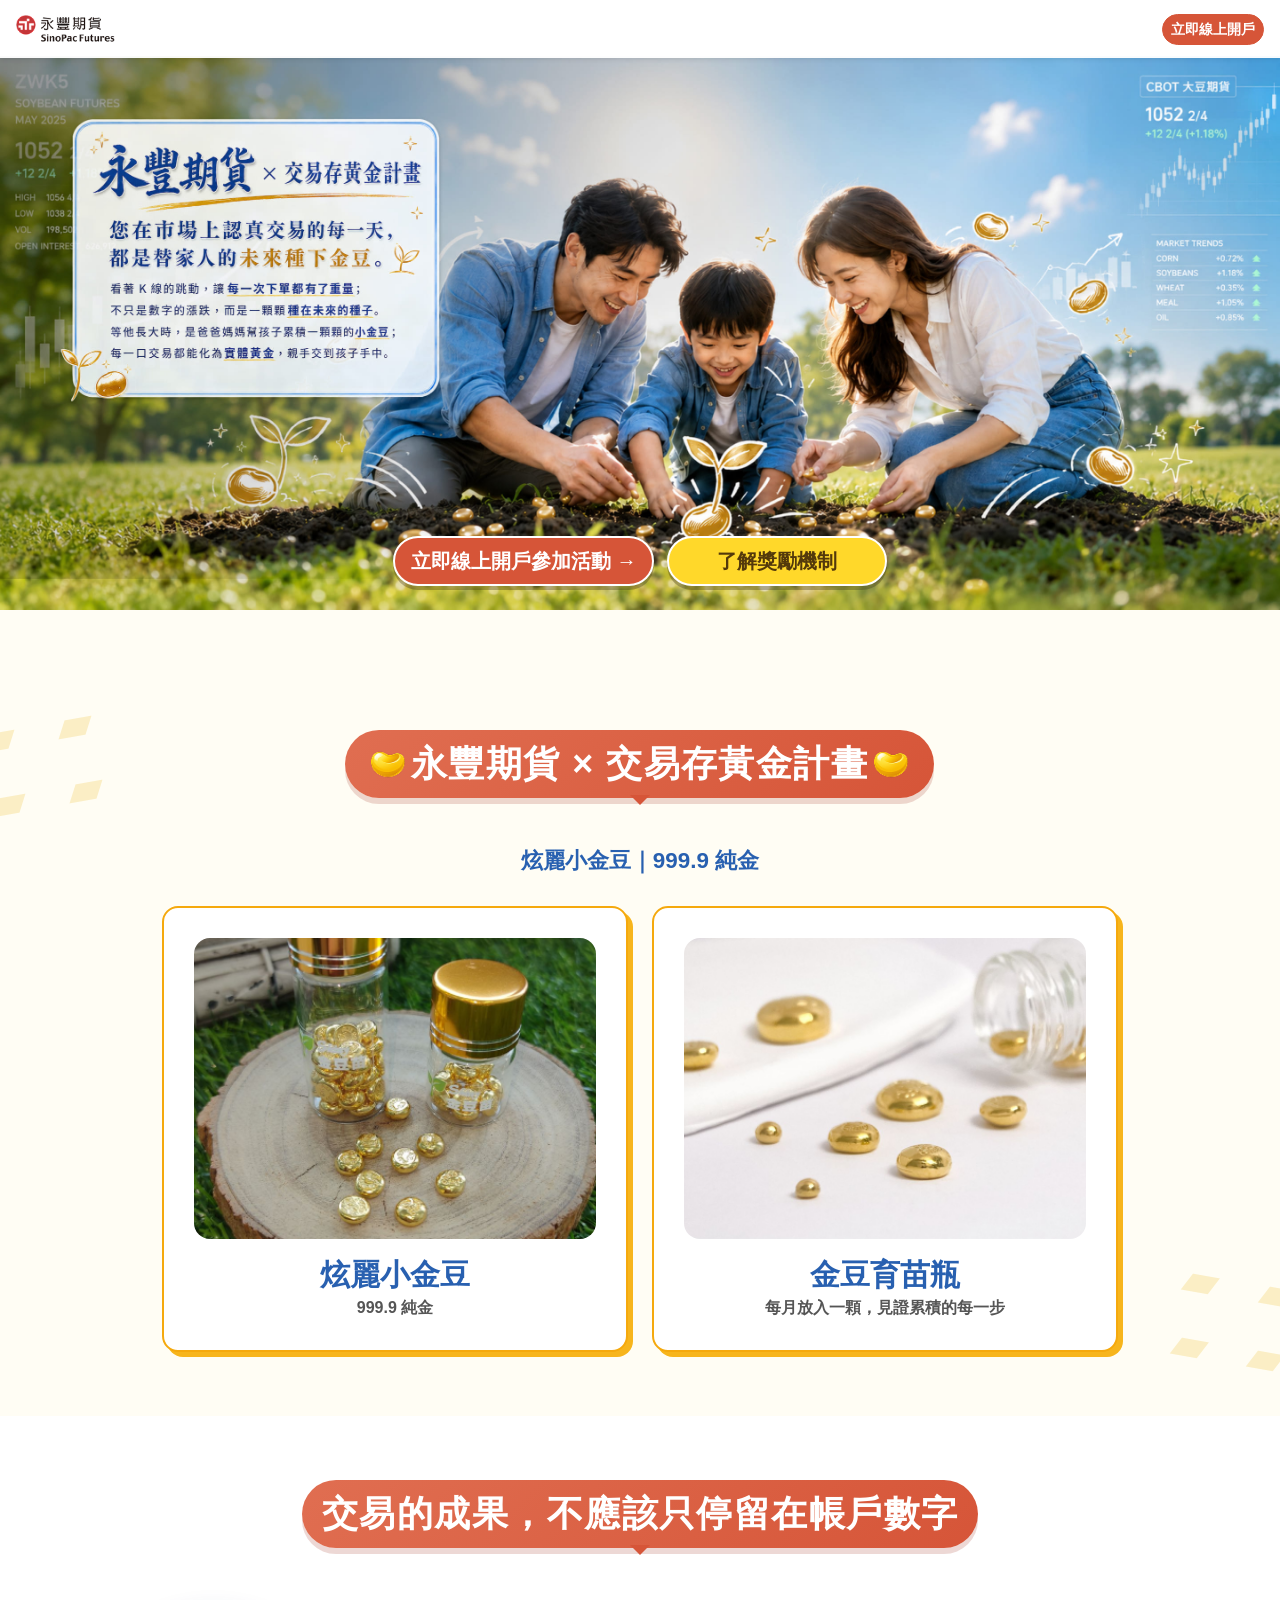
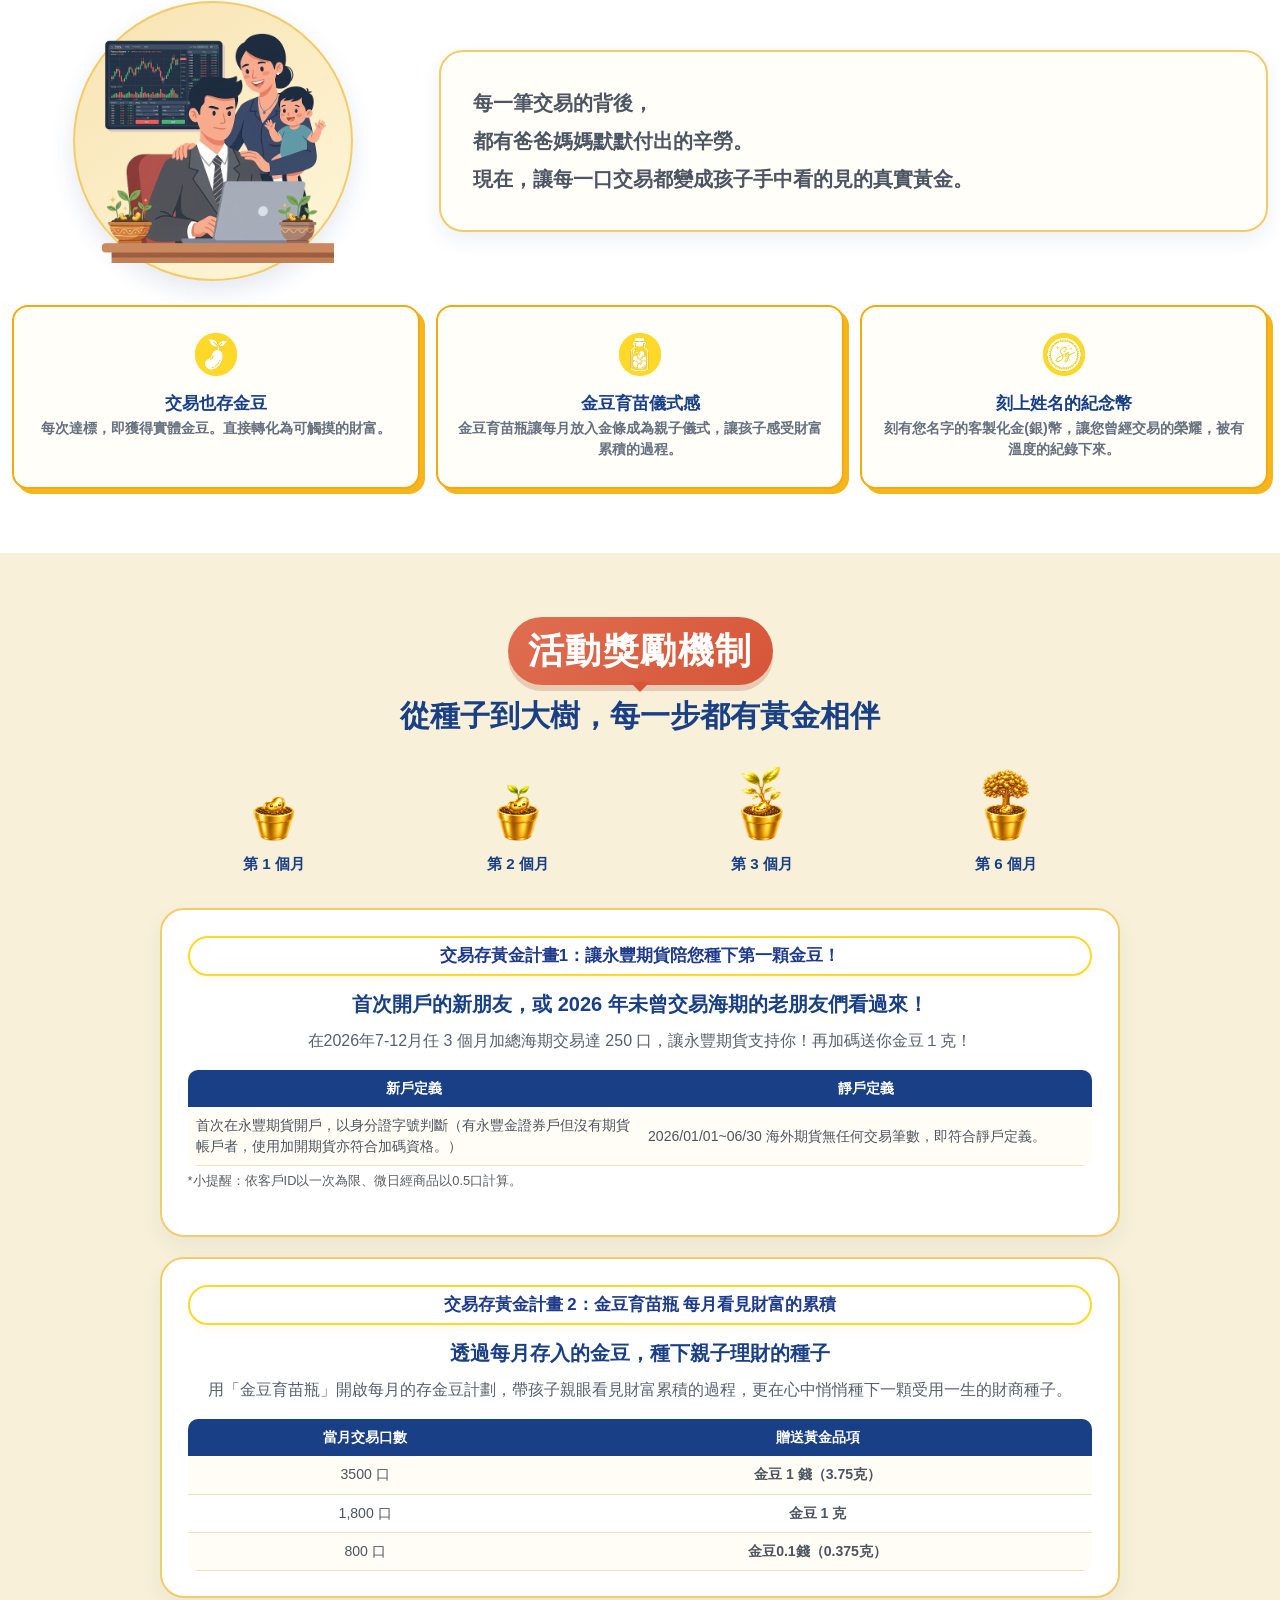
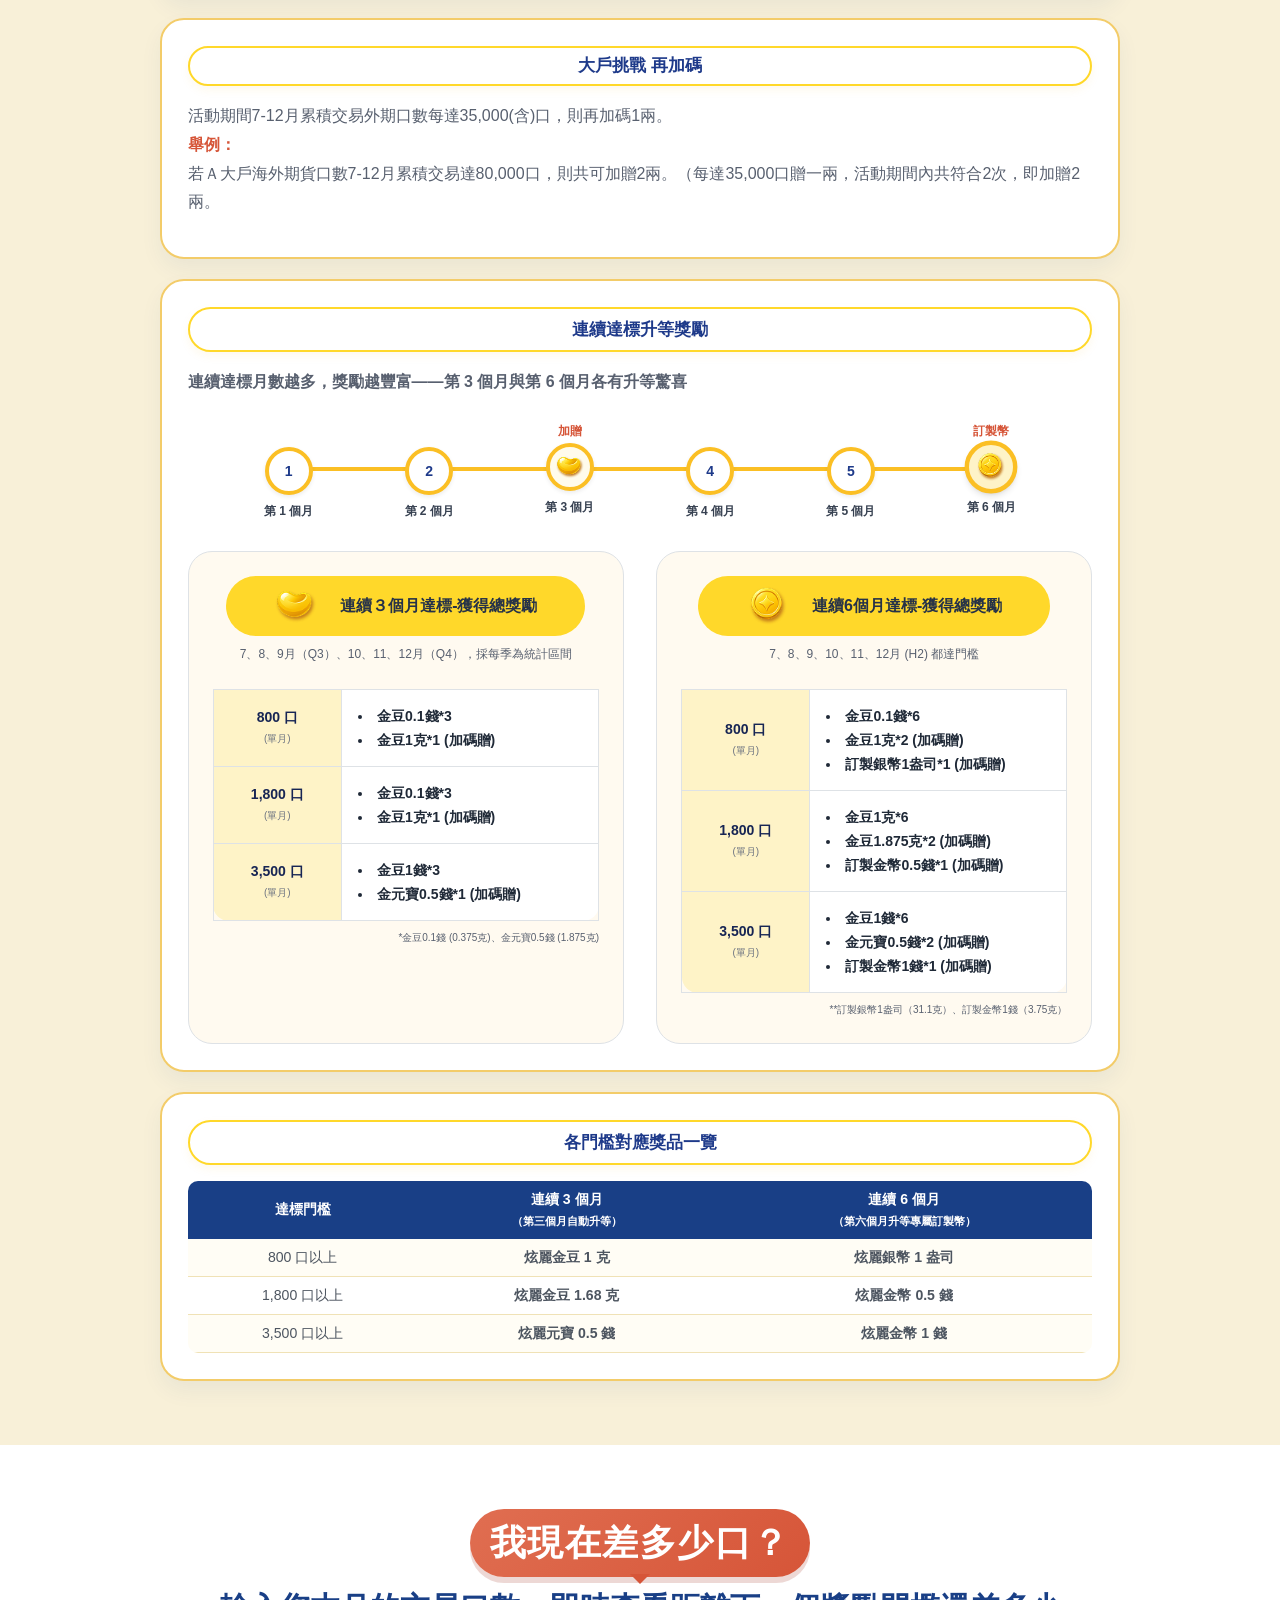
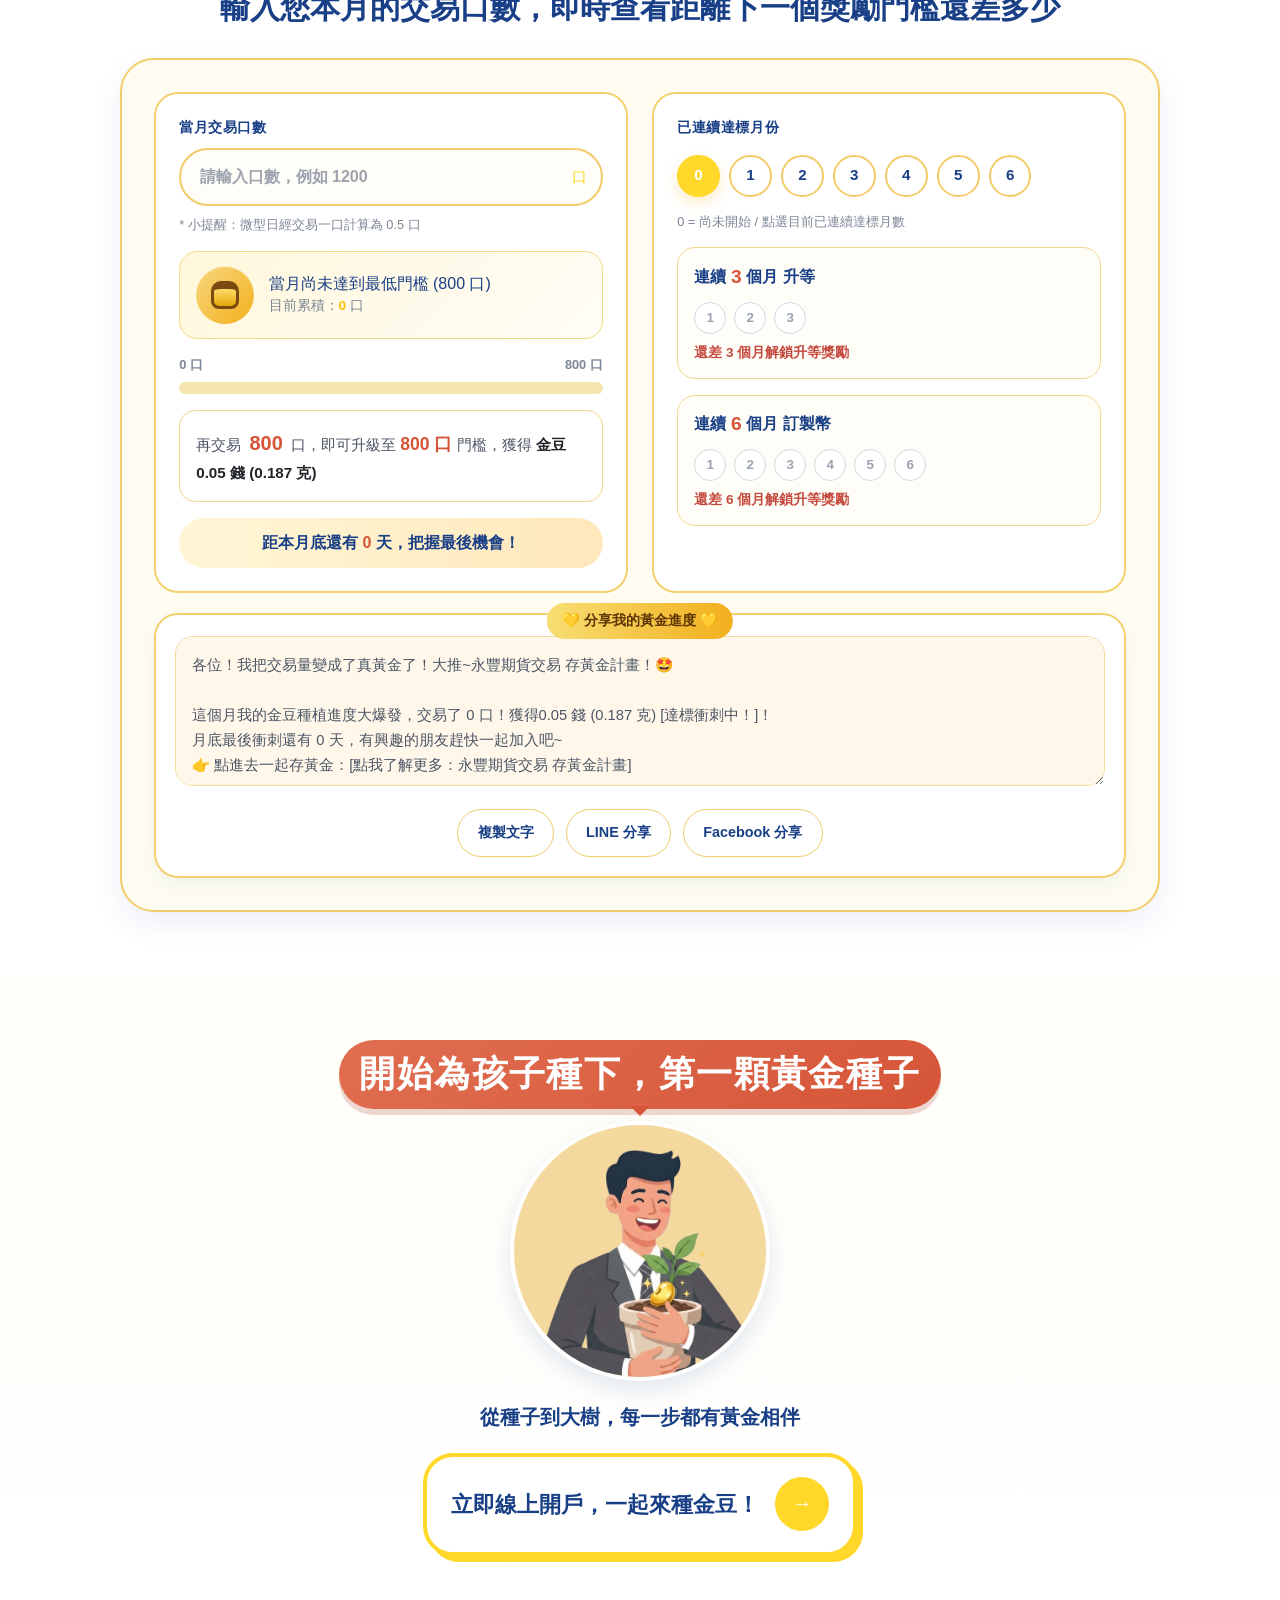
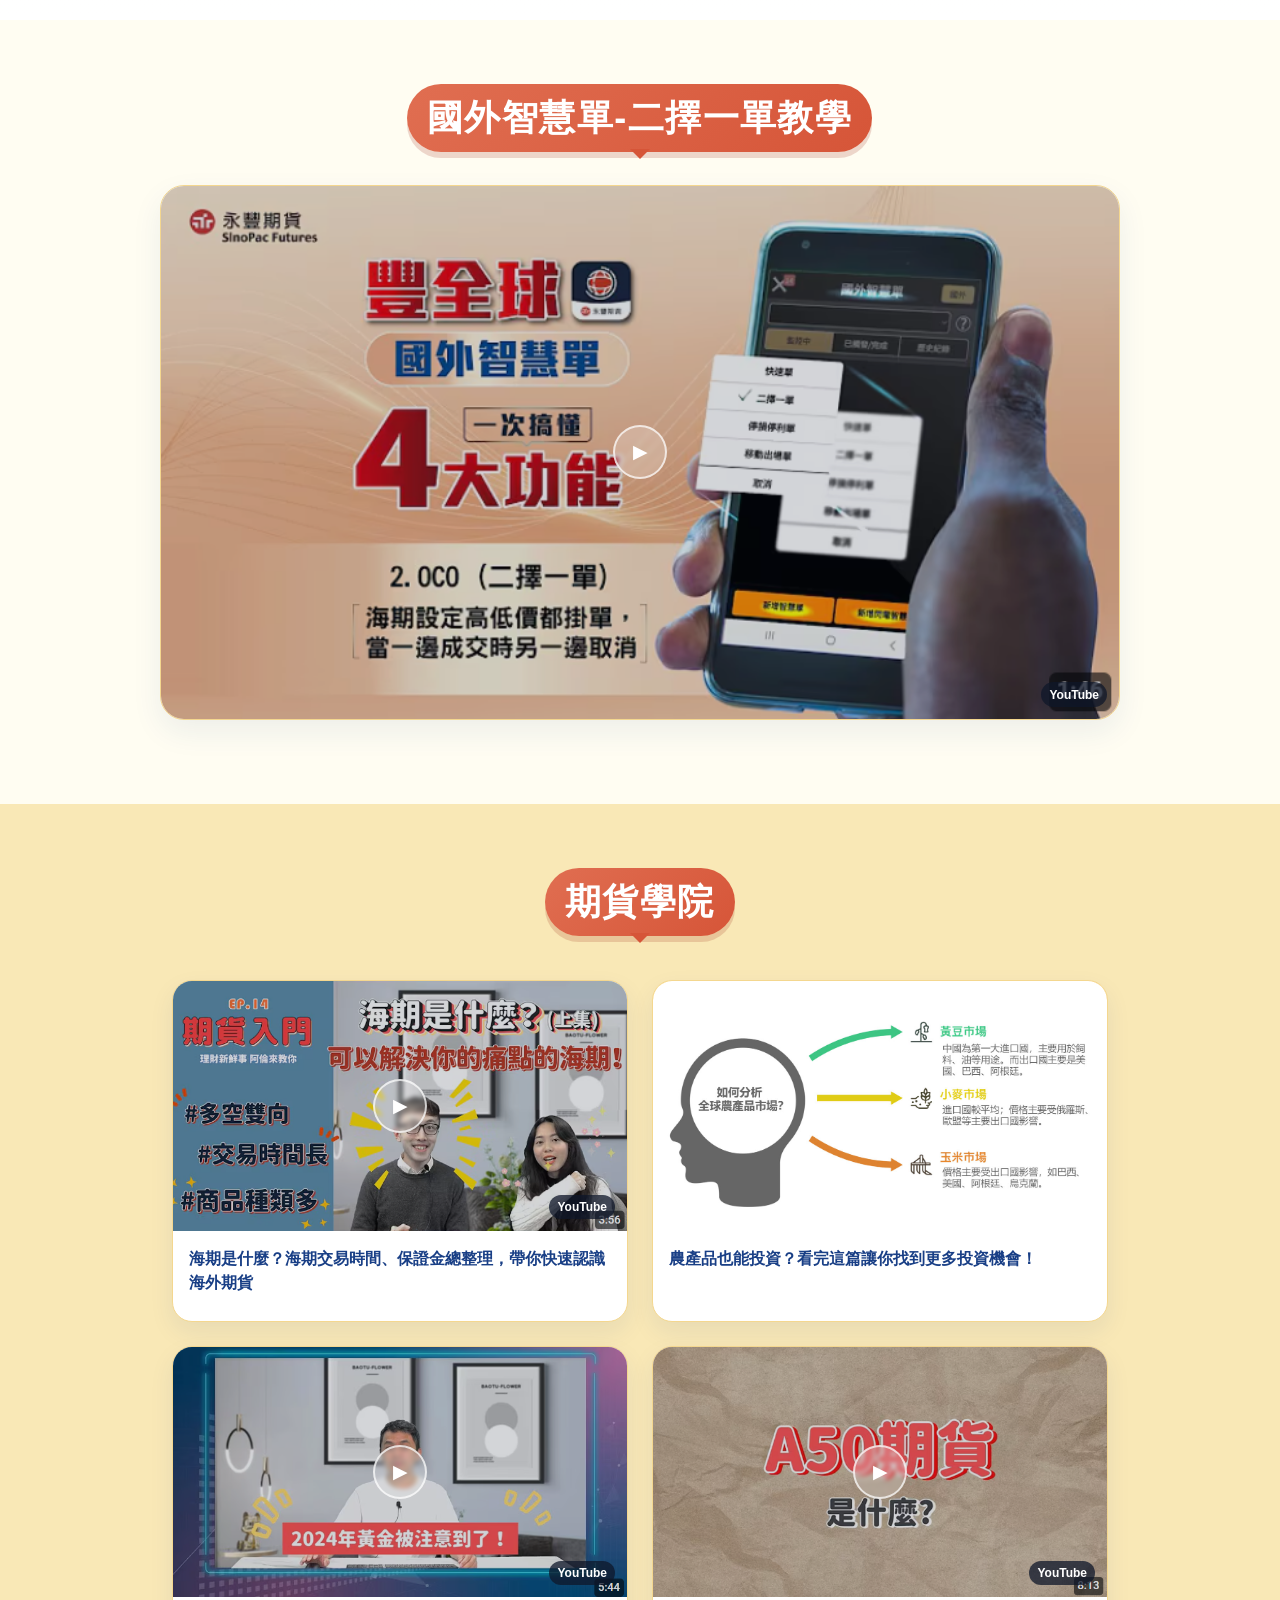
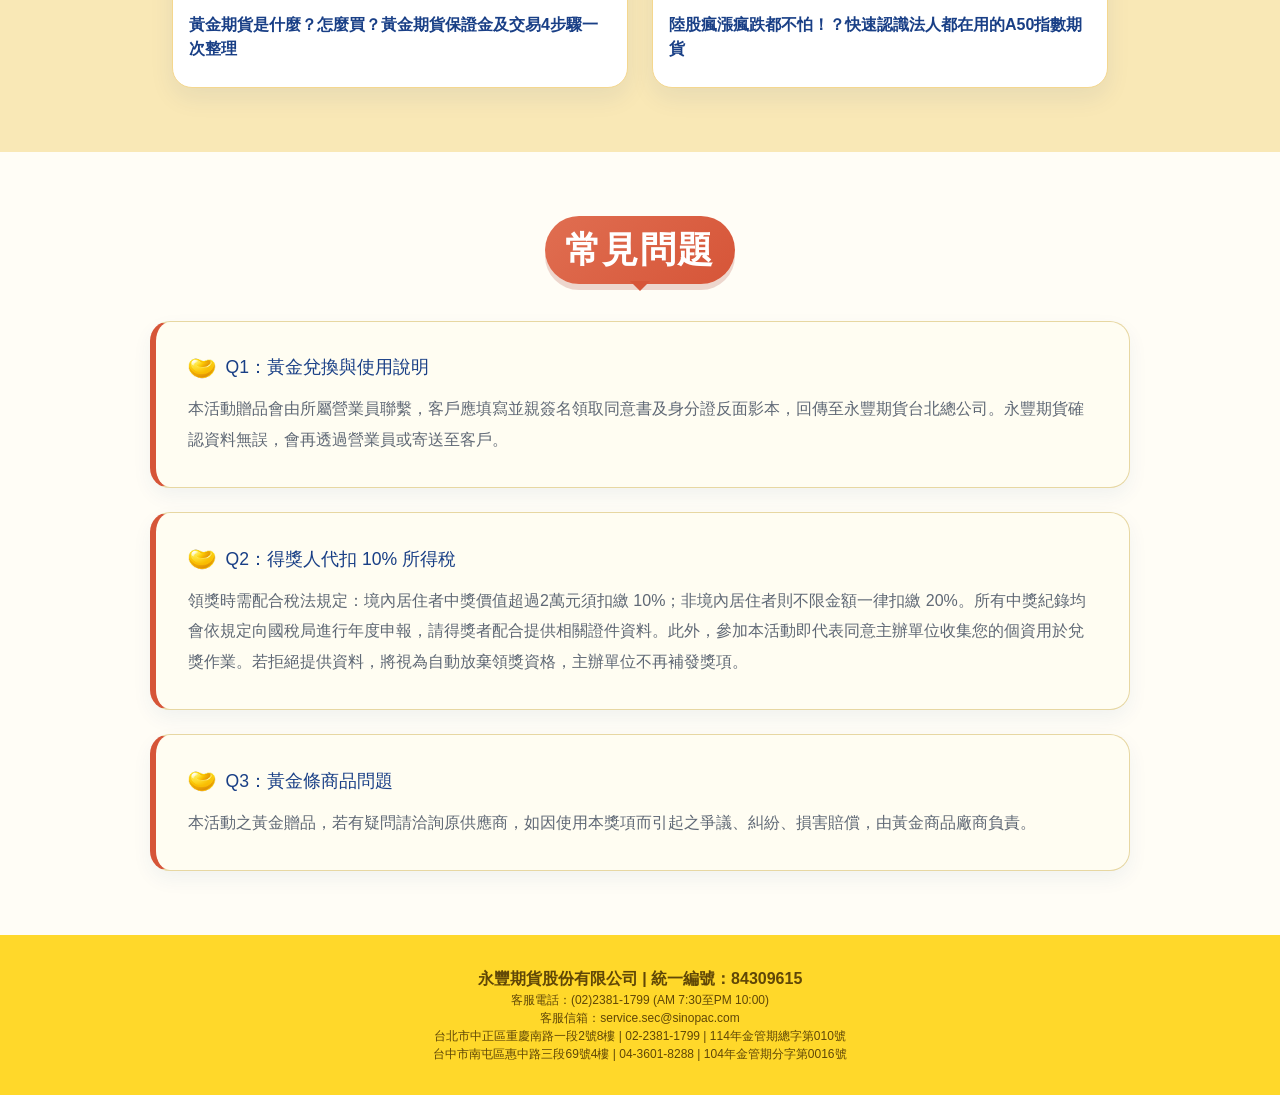
==== index.html @ 5975d26d "改OO-OO月文案、修改三大點高度" ====
<!doctype html>
<html lang="zh-Hant">
  <head>
    <meta charset="utf-8">
    <meta name="viewport" content="width=device-width, initial-scale=1">
    <meta name="description" content="永豐期貨 × 交割有黃金計畫">
    <title>
      永豐期貨｜海期掏金季
    </title>
    <link rel="stylesheet" href="css/bootstrap.5.3.3.min.css">
    <link rel="stylesheet" href="css/animate.4.1.1.min.css">
    <link rel="stylesheet" href="css/style.css">
    <!-- Google Tag Manager -->
    <script>(function(w,d,s,l,i){w[l]=w[l]||[];w[l].push({'gtm.start':
    new Date().getTime(),event:'gtm.js'});var f=d.getElementsByTagName(s)[0],
    j=d.createElement(s),dl=l!='dataLayer'?'&l='+l:'';j.async=true;j.src=
    'https://www.googletagmanager.com/gtm.js?id='+i+dl;f.parentNode.insertBefore(j,f);
    })(window,document,'script','dataLayer','GTM-MFWJ7WB8');</script>
    <!-- End Google Tag Manager -->
  </head>
  <body>
    <!-- Google Tag Manager (noscript) -->
    <noscript><iframe src="https://www.googletagmanager.com/ns.html?id=GTM-MFWJ7WB8"
    height="0" width="0" style="display:none;visibility:hidden"></iframe></noscript>
    <!-- End Google Tag Manager (noscript) -->
    <nav class="navbar navbar-expand bg-white fixed-top shadow-sm">
      <div class="container px-3">
        <a class="navbar-brand" href="#top">
          <img src="assets/logo.png" alt="永豐期貨">
        </a>
        <a class="btn btn-danger btn-sm ms-2" href="https://lihi3.me/SvM9j" target="_blank">
          立即線上開戶
        </a>
      </div>
    </nav>
    <main id="top">
      <header class="hero">
        <picture>
          <source media="(max-width: 380px)" srcset="assets/bannerM.jpg">
          <source media="(max-width: 980px)" srcset="assets/bannerP.jpg">
          <img src="assets/banner.jpg" alt="親子一起種下財富的種子">
        </picture>
        <div class="hero-copy container hero-actions">
          <a class="btn btn-danger btn-lg" href="https://lihi3.me/SvM9j" target="_blank">
            立即線上開戶參加活動
            <span>
              →
            </span>
          </a>
          <a class="btn btn-amber btn-lg" href="#rules">
            了解獎勵機制
          </a>
        </div>
      </header>
      <section class="section intro">
        <div class="container text-center">
          <h2 class="title-pill section-title intro-title animate__animated animate__zoomIn">
            <img class="goldicon" src="assets/goldicon.png" alt="">
            永豐期貨 × 交易存黃金計畫
            <img class="goldicon" src="assets/goldicon.png" alt="">
          </h2>
          <h3 class="intro-heading">
            炫麗小金豆｜999.9 純金
          </h3>
          <div class="row g-4 justify-content-center">
            <div class="col-12 col-md-6 transition-transform hover:-translate-y-2">
              <a href="https://lihi3.me/cuELq" target="_blank">
                <article class="product-card">
                  <img src="assets/gold_jar.png" alt="炫麗小金豆 999.9 純金">
                  <h3>
                    炫麗小金豆
                  </h3>
                  <p>
                    999.9 純金
                  </p>
                </article>
              </a>
            </div>
            <div class="col-12 col-md-6 transition-transform hover:-translate-y-2">
              <article class="product-card">
                <img src="assets/gold_coins.png" alt="金豆育苗瓶">
                <h3>
                  金豆育苗瓶
                </h3>
                <p>
                  每月放入一顆，見證累積的每一步
                </p>
              </article>
            </div>
          </div>
        </div>
      </section>

      <section class="section spotlight animate-on-scroll animate__animated animate__fadeInUp">
        <div class="container">
          <div class="text-center">
            <h2 class="title-pill section-title intro-title animate__animated animate__zoomIn">
              交易的成果，不應該只停留在帳戶數字
            </h2>
          </div>
          <div class="row align-items-center g-4 mt-3 spotlight-wrap">
            <div class="col-lg-4 text-center">
              <div class="spotlight-figure">
                <img src="assets/figure4.png" alt="交易的成果，不應該只停留在帳戶數字">
              </div>
            </div>
            <div class="col-lg-8">
              <div class="spotlight-quote">
                <p>
                  每一筆交易的背後，
                  <br>
                  都有爸爸媽媽默默付出的辛勞。
                  <br>
                  現在，讓每一口交易都變成孩子手中看的見的真實黃金。
                </p>
              </div>
            </div>
          </div>
          <div class="row g-3 mt-2">
            <div class="col-12 col-md-4 transition-transform hover:-translate-y-2">
              <article class="benefit product-card">
                <div class="benefit-icon">
                  <img src="assets/spotlightIcon01.png" alt="交易也存金豆">
                </div>
                <h3>
                  交易也存金豆
                </h3>
                <p>
                  每次達標，即獲得實體金豆。直接轉化為可觸摸的財富。
                </p>
              </article>
            </div>
            <div class="col-12 col-md-4 transition-transform hover:-translate-y-2">
              <article class="benefit product-card">
                <div class="benefit-icon">
                  <img src="assets/spotlightIcon02.png" alt="金豆育苗儀式感">2
                </div>
                <h3>
                  金豆育苗儀式感
                </h3>
                <p>
                  金豆育苗瓶讓每月放入金條成為親子儀式，讓孩子感受財富累積的過程。
                </p>
              </article>
            </div>
            <div class="col-12 col-md-4 transition-transform hover:-translate-y-2">
              <article class="benefit product-card">
                <div class="benefit-icon">
                  <img src="assets/spotlightIcon03.png" alt="刻上姓名的紀念幣">
                </div>
                <h3>
                  刻上姓名的紀念幣
                </h3>
                <p>
                  刻有您名字的客製化金(銀)幣，讓您曾經交易的榮耀，被有溫度的紀錄下來。
                </p>
              </article>
            </div>
          </div>
        </div>
      </section>

      <section class="section rules scroll-mt-20" id="rules">
        <div class="container">
          <div class="text-center rules-intro">
            <h2 class="title-pill section-title intro-title animate__animated animate__zoomIn">
              活動獎勵機制
            </h2>
            <h3 class="rules-subtitle">
              從種子到大樹，每一步都有黃金相伴
            </h3>
          </div>

          <div class="rules-timeline">
            <div class="rules-step">
              <img src="assets/rules01.png" alt="第 1 個月">
              <span>第 1 個月</span>
            </div>
            <div class="rules-step">
              <img src="assets/rules02.png" alt="第 2 個月">
              <span>第 2 個月</span>
            </div>
            <div class="rules-step">
              <img src="assets/rules03.png" alt="第 3 個月">
              <span>第 3 個月</span>
            </div>
            <div class="rules-step">
              <img src="assets/rules04.png" alt="第 6 個月">
              <span>第 6 個月</span>
            </div>
          </div>

          <div class="rules-plan-card text-center">
            <div class="rules-plan-capsule">
              <h4>交易存黃金計畫1：讓永豐期貨陪您種下第一顆金豆！</h4>
            </div>
            <h5 class="rules-plan-title">
              首次開戶的新朋友，或 2026 年未曾交易海期的老朋友們看過來！
            </h5>
            <p>
              在2026年7-12月任 3 個月加總海期交易達 250 口，讓永豐期貨支持你！再加碼送你金豆１克！
            </p>
            <div class="table-responsive">
              <table class="table rules-table align-middle mb-0">
                <thead>
                  <tr>
                    <th width="50%">新戶定義</th>
                    <th width="50%">靜戶定義</th>
                  </tr>
                </thead>
                <tbody>
                  <tr class="text-left">
                    <td>首次在永豐期貨開戶，以身分證字號判斷（有永豐金證券戶但沒有期貨帳戶者，使用加開期貨亦符合加碼資格。）</td>
                    <td>2026/01/01~06/30 海外期貨無任何交易筆數，即符合靜戶定義。</td>
                  </tr>
                </tbody>
              </table>
            </div>
            <p class="text-left">
              <small class="text-muted">*小提醒：依客戶ID以一次為限、微日經商品以0.5口計算。</small>
            </p>
          </div>

          <div class="rules-plan-card text-center">
            <div class="rules-plan-capsule">
              <h4>交易存黃金計畫 2：金豆育苗瓶 每月看見財富的累積</h4>
            </div>
            <h5 class="rules-plan-title">
              透過每月存入的金豆，種下親子理財的種子
            </h5>
            <p>
              用「金豆育苗瓶」開啟每月的存金豆計劃，帶孩子親眼看見財富累積的過程，更在心中悄悄種下一顆受用一生的財商種子。
            </p>
            <div class="table-responsive">
              <table class="table rules-table align-middle mb-0">
                <thead>
                  <tr>
                    <th>當月交易口數</th>
                    <th>贈送黃金品項</th>
                  </tr>
                </thead>
                <tbody>
                  <tr>
                    <td>3500 口</td>
                    <td class="coin">金豆 1 錢（3.75克）</td>
                  </tr>
                  <tr>
                    <td>1,800 口</td>
                    <td class="coin">金豆 1 克</td>
                  </tr>
                  <tr>
                    <td>800 口</td>
                    <td class="coin">金豆0.1錢（0.375克）</td>
                  </tr>
                </tbody>
              </table>
            </div>
          </div>

          <div class="rules-plan-card text-center">
            <div class="rules-plan-capsule">
              <h4>大戶挑戰 再加碼</h4>
            </div>
            <p class="text-left">
              活動期間7-12月累積交易外期口數每達35,000(含)口，則再加碼1兩。<br>
              <b style="color: #D65538">舉例：</b>
              <br>
              若Ａ大戶海外期貨口數7-12月累積交易達80,000口，則共可加贈2兩。（每達35,000口贈一兩，活動期間內共符合2次，即加贈2兩。
            </p>
          </div>

          <div class="rules-plan-card">
            <div class="rules-plan-capsule">
              連續達標升等獎勵
            </div>
            <p class="rules-plan-copy">
              連續達標月數越多，獎勵越豐富——第 3 個月與第 6 個月各有升等驚喜
            </p>
            <div class="relative flex items-center justify-between max-w-3xl mx-auto mb-6 px-2 py-2">
              <!-- Connecting Line -->
              <div class="absolute left-6 right-6 top-1/2 -translate-y-1/2 h-1 bg-[#FBBF24] z-0"></div>
              <!-- Step 1 -->
              <div class="relative z-10 flex flex-col items-center">
                <span class="pb-1">　</span>
                <div class="w-12 h-12 rounded-full border-4 border-[#FBBF24] bg-white flex items-center justify-center font-black text-sm text-[#1E3A8A] shadow-sm">
                  1
                </div>
                <span class="text-xs text-gray-700 font-bold mt-2">第 1 個月</span>
              </div>
              
              <!-- Step 2 -->
              <div class="relative z-10 flex flex-col items-center">
                <span class="pb-1">　</span>
                <div class="w-12 h-12 rounded-full border-4 border-[#FBBF24] bg-white flex items-center justify-center font-black text-sm text-[#1E3A8A] shadow-sm">
                  2
                </div>
                <span class="text-xs text-gray-700 font-bold mt-2">第 2 個月</span>
              </div>
              
              <!-- Step 3 -->
              <div class="relative z-10 flex flex-col items-center">
                <span class="text-xs font-black text-spf-red pb-1">加贈</span>
                <div class="w-12 h-12 rounded-full border-4 border-[#FBBF24] bg-amber-50 flex items-center justify-center font-black text-sm text-[#1E3A8A] shadow-sm relative">
                  <!-- <span class="absolute -top-3 text-[14px]">🪙</span> -->
                   <img src="assets/goldicon3.png" class="w-75" alt="">
                </div>
                <span class="text-xs text-gray-700 font-bold mt-2">第 3 個月</span>
              </div>
              
              <!-- Step 4 -->
              <div class="relative z-10 flex flex-col items-center">
                <span class="pb-1">　</span>
                <div class="w-12 h-12 rounded-full border-4 border-[#FBBF24] bg-white flex items-center justify-center font-black text-sm text-[#1E3A8A] shadow-sm">
                  4
                </div>
                <span class="text-xs text-gray-700 font-bold mt-2">第 4 個月</span>
              </div>
              
              <!-- Step 5 -->
              <div class="relative z-10 flex flex-col items-center">
                <span class="pb-1">　</span>
                <div class="w-12 h-12 rounded-full border-4 border-[#FBBF24] bg-white flex items-center justify-center font-black text-sm text-[#1E3A8A] shadow-sm">
                  5
                </div>
                <span class="text-xs text-gray-700 font-bold mt-2">第 5 個月</span>
              </div>
              
              <!-- Step 6 -->
              <div class="relative z-10 flex flex-col items-center">
                <span class="text-xs font-black text-spf-red pb-1">訂製幣</span>
                <div class="w-12 h-12 rounded-full border-4 border-[#FBBF24] bg-amber-100 flex items-center justify-center font-black text-sm text-[#1E3A8A] shadow-md relative scale-110">
                  <img src="assets/goldicon2.png" class="w-75" alt="">
                </div>
                <span class="text-xs text-gray-700 font-bold mt-2">第 6 個月</span>
              </div>
            </div>

            <div class="grid grid-cols-1 lg:grid-cols-2 gap-8 max-w-5xl mx-auto text-left">
              <!-- Left Card -->
              <div class="notice-card rounded-3xl border border-gray-200 p-6">
                <div class="text-center mb-4">
                  <span class="inline-flex items-center gap-2 bg-[#FFD82A] px-5 py-2 rounded-full font-black text-sm md:text-base">
                    <span>
                      <img src="/assets/goldicon3.png" class="w-75" alt="">
                    </span> 
                    連續３個月達標-獲得總獎勵
                  </span>
                  <p class="text-gray-500 text-xs mt-2 mb-0">7、8、9月（Q3）、10、11、12月（Q4），採每季為統計區間</p>
                </div>
                <div class="table-responsive">
                  <table class="table-rule w-full border-collapse">
                    <tbody>
                      <tr>
                        <td class="bg-[#FEF3C7] text-blue-950 font-black p-3 text-center border border-gray-100 text-sm w-1/3">800 口<br><span class="text-[10px] font-normal text-gray-500">(單月)</span></td>
                        <td class="bg-white text-gray-800 p-3 border border-gray-100 text-sm">
                          <ul class="list-disc list-inside space-y-1 mb-0 font-bold">
                            <li>金豆0.1錢*3</li>
                            <li>金豆1克*1 (加碼贈)</li>
                          </ul>
                        </td>
                      </tr>
                      <tr>
                        <td class="bg-[#FEF3C7] text-blue-950 font-black p-3 text-center border border-gray-100 text-sm">1,800 口<br><span class="text-[10px] font-normal text-gray-500">(單月)</span></td>
                        <td class="bg-white text-gray-800 p-3 border border-gray-100 text-sm">
                          <ul class="list-disc list-inside space-y-1 mb-0 font-bold">
                            <li>金豆0.1錢*3</li>
                            <li>金豆1克*1 (加碼贈)</li>
                          </ul>
                        </td>
                      </tr>
                      <tr>
                        <td class="bg-[#FEF3C7] text-blue-950 font-black p-3 text-center border border-gray-100 text-sm rounded-bl-2xl">3,500 口<br><span class="text-[10px] font-normal text-gray-500">(單月)</span></td>
                        <td class="bg-white text-gray-800 p-3 border border-gray-100 text-sm rounded-br-2xl">
                          <ul class="list-disc list-inside space-y-1 mb-0 font-bold">
                            <li>金豆1錢*3</li>
                            <li>金元寶0.5錢*1 (加碼贈)</li>
                          </ul>
                        </td>
                      </tr>
                    </tbody>
                  </table>
                </div>
                <p class="text-[10px] text-gray-400 mt-2 mb-0 text-right">*金豆0.1錢 (0.375克)、金元寶0.5錢 (1.875克)</p>
              </div>

              <!-- Right Card -->
              <div class="notice-card rounded-3xl border border-gray-200 p-6">
                <div class="text-center mb-4">
                  <span class="inline-flex items-center gap-2 bg-[#FFD82A] px-5 py-2 rounded-full font-black text-sm md:text-base">
                    <span>
                      <img src="/assets/goldicon2.png" class="w-75" alt="">
                    </span> 
                    連續6個月達標-獲得總獎勵
                  </span>
                  <p class="text-gray-500 text-xs mt-2 mb-0">7、8、9、10、11、12月 (H2) 都達門檻</p>
                </div>
                <div class="table-responsive">
                  <table class="table-rule w-full border-collapse">
                    <tbody>
                      <tr>
                        <td class="bg-[#FEF3C7] text-blue-950 font-black p-3 text-center border border-gray-100 text-sm w-1/3">800 口<br><span class="text-[10px] font-normal text-gray-500">(單月)</span></td>
                        <td class="bg-white text-gray-800 p-3 border border-gray-100 text-sm">
                          <ul class="list-disc list-inside space-y-1 mb-0 font-bold">
                            <li>金豆0.1錢*6</li>
                            <li>金豆1克*2 (加碼贈)</li>
                            <li>訂製銀幣1盎司*1 (加碼贈)</li>
                          </ul>
                        </td>
                      </tr>
                      <tr>
                        <td class="bg-[#FEF3C7] text-blue-950 font-black p-3 text-center border border-gray-100 text-sm">1,800 口<br><span class="text-[10px] font-normal text-gray-500">(單月)</span></td>
                        <td class="bg-white text-gray-800 p-3 border border-gray-100 text-sm">
                          <ul class="list-disc list-inside space-y-1 mb-0 font-bold">
                            <li>金豆1克*6</li>
                            <li>金豆1.875克*2 (加碼贈)</li>
                            <li>訂製金幣0.5錢*1 (加碼贈)</li>
                          </ul>
                        </td>
                      </tr>
                      <tr>
                        <td class="bg-[#FEF3C7] text-blue-950 font-black p-3 text-center border border-gray-100 text-sm rounded-bl-2xl">3,500 口<br><span class="text-[10px] font-normal text-gray-500">(單月)</span></td>
                        <td class="bg-white text-gray-800 p-3 border border-gray-100 text-sm rounded-br-2xl">
                          <ul class="list-disc list-inside space-y-1 mb-0 font-bold">
                            <li>金豆1錢*6</li>
                            <li>金元寶0.5錢*2 (加碼贈)</li>
                            <li>訂製金幣1錢*1 (加碼贈)</li>
                          </ul>
                        </td>
                      </tr>
                    </tbody>
                  </table>
                </div>
                <p class="text-[10px] text-gray-400 mt-2 mb-0 text-right">**訂製銀幣1盎司（31.1克）、訂製金幣1錢（3.75克）</p>
              </div>
            </div>

          </div>

          <div class="rules-plan-card">
            <div class="rules-plan-capsule">
              各門檻對應獎品一覽
            </div>
            <div class="table-responsive">
              <table class="table rules-table align-middle mb-0 text-center">
                <thead class="align-middle">
                  <tr>
                    <th>達標門檻</th>
                    <th>
                      連續 3 個月<br>
                      <small>（第三個月自動升等）</small>
                    </th>
                    <th>
                      連續 6 個月<br>
                      <small>（第六個月升等專屬訂製幣）</small>   
                  </tr>
                </thead>
                <tbody>
                  <tr>
                    <td>800 口以上</td>
                    <td class="coin">炫麗金豆 1 克</td>
                    <td class="coin">炫麗銀幣 1 盎司</td>
                  </tr>
                  <tr>
                    <td>1,800 口以上</td>
                    <td class="coin">炫麗金豆 1.68 克</td>
                    <td class="coin">炫麗金幣 0.5 錢</td>
                  </tr>
                  <tr>
                    <td>3,500 口以上</td>
                    <td class="coin">炫麗元寶 0.5 錢</td>
                    <td class="coin">炫麗金幣 1 錢</td>
                  </tr>
                </tbody>
              </table>
            </div>
          </div>
        </div>
      </section>
      <section class="section tracker" id="join">
        <div class="container">
          <div class="text-center">
            <h2 class="title-pill section-title intro-title animate__animated animate__zoomIn">
              我現在差多少口？
            </h2>
            <h3 class="rules-subtitle">
              輸入您本月的交易口數，即時查看距離下一個獎勵門檻還差多少
            </h3>
          </div>
          <div class="tracker-box">
            <div class="row g-4">
              <div class="col-12 col-lg-6">
                <div class="tracker-card tracker-card--main">
                  <div class="tracker-card-head">
                    <p class="tracker-kicker">
                      當月交易口數
                    </p>
                    <div class="tracker-input-group">
                      <input id="lots-input" class="tracker-input" type="number" min="0" placeholder="請輸入口數，例如 1200">
                      <span class="tracker-input-icon">口</span>
                    </div>
                    <p class="tracker-tip">
                      * 小提醒：微型日經交易一口計算為 0.5 口
                    </p>
                  </div>

                  <div class="tracker-bottle">
                    <div class="tracker-bottle-icon">
                      <div class="tracker-bottle-shape"></div>
                    </div>
                    <div>
                      <h4 id="bottle-status-text">
                        當月尚未達到最低門檻 (800 口)
                      </h4>
                      <p id="bottle-accumulated-text">
                        目前累積：<span>20</span> 口
                      </p>
                    </div>
                  </div>

                  <div class="tracker-progress-block">
                    <div class="tracker-progress-meta">
                      <span id="progress-bar-min">0 口</span>
                      <span id="progress-bar-max">800 口</span>
                    </div>
                    <div class="tracker-progress-track">
                      <div id="progress-bar-filled" class="tracker-progress-bar"></div>
                    </div>
                  </div>

                  <div id="milestone-description" class="tracker-note">
                    再交易 <strong>780</strong> 口，即可升級至 800 口門檻，獲得金豆 0.05 錢 (0.187 克)
                  </div>

                  <div class="tracker-countdown">
                    距本月底還有 <strong id="countdown-days-span">4</strong> 天，把握最後機會！
                  </div>
                </div>
              </div>

              <div class="col-12 col-lg-6">
                <div class="tracker-card tracker-card--side">
                  <div class="tracker-card-head tracker-card-head--compact">
                    <p class="tracker-kicker">
                      已連續達標月份
                    </p>
                  </div>

                  <div class="tracker-months">
                    <button type="button" class="tracker-month-btn is-active" data-month="0">0</button>
                    <button type="button" class="tracker-month-btn" data-month="1">1</button>
                    <button type="button" class="tracker-month-btn" data-month="2">2</button>
                    <button type="button" class="tracker-month-btn" data-month="3">3</button>
                    <button type="button" class="tracker-month-btn" data-month="4">4</button>
                    <button type="button" class="tracker-month-btn" data-month="5">5</button>
                    <button type="button" class="tracker-month-btn" data-month="6">6</button>
                  </div>
                  <p class="tracker-tip">
                    0 = 尚未開始 / 點選目前已連續達標月數
                  </p>

                  <div class="tracker-tier">
                    <div class="tracker-tier-title">
                      連續 <strong>3</strong> 個月 <span>升等</span>
                    </div>
                    <div class="tracker-tier-dots">
                      <span class="tracker-tier-dot" data-num="1">1</span>
                      <span class="tracker-tier-dot" data-num="2">2</span>
                      <span class="tracker-tier-dot" data-num="3">3</span>
                    </div>
                    <div id="l1-status" class="tracker-tier-status">
                      還差 <strong>3</strong> 個月解鎖升等獎勵
                    </div>
                  </div>

                  <div class="tracker-tier">
                    <div class="tracker-tier-title">
                      連續 <strong>6</strong> 個月 <span>訂製幣</span>
                    </div>
                    <div class="tracker-tier-dots">
                      <span class="tracker-tier-dot" data-num="1">1</span>
                      <span class="tracker-tier-dot" data-num="2">2</span>
                      <span class="tracker-tier-dot" data-num="3">3</span>
                      <span class="tracker-tier-dot" data-num="4">4</span>
                      <span class="tracker-tier-dot" data-num="5">5</span>
                      <span class="tracker-tier-dot" data-num="6">6</span>
                    </div>
                    <div id="l2-status" class="tracker-tier-status">
                      還差 <strong>6</strong> 個月解鎖升等獎勵
                    </div>
                  </div>
                </div>
              </div>
            </div>

            <div class="tracker-share-card">
              <div class="tracker-share-badge">
                💛 分享我的黃金進度 💛
              </div>
              <textarea id="share-textarea" class="tracker-share-textarea"></textarea>
              <div class="tracker-share-actions">
                <button type="button" id="btn-copy-text" class="tracker-share-btn">
                  複製文字
                </button>
                <button type="button" id="btn-line-share" class="tracker-share-btn">
                  LINE 分享
                </button>
                <button type="button" id="btn-fb-share" class="tracker-share-btn">
                  Facebook 分享
                </button>
              </div>
            </div>
          </div>
        </div>
      </section>
      <section class="section online-account-opening animate-on-scroll animate__animated animate__fadeInUp">
        <div class="container">
          <div class="text-center">
            <h2 class="title-pill section-title intro-title">
              開始為孩子種下，第一顆黃金種子
            </h2>
          </div>
          <div class="online-account-layout">
            <div class="online-account-avatar">
              <img src="assets/figure5.png" alt="從種子到大樹，每一步都有黃金相伴">
            </div>
            <div class="online-account-copy">
              從種子到大樹，每一步都有黃金相伴
            </div>
            <a class="online-account-action" href="https://lihi3.me/SvM9j" target="_blank" rel="noreferrer">
              <div class="online-account-action-text">
                立即線上開戶，一起來種金豆！
              </div>
              <div class="online-account-action-icon">
                →
              </div>
            </a>
          </div>
        </div>
      </section>
      <section class="section featured-video">
        <div class="container">
          <div class="text-center">
            <h2 class="title-pill section-title intro-title animate__animated animate__zoomIn">
              國外智慧單-二擇一單教學
            </h2>
          </div>
          <div class="single-video-feature">
            <a class="single-video-card single-video-card--plain" href="https://lihi3.me/p8urw" target="_blank" rel="noreferrer">
              <div class="single-video-media">
                <img src="assets/yt.png" alt="智慧單教學">
                <div class="video-thumbnail-overlay">
                  <div class="video-play-btn">
                    <span>▶</span>
                  </div>
                </div>
                <span class="video-duration">YouTube</span>
              </div>
            </a>
          </div>
        </div>
      </section>
      <section class="section learn">
        <div class="container">
          <div class="text-center">
            <h2 class="title-pill section-title intro-title animate__animated animate__zoomIn">
              期貨學院
            </h2>
          </div>
          <div class="row g-4 mt-2 m-auto learn-w">
            <div class="col-12 col-md-6">
              <a class="video-grid-card" href="https://lihi3.me/oefM8" target="_blank" rel="noreferrer">
                <div class="video-thumbnail-container">
                  <img src="assets/yt1.png" alt="海期是什麼？海期交易時間、保證金總整理，帶你快速認識海外期貨">
                  <div class="video-thumbnail-overlay">
                    <div class="video-play-btn">
                      <span>▶</span>
                    </div>
                  </div>
                  <span class="video-duration">YouTube</span>
                </div>
                <div class="video-grid-card-body">
                  <h3>
                    海期是什麼？海期交易時間、保證金總整理，帶你快速認識海外期貨
                  </h3>
                </div>
              </a>
            </div>
            <div class="col-12 col-md-6">
              <a class="video-grid-card" href="https://lihi3.me/8oybR" target="_blank" rel="noreferrer">
                <div class="video-thumbnail-container video-thumbnail-gradient gold">
                  <div class="video-thumbnail-overlay">
                    <img src="assets/overseas-futures-003-1.jpg" alt="農產品也能投資？看完這篇讓你找到更多投資機會！">
                  </div>
                  <!-- <div class="video-thumbnail-overlay">
                    <div class="video-play-btn">
                      <span>▶</span>
                    </div>
                  </div>
                  <span class="video-duration">YouTube</span> -->
                </div>
                <div class="video-grid-card-body">
                  <h3>
                    農產品也能投資？看完這篇讓你找到更多投資機會！
                  </h3>
                </div>
              </a>
            </div>
            <div class="col-12 col-md-6">
              <a class="video-grid-card" href="https://lihi3.me/dpKI1" target="_blank" rel="noreferrer">
                <div class="video-thumbnail-container">
                  <img src="assets/yt3.png" alt="黃金期貨是什麼？怎麼買？黃金期貨保證金及交易4步驟一次整理">
                  <div class="video-thumbnail-overlay">
                    <div class="video-play-btn">
                      <span>▶</span>
                    </div>
                  </div>
                  <span class="video-duration">YouTube</span>
                </div>
                <div class="video-grid-card-body">
                  <h3>
                    黃金期貨是什麼？怎麼買？黃金期貨保證金及交易4步驟一次整理
                  </h3>
                </div>
              </a>
            </div>
            <div class="col-12 col-md-6">
              <a class="video-grid-card" href="https://lihi3.me/i7Uqm" target="_blank" rel="noreferrer">
                <div class="video-thumbnail-container">
                  <img src="assets/yt4.png" alt="陸股瘋漲瘋跌都不怕！？快速認識法人都在用的A50指數期貨">
                  <div class="video-thumbnail-overlay">
                    <div class="video-play-btn">
                      <span>▶</span>
                    </div>
                  </div>
                  <span class="video-duration">YouTube</span>
                </div>
                <div class="video-grid-card-body">
                  <h3>
                    陸股瘋漲瘋跌都不怕！？快速認識法人都在用的A50指數期貨
                  </h3>
                </div>
              </a>
            </div>
          </div>
        </div>
      </section>

      <section class="section design-draft">
        <div class="container">
          <div class="text-center">
            <h2 class="title-pill section-title intro-title animate__animated animate__zoomIn">
              常見問題
            </h2>
          </div>
          <div class="design-draft-card">
            <div class="faq-item">
              <h3>
                <img class="faq-icon" src="assets/goldicon.png" alt="常見問題圖示">
                Q1：黃金兌換與使用說明
              </h3>
              <p>
                本活動贈品會由所屬營業員聯繫，客戶應填寫並親簽名領取同意書及身分證反面影本，回傳至永豐期貨台北總公司。永豐期貨確認資料無誤，會再透過營業員或寄送至客戶。
              </p>
            </div>
          </div>
          <div class="design-draft-card">
            <div class="faq-item">
              <h3>
                <img class="faq-icon" src="assets/goldicon.png" alt="常見問題圖示">
                Q2：得獎人代扣 10% 所得稅
              </h3>
              <p>
                領獎時需配合稅法規定：境內居住者中獎價值超過2萬元須扣繳 10%；非境內居住者則不限金額一律扣繳 20%。所有中獎紀錄均會依規定向國稅局進行年度申報，請得獎者配合提供相關證件資料。此外，參加本活動即代表同意主辦單位收集您的個資用於兌獎作業。若拒絕提供資料，將視為自動放棄領獎資格，主辦單位不再補發獎項。
              </p>
            </div>
          </div>
          <div class="design-draft-card">
            <div class="faq-item">
              <h3>
                <img class="faq-icon" src="assets/goldicon.png" alt="常見問題圖示">
                Q3：黃金條商品問題
              </h3>
              <p>
                本活動之黃金贈品，若有疑問請洽詢原供應商，如因使用本獎項而引起之爭議、糾紛、損害賠償，由黃金商品廠商負責。
              </p>
            </div>
          </div>
        </div>
      </section>
    </main>
    <footer>
      <div class="container">
        <strong>
          永豐期貨股份有限公司 | 統一編號：84309615 
        </strong>
        <p>
          客服電話：(02)2381-1799 (AM 7:30至PM 10:00) <br>
          客服信箱：service.sec@sinopac.com <br>
          台北市中正區重慶南路一段2號8樓 | 02-2381-1799 | 114年金管期總字第010號 <br>
          台中市南屯區惠中路三段69號4樓 | 04-3601-8288 | 104年金管期分字第0016號
        </p>
      </div>
    </footer>

  <!-- Load custom vanilla JS main controller -->
  <script type="module" src="js/threshold.js"></script>
  <script src="js/tailwindcss3.4.17.js"></script>
    <script>
    tailwind.config = {
      theme: {
        extend: {
          colors: {
            'spf-red': '#D65538',
            'spf-gold': '#D4AF37',
            'spf-cream': '#FFF9E6',
            'spf-dark': '#333333',
          }
        }
      }
    }
  </script>
  </body>
</html>
---- css/style.css ----
:root {
  --spf-red: #d65538;
  --spf-red-dark: #b94028;
  --spf-gold: #FFD82A;
  --spf-gold-soft: #fff4cf;
  --spf-gold-border: #f3cc69;
  --spf-blue: #193f86;
  --spf-ink: #263248;
  --spf-cream: #fffdf2;
}

* { box-sizing: border-box; }

html { scroll-behavior: smooth; }

body {
  margin: 0;
  background: var(--spf-cream);
  color: var(--spf-ink);
  font-family: "Noto Sans TC", "Microsoft JhengHei", sans-serif;
}

h1, h2, h3, p { margin-top: 0; }
h1, h2, h3 { font-weight: 800; }

h2 {
  margin-bottom: .65rem;
  font-size: clamp(1.55rem, 3vw, 2.25rem);
  letter-spacing: .02em;
}

.navbar {
  min-height: 58px;
  background: rgba(255, 255, 255, .96) !important;
}

.navbar-brand img { display: block; width: auto; height: 28px; }

.hero {
  position: relative;
  height: clamp(520px, 52vw, 710px);
  overflow: hidden;
  /* background: #395f5b; */
  /* border-bottom-left-radius: 50% 12%;
  border-bottom-right-radius: 50% 12%; */
  background-color: #fffdf4;
}

.hero picture,
.hero picture img {
  display: block;
  width: 100%;
  height: 100%;
  object-fit: contain;
  object-position: center;
}

.hero::after {
  position: absolute;
  inset: 0;
  content: "";
}

.hero-actions {
  position: absolute;
  z-index: 1;
  bottom: clamp(2rem, 7vw, 5rem);
  left: 50%;
  display: flex;
  justify-content: center;
  gap: .8rem;
  width: min(100% - 2rem, 680px);
  transform: translateX(-50%);
}

.goldicon {
  max-width: 36px;
  display: inline;
  margin: 0 5px;
}

.btn {
  border-radius: 999px;
  font-weight: 800;
  transition: transform .2s ease, box-shadow .2s ease, background-color .2s ease;
}

.btn:hover { transform: translateY(-2px); }

.hero-actions .btn {
  min-width: 220px;
  border: 2px solid #fff;
  box-shadow: 0 4px 0 rgba(52, 42, 20, .3);
}

.btn-danger { background-color: var(--spf-red); border-color: var(--spf-red); }
.btn-danger:hover { background-color: var(--spf-red-dark); border-color: var(--spf-red-dark); }

.btn-amber {
  color: #53390b;
  background: var(--spf-gold);
  border: 2px solid #fff;
  box-shadow: 0 3px 0 #b47b00;
}

.btn-amber:hover { color: #53390b; background: #ffca42; }

.section { padding: clamp(3.5rem, 5vw, 5.5rem) 0; }

.intro {
  position: relative;
  overflow: hidden;
  background: #fffdf4;
}

.intro::before,
.intro::after {
  position: absolute;
  z-index: 0;
  color: #f9e7ad;
  content: "▰  ▰\A▰  ▰";
  font-size: 3rem;
  letter-spacing: .3rem;
  line-height: 1.35;
  opacity: .65;
  white-space: pre;
  transform: rotate(-10deg);
}

.intro::before { top: 2rem; left: -1rem; }
.intro::after { right: -1rem; bottom: 2rem; transform: rotate(10deg); }
.intro .container { position: relative; z-index: 1; max-width: 980px; }
.intro-title { position: relative; padding: .65rem 1.8rem; font-size: clamp(1.1rem, 2.8vw, 1.8rem); }
.intro-title::after { position: absolute; bottom: -17px; left: 50%; width: 0; height: 0; content: ""; border: 10px solid transparent; border-top-color: var(--spf-red); transform: translateX(-50%); }
.intro-heading { margin: 2.4rem 0 1.9rem; color: #2860b0; font-size: 1.4rem; font-weight: 700; }
.why, .tracker { background: #fff; }
.spotlight { background: #fff; }
.visual-block { background: linear-gradient(180deg, #fffdf4 0%, #fff 100%); }
.rules { background: #f8f0d8; }
.learn { background: #f9e8b6; }
.learn .learn-w {max-width: 960px;}

.rules-intro {
  margin-bottom: 2rem;
}
.rules-subtitle {
  margin-bottom: .75rem;
  color: var(--spf-blue);
  font-size: clamp(1.35rem, 2.55vw, 1.9rem);
  font-weight: 800;
}
.rules-lead {
  max-width: 760px;
  margin: 0 auto;
  color: #5a6473;
  font-size: 1rem;
  font-weight: 700;
  line-height: 1.8;
}
.rules-timeline {
  display: grid;
  grid-template-columns: repeat(4, minmax(0, 1fr));
  gap: 1rem;
  margin: 2rem auto;
  max-width: 960px;
}
.rules-step {
  display: flex;
  flex-direction: column;
  align-items: center;
  gap: .7rem;
}
.rules-step img {
  display: block;
  height: 76px;
  object-fit: contain;
}
.rules-step span {
  color: var(--spf-blue);
  font-size: .95rem;
  font-weight: 800;
}
.rules-plan-card {
  max-width: 960px;
  margin: 1.25rem auto 0;
  padding: clamp(1.1rem, 2.5vw, 1.6rem);
  background: #fff;
  border: 2px solid var(--spf-gold-border);
  border-radius: 24px;
  box-shadow: 0 10px 22px rgba(25, 63, 134, .06);
}
.rules-plan-capsule {
  display: inline-flex;
  align-items: center;
  justify-content: center;
  width: 100%;
  margin-bottom: 1rem;
  padding: .5rem 1.4rem;
  background: #fff;
  border: 2.5px solid var(--spf-gold);
  border-radius: 999px;
  color: #1e3a8a;
  font-size: 1.05rem;
  font-weight: 800;
  box-shadow: 0 4px 10px rgba(242, 175, 29, .08);
}
.rules-plan-title {
  margin-bottom: .7rem;
  color: var(--spf-blue);
  font-size: clamp(1.05rem, 2vw, 1.25rem);
  font-weight: 800;
}
.rules-plan-card p {
  margin-bottom: .9rem;
  color: #58606f;
  line-height: 1.8;
}
.rules-plan-copy {
  font-weight: 700;
}
.rules-table {
  overflow: hidden;
  border-radius: 1.2rem;
}
.rules-table thead th {
  border: 0;
  background: var(--spf-blue);
  color: #fff;
}
.rules-table td {
  border-color: #f0e2b6;
  color: #4d5560;
  background: #fffdf5;
}
.rules-table tbody tr:nth-child(2n) td {
  background: #fff;
}
.rules-milestone-track {
  display: flex;
  align-items: center;
  justify-content: center;
  gap: .7rem;
  margin: 1rem 0 1.25rem;
}
.rules-milestone-dot {
  display: grid;
  width: 2.35rem;
  height: 2.35rem;
  place-items: center;
  background: #fff;
  border: 2px solid #ead28b;
  border-radius: 50%;
  color: #9ca2ad;
  font-size: .9rem;
  font-weight: 800;
}
.rules-milestone-dot.is-active {
  background: var(--spf-gold);
  border-color: var(--spf-gold);
  color: #fff;
}
.rules-milestone-grid {
  display: grid;
  grid-template-columns: repeat(2, minmax(0, 1fr));
  gap: 1rem;
}
.rules-milestone-card {
  padding: 1rem;
  background: #fffdf5;
  border: 1px solid #f3dfaa;
  border-radius: 18px;
}
.rules-milestone-card h5 {
  margin-bottom: .4rem;
  color: var(--spf-blue);
  font-size: 1rem;
}
.rules-milestone-card p {
  margin-bottom: 0;
  font-size: .92rem;
}
.notice-card {
  background: #fffaf0;
}
.rules-list {
  margin: 0;
  padding-left: 1.2rem;
  color: #5a6473;
  line-height: 1.9;
}
.scroll-mt-20 { scroll-margin-top: 80px; }

@media (max-width: 768px) {
  .rules-timeline,
  .rules-milestone-grid {
    grid-template-columns: 1fr 1fr;
  }
}

@media (max-width: 576px) {
  .rules-timeline,
  .rules-milestone-grid {
    grid-template-columns: 1fr;
  }
}

.spotlight-wrap { margin-top: 1.5rem; }
.spotlight-figure {
  display: inline-flex;
  width: min(100%, 280px);
  aspect-ratio: 1;
  align-items: center;
  justify-content: center;
  padding: 1rem;
  background: linear-gradient(145deg, #f8e3b2, #fff7da);
  border: 2px solid var(--spf-gold-border);
  border-radius: 50%;
  box-shadow: 0 10px 24px rgba(25, 63, 134, .12);
}

.spotlight-figure img {
  display: block;
  width: 100%;
  height: 100%;
  object-fit: contain;
}

.spotlight-quote {
  padding: clamp(1.2rem, 2.5vw, 2rem);
  background: #fffef9;
  border: 2px solid var(--spf-gold-border);
  border-radius: 24px;
  box-shadow: 0 8px 20px rgba(25, 63, 134, .08);
}

.spotlight-quote p {
  margin-bottom: 0;
  color: #4d5562;
  font-size: clamp(1rem, 2vw, 1.25rem);
  font-weight: 700;
  line-height: 1.9;
}

.spotlight-subtitle {
  color: var(--spf-blue);
  font-size: clamp(1.35rem, 2.5vw, 1.8rem);
}

.visual-block-card {
  padding: clamp(1.35rem, 3vw, 2rem);
  background: #fffef8;
  border: 2px solid var(--spf-gold-border);
  border-radius: 24px;
  box-shadow: 0 12px 30px rgba(25, 63, 134, .08);
}

.visual-block-card h2 { color: var(--spf-blue); }
.visual-block-image {
  display: block;
  width: 100%;
  max-height: 360px;
  object-fit: contain;
  background: #fff;
  border-radius: 18px;
}

.design-draft {
  background: #fffdf6;
}

.design-draft-card {
  max-width: 980px;
  margin: 1.5rem auto 0;
  padding: clamp(1.25rem, 3vw, 2rem);
  background: var(--spf-cream);
  border: 1px solid #e7d7a2;
  border-left: 6px solid var(--spf-red);
  border-radius: 20px;
  box-shadow: 0 8px 20px rgba(25, 63, 134, .06);
}

.faq-item h3 {
  display: flex;
  align-items: center;
  gap: .6rem;
  margin-bottom: .8rem;
  color: var(--spf-blue);
  font-size: 1.1rem;
}

.faq-icon {
  display: inline-grid;
  width: 28px;
  height: 28px;
  color: #fff;
  border-radius: 50%;
  font-size: 1rem;
  font-weight: 900;
  place-items: center;
}

.faq-item p {
  margin-bottom: 0;
  color: #5f6875;
  line-height: 1.9;
}

.title-pill,
.section-title {
  display: inline-flex;
  align-items: center;
  justify-content: center;
  margin: 0 0 .75rem;
  padding: .45rem 1.25rem;
  color: #fff;
  background: linear-gradient(135deg, #e06e51 0%, var(--spf-red) 100%);
  border-radius: 999px;
  font-size: 2.25rem;
  font-weight: 800;
  line-height: 1.5;
  letter-spacing: .04em;
  box-shadow: 0 6px 0 rgba(157, 42, 22, .18);
}

.lead { color: #657083; }

.product-card,
.benefit,
.rule-card,
.notice,
.tracker-box {
  background: #fff;
  border: 1.5px solid var(--spf-gold-border);
  border-radius: 16px;
}

.product-card {
  height: 100%;
  padding: 1.9rem;
  border: 2px solid #f5a90d;
  box-shadow: 5px 5px 0 #f7b51c;
}

.product-card img {
  width: 100%;
  object-fit: cover;
  border-radius: 16px;
}

.product-card h3 { margin: 1.1rem 0 .25rem; color: #2860b0; font-size: clamp(1.35rem, 3vw, 1.85rem); font-weight: 700; }
.product-card p { margin-bottom: 0; color: #555; font-size: 1rem; font-weight: 700; }

.benefit {
  height: 100%;
  padding: 1.65rem 1rem;
  text-align: center;
  background: #fffef9;
}

.benefit .product-card img {
  height: auto;
}

.benefit-icon {
  display: grid;
  width: 42px;
  height: 42px;
  margin: 0 auto .75rem;
  color: #fff;
  background: var(--spf-gold);
  border-radius: 50%;
  font-weight: 900;
  place-items: center;
}

.benefit h3 { font-size: 1.08rem; color: var(--spf-blue); }
.benefit p { margin-bottom: 0; color: #687180; font-size: .9rem; }

.growth {
  position: relative;
  max-width: 640px;
  margin-right: auto !important;
  margin-left: auto !important;
}

.growth::before {
  position: absolute;
  right: 10%;
  bottom: 39px;
  left: 10%;
  z-index: 0;
  height: 4px;
  content: "";
  background: var(--spf-gold-border);
}

.growth div { z-index: 1; color: var(--spf-blue); text-align: center; font-size: .8rem; font-weight: 800; }
.growth img { display: block; height: 76px; margin: auto; }
.growth span { display: block; padding: .2rem .5rem; background: #fff8dc; border-radius: 999px; }

.rule-card,
.notice { max-width: 850px; margin: 1rem auto; padding: clamp(1rem, 3vw, 1.5rem); }

.rule-card > p { color: #5e6877; font-size: .92rem; line-height: 1.75; }
.rule-card h3, .notice h3 { color: var(--spf-blue); font-size: 1rem; }

.table { margin-bottom: 0; overflow: hidden; border-radius: 10px; font-size: .88rem; }
.table thead th { color: #fff; background: var(--spf-blue); border: 0; }
.coin { color: #bd7b00; font-weight: 800; }

.notice { background: #fffdf6; }
.notice ul { margin-bottom: 0; padding-left: 1.2rem; color: #626c7a; font-size: .88rem; line-height: 1.9; }

.tracker-box {
  max-width: 1040px;
  margin: 2rem auto 0;
  padding: clamp(1.2rem, 3vw, 2rem);
  background: var(--spf-cream);
  border: 2px solid var(--spf-gold-border);
  border-radius: 34px;
  box-shadow: 0 12px 30px rgba(25, 63, 134, .08);
}

.tracker-card {
  display: flex;
  flex-direction: column;
  gap: 1rem;
  height: 100%;
  padding: clamp(1.1rem, 2.4vw, 1.45rem);
  background: #fff;
  border: 2px solid #f3cf6d;
  border-radius: 24px;
}

.tracker-card-head {
  display: flex;
  flex-direction: column;
  gap: .6rem;
}

.tracker-kicker {
  margin: 0;
  color: var(--spf-blue);
  font-size: .9rem;
  font-weight: 800;
  letter-spacing: .04em;
  text-transform: uppercase;
}

.tracker-input-group {
  position: relative;
}

.tracker-input {
  width: 100%;
  padding: .95rem 3rem .95rem 1.15rem;
  border: 2px solid var(--spf-gold-border);
  border-radius: 999px;
  color: var(--spf-blue);
  background: #fffdf7;
  font-weight: 700;
}

.tracker-input:focus {
  outline: none;
  border-color: var(--spf-gold);
  box-shadow: 0 0 0 4px rgba(242, 175, 29, .16);
}

.tracker-input-icon {
  position: absolute;
  top: 50%;
  right: 1rem;
  color: var(--spf-gold);
  font-size: .95rem;
  transform: translateY(-50%);
}

.tracker-tip {
  margin: 0;
  color: #7c8696;
  font-size: .8rem;
  line-height: 1.45;
}

.tracker-bottle {
  display: flex;
  align-items: center;
  gap: .9rem;
  padding: .9rem 1rem;
  background: linear-gradient(135deg, #fff7dc 0%, #fffdf6 100%);
  border: 1px solid #f5d983;
  border-radius: 18px;
}

.tracker-bottle-icon {
  display: grid;
  place-items: center;
  width: 58px;
  height: 58px;
  flex-shrink: 0;
  background: linear-gradient(135deg, #f8d77d 0%, #f2af1d 100%);
  border-radius: 50%;
  box-shadow: inset 0 1px 0 rgba(255, 255, 255, .7);
}

.tracker-bottle-shape {
  position: relative;
  width: 28px;
  height: 28px;
  border: 3px solid #7b4a10;
  border-top-width: 8px;
  border-radius: 10px 10px 8px 8px;
  background: linear-gradient(180deg, #ffd96a 0%, #e5aa09 100%);
}

.tracker-bottle h4 {
  margin-bottom: .15rem;
  color: var(--spf-blue);
  font-size: 1rem;
}

.tracker-bottle p {
  margin: 0;
  color: #7c8696;
  font-size: .85rem;
}

.tracker-bottle p span {
  color: var(--spf-red);
  font-weight: 800;
}

.tracker-progress-block {
  display: flex;
  flex-direction: column;
  gap: .45rem;
}

.tracker-progress-meta {
  display: flex;
  justify-content: space-between;
  color: #7c8696;
  font-size: .8rem;
  font-weight: 700;
}

.tracker-progress-track {
  height: 12px;
  overflow: hidden;
  background: #f4e4b0;
  border-radius: 999px;
}

.tracker-progress-bar {
  width: 0%;
  height: 100%;
  background: linear-gradient(90deg, #f9cd3b 0%, #f2af1d 100%);
  border-radius: 999px;
  transition: width .45s ease;
}

.tracker-note {
  padding: .95rem 1rem;
  background: #fff;
  border: 1px solid #f4d78f;
  border-radius: 16px;
  color: #4c5565;
  font-size: .95rem;
  line-height: 1.7;
}

.tracker-note strong {
  color: var(--spf-red);
  font-size: 1.1rem;
}

.tracker-countdown {
  padding: .8rem 1rem;
  background: linear-gradient(90deg, #fff6d7 0%, #ffe8bb 100%);
  border-radius: 999px;
  color: var(--spf-blue);
  font-weight: 800;
  text-align: center;
}

.tracker-countdown strong {
  color: var(--spf-red);
}

.tracker-card--side {
  justify-content: flex-start;
}

.tracker-months {
  display: flex;
  flex-wrap: wrap;
  gap: .6rem;
}

.tracker-month-btn {
  display: grid;
  place-items: center;
  width: 2.65rem;
  height: 2.65rem;
  background: #fff;
  border: 2px solid var(--spf-gold-border);
  border-radius: 50%;
  color: var(--spf-blue);
  font-size: .95rem;
  font-weight: 900;
  transition: transform .2s ease, box-shadow .2s ease, background-color .2s ease;
}

.tracker-month-btn:hover {
  transform: translateY(-1px);
}

.tracker-month-btn.is-active {
  background: var(--spf-gold);
  border-color: var(--spf-gold);
  color: #fff;
  box-shadow: 0 6px 14px rgba(242, 175, 29, .24);
}

.tracker-tier {
  padding: .9rem 1rem;
  background: #fffdf7;
  border: 1px solid #f4d78f;
  border-radius: 18px;
}

.tracker-tier-title {
  display: flex;
  align-items: center;
  gap: .3rem;
  margin-bottom: .65rem;
  color: var(--spf-blue);
  font-weight: 800;
}

.tracker-tier-title strong {
  color: var(--spf-red);
  font-size: 1.2rem;
}

.tracker-tier-dots {
  display: flex;
  flex-wrap: wrap;
  gap: .5rem;
  margin-bottom: .55rem;
}

.tracker-tier-dot {
  display: grid;
  place-items: center;
  width: 2rem;
  height: 2rem;
  background: #fff;
  border: 1px solid #d4d8de;
  border-radius: 50%;
  color: #9aa3af;
  font-size: .84rem;
  font-weight: 700;
}

.tracker-tier-dot.is-active {
  background: var(--spf-gold);
  border-color: var(--spf-gold);
  color: #fff;
}

.tracker-tier-status {
  color: #c44a3f;
  font-size: .85rem;
  font-weight: 700;
}

.tracker-share-card {
  position: relative;
  margin-top: 1.25rem;
  padding: 1.35rem 1.2rem 1.2rem;
  background: #fff;
  border: 2px solid #f3cf6d;
  border-radius: 24px;
  box-shadow: 0 8px 20px rgba(25, 63, 134, .06);
}

.tracker-share-badge {
  position: absolute;
  top: -0.75rem;
  left: 50%;
  display: inline-flex;
  align-items: center;
  gap: .35rem;
  padding: .45rem .95rem;
  background: linear-gradient(90deg, #f8de74 0%, #f2af1d 100%);
  border-radius: 999px;
  color: #5e3603;
  font-size: .9rem;
  font-weight: 800;
  transform: translateX(-50%);
}

.tracker-share-textarea {
  width: 100%;
  min-height: 150px;
  padding: 1rem;
  background: #fff8ea;
  border: 1px solid #f6dc9a;
  border-radius: 18px;
  color: #4c5565;
  font-size: .92rem;
  line-height: 1.7;
  resize: vertical;
}

.tracker-share-actions {
  display: flex;
  flex-wrap: wrap;
  justify-content: center;
  gap: .75rem;
  margin-top: 1rem;
}

.tracker-share-btn {
  padding: .75rem 1.2rem;
  background: #fff;
  border: 1px solid var(--spf-gold-border);
  border-radius: 999px;
  color: var(--spf-blue);
  font-size: .9rem;
  font-weight: 700;
  transition: transform .2s ease, box-shadow .2s ease;
}

.tracker-share-btn:hover {
  transform: translateY(-1px);
  box-shadow: 0 6px 12px rgba(25, 63, 134, .08);
}

.online-account-opening {
  background: linear-gradient(180deg, #fffef8 0%, #fff 100%);
}

.online-account-opening .online-account-bubble {
  position: relative;
  display: inline-flex;
  align-items: center;
  justify-content: center;
  margin: 0 auto 2rem;
  padding: 1rem 1.5rem;
  color: #fff;
  background: var(--spf-red);
  border-radius: 999px;
  font-size: clamp(1.2rem, 2.4vw, 1.7rem);
  font-weight: 800;
  box-shadow: 0 6px 0 rgba(157, 42, 22, .18);
}

.video-intro-bubble::after {
  position: absolute;
  bottom: -12px;
  left: 50%;
  width: 0;
  height: 0;
  content: "";
  border: 10px solid transparent;
  border-top-color: var(--spf-red);
  transform: translateX(-50%);
}

.online-account-opening .online-account-layout {
  display: flex;
  flex-direction: column;
  align-items: center;
  justify-content: center;
  gap: 1.25rem;
}

.online-account-opening .online-account-avatar {
  display: flex;
  width: clamp(180px, 24vw, 260px);
  aspect-ratio: 1;
  align-items: center;
  justify-content: center;
  overflow: hidden;
  background: #f6e4bf;
  border: 4px solid #fff;
  border-radius: 50%;
  box-shadow: 0 10px 24px rgba(25, 63, 134, .12);
}

.online-account-opening .online-account-avatar img {
  display: block;
  width: 100%;
  height: 100%;
  object-fit: cover;
  transform: translateY(8px) scale(1.08);
}

.online-account-opening .online-account-copy {
  max-width: 560px;
  color: var(--spf-blue);
  font-size: clamp(1rem, 2vw, 1.25rem);
  font-weight: 800;
  line-height: 1.6;
  text-align: center;
}

.online-account-opening .online-account-action {
  display: inline-flex;
  align-items: center;
  gap: 1rem;
  padding: 1.3rem 1.5rem;
  color: var(--spf-ink);
  background: #fff;
  border: 4px solid var(--spf-gold);
  border-radius: 30px;
  box-shadow: 6px 6px 0 var(--spf-gold);
  text-decoration: none;
  transition: transform .2s ease, box-shadow .2s ease;
}

.online-account-opening .online-account-action:hover {
  color: var(--spf-ink);
  text-decoration: none;
  transform: translateY(-2px);
  box-shadow: 4px 4px 0 var(--spf-gold);
}

.online-account-opening .online-account-action-text {
  color: var(--spf-blue);
  font-size: clamp(1.1rem, 2vw, 1.4rem);
  font-weight: 800;
  line-height: 1.5;
}

.online-account-opening .online-account-action-icon {
  display: grid;
  width: 54px;
  height: 54px;
  color: #fff;
  background: var(--spf-gold);
  border-radius: 50%;
  font-size: 1.2rem;
  font-weight: 900;
  place-items: center;
}

.single-video-feature {
  margin: 1.25rem auto;
  max-width: 960px;
}

.featured-video-hero {
  margin: 0 0 1.4rem;
}

.featured-video-hero .single-video-media {
  min-height: 220px;
}

.single-video-card {
  display: flex;
  flex-wrap: wrap;
  color: inherit;
  text-decoration: none;
  background: #fffef9;
  border: 1px solid #f4d78f;
  border-radius: 24px;
  overflow: hidden;
  box-shadow: 0 12px 30px rgba(25, 63, 134, .08);
  transition: transform .2s ease, box-shadow .2s ease;
}

.single-video-card--plain {
  display: block;
}

.single-video-card:hover {
  color: inherit;
  text-decoration: none;
  transform: translateY(-3px);
  box-shadow: 0 16px 36px rgba(25, 63, 134, .14);
}

.single-video-media {
  position: relative;
  flex: 1 1 320px;
  min-height: 260px;
  overflow: hidden;
}

.single-video-media img {
  display: block;
  width: 100%;
  height: 100%;
  object-fit: cover;
}

.single-video-content {
  display: flex;
  flex: 1 1 320px;
  flex-direction: column;
  justify-content: center;
  padding: 1.35rem 1.5rem;
}

.single-video-badge {
  display: inline-flex;
  align-self: flex-start;
  margin-bottom: .8rem;
  padding: .32rem .7rem;
  color: var(--spf-red);
  background: #fff2cb;
  border-radius: 999px;
  font-size: .8rem;
  font-weight: 800;
  letter-spacing: .04em;
  text-transform: uppercase;
}

.single-video-content h3 {
  margin-bottom: .5rem;
  color: var(--spf-blue);
  font-size: clamp(1.15rem, 2.2vw, 1.45rem);
  line-height: 1.5;
}

.single-video-content p {
  margin-bottom: .95rem;
  color: #6b7280;
  font-size: .95rem;
  line-height: 1.7;
}

.single-video-link {
  color: var(--spf-red);
  font-size: .95rem;
  font-weight: 800;
}

.video-grid-card {
  display: block;
  color: inherit;
  text-decoration: none;
  background: #fff;
  border: 1px solid #f4d78f;
  border-radius: 20px;
  overflow: hidden;
  box-shadow: 0 10px 24px rgba(25, 63, 134, .08);
  transition: transform .2s ease, box-shadow .2s ease;
}

.video-grid-card:hover {
  color: inherit;
  text-decoration: none;
  transform: translateY(-3px);
  box-shadow: 0 14px 32px rgba(25, 63, 134, .14);
}

.video-thumbnail-container {
  position: relative;
  height: 250px;
  overflow: hidden;
  background: #fff7df;
}

.video-thumbnail-container img {
  display: block;
  width: 100%;
  height: 100%;
  /* object-fit: inherit; */
  object-fit: cover;        /* 圖片適配方式 */
  object-position: center;
}

.video-thumbnail-gradient {
  display: flex;
  align-items: center;
  justify-content: center;
  color: #fff;
  font-size: 1.3rem;
  font-weight: 900;
  text-align: center;
}

.video-thumbnail-gradient.gold { background: linear-gradient(135deg, #f5b100 0%, #f0a000 100%); }
.video-thumbnail-gradient.blue { background: linear-gradient(135deg, #2563eb 0%, #60a5fa 100%); }
.video-thumbnail-gradient.red { background: linear-gradient(135deg, #d65538 0%, #f472b6 100%); }

.video-thumbnail-center {
  position: relative;
  z-index: 1;
  max-width: 70%;
  line-height: 1.4;
}

.video-thumbnail-overlay {
  position: absolute;
  inset: 0;
  display: flex;
  align-items: center;
  justify-content: center;
  background: rgba(15, 23, 42, .18);
}

.video-play-btn {
  display: grid;
  width: 54px;
  height: 54px;
  color: #fff;
  background: rgba(255, 255, 255, .22);
  border: 2px solid rgba(255, 255, 255, .7);
  border-radius: 50%;
  font-size: 1.2rem;
  place-items: center;
  backdrop-filter: blur(2px);
}

.video-duration {
  position: absolute;
  right: .75rem;
  bottom: .75rem;
  z-index: 1;
  padding: .2rem .5rem;
  color: #fff;
  background: rgba(15, 23, 42, .75);
  border-radius: 999px;
  font-size: .75rem;
  font-weight: 700;
}

.video-grid-card-body {
  padding: 1rem 1rem 1.15rem;
  min-height: 90px;
}

.video-grid-card-body h3 {
  margin-bottom: .35rem;
  color: var(--spf-blue);
  font-size: 1rem;
  font-weight: 800;
  line-height: 1.5;
}

.video-grid-card-body p {
  margin-bottom: 0;
  color: #6b7280;
  font-size: .85rem;
  line-height: 1.6;
}

footer { padding: 2rem 0; color: #604707; background: #FFD82A; font-size: .75rem; text-align: center; }
footer strong {font-size: 16px;}
footer p { margin-bottom: 0; }

@media (max-width: 575px) {
  .navbar .small { display: none; }
  .hero { max-height: 610px; margin-top: -30px; }
  .hero-actions { bottom: 2.25rem; flex-direction: column; align-items: center; bottom: 5px;}
  .hero-actions .btn { width: min(100%, 290px); min-width: 0; }
  .intro::before, .intro::after { font-size: 2rem; }
  .intro-title { padding: .55rem 1.1rem; font-size: 1.8rem; }
  .product-card { padding: 1.35rem; box-shadow: 7px 7px 0 #f7b51c; }
  /* .product-card img { height: 250px; } */
  .visual-block-image { max-height: 260px; }
  .growth img { height: 54px; }
  .growth::before { bottom: 31px; }
  .growth span { padding: .15rem; font-size: .65rem; }
  .steps span { font-size: .61rem; }
  .figure { height: 105px; }
  .single-video-content { padding: 1.2rem; }
  .single-video-media { min-height: 220px; }
}
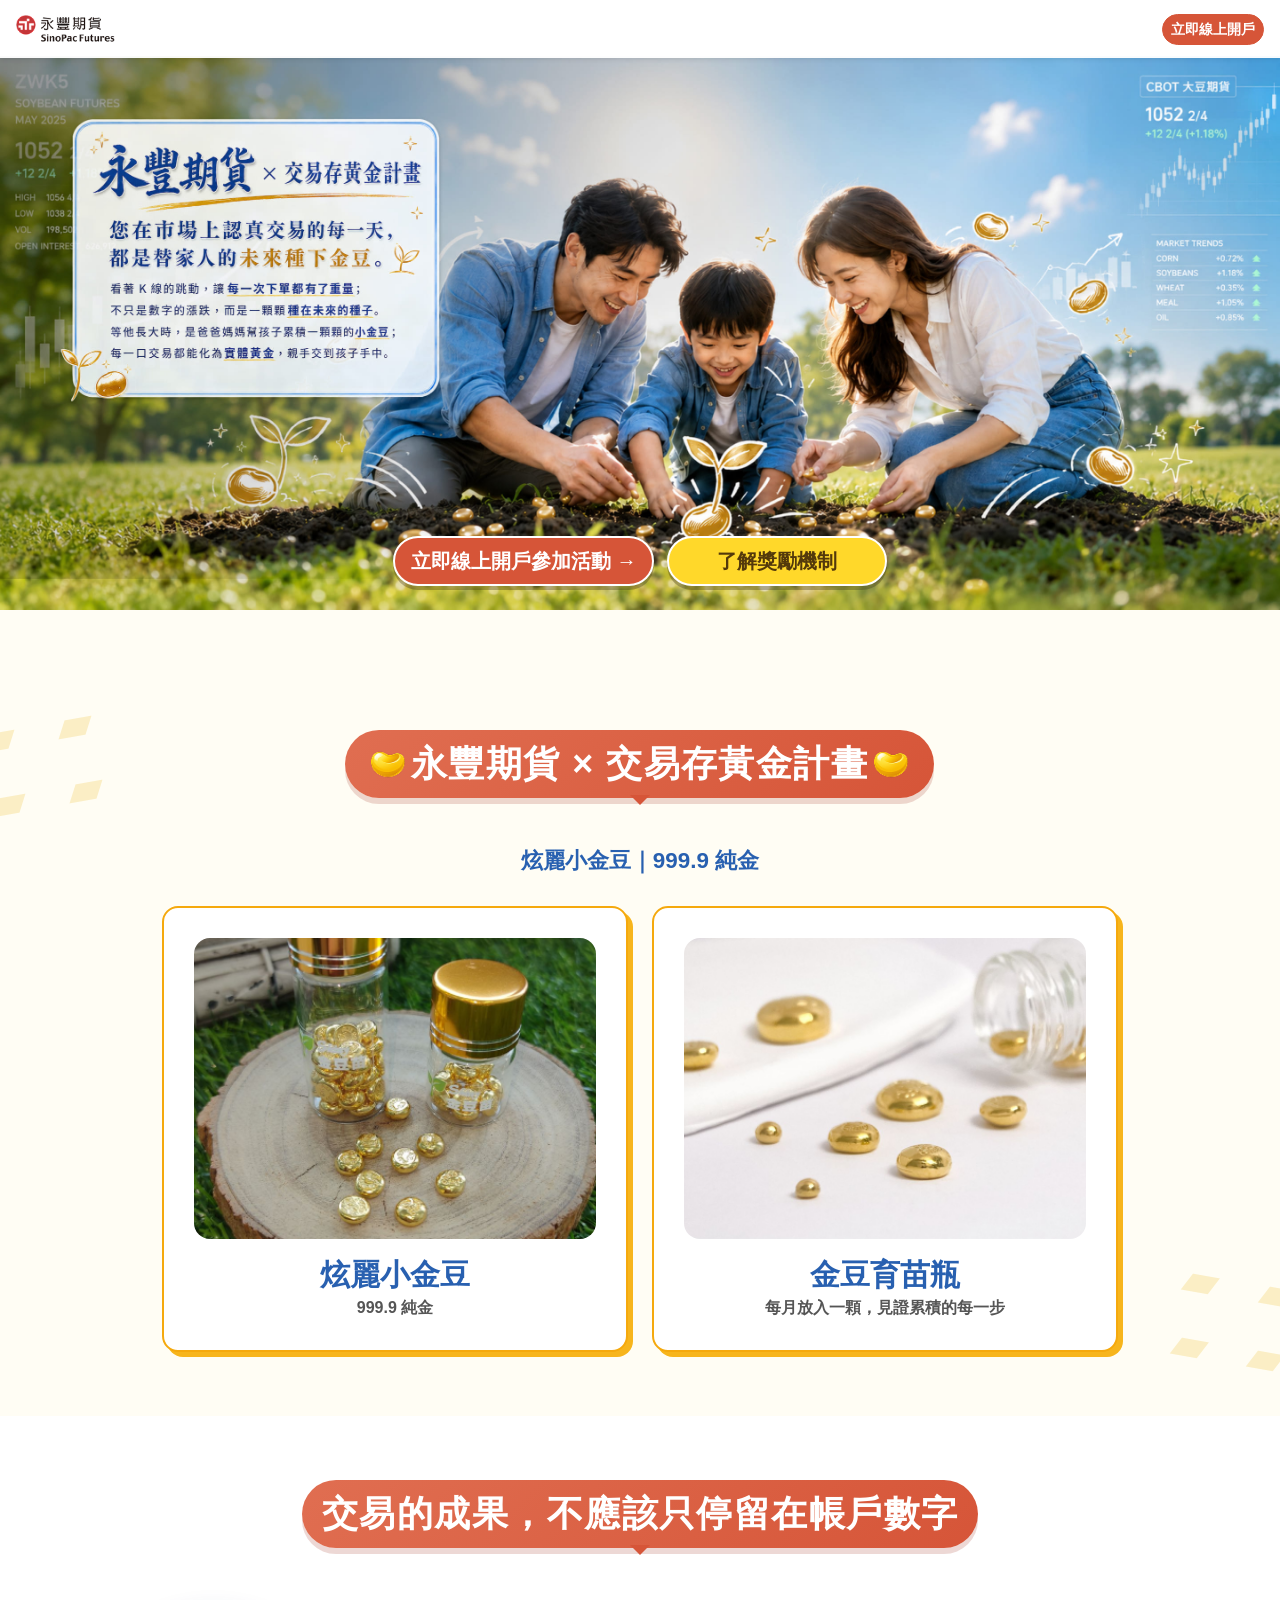
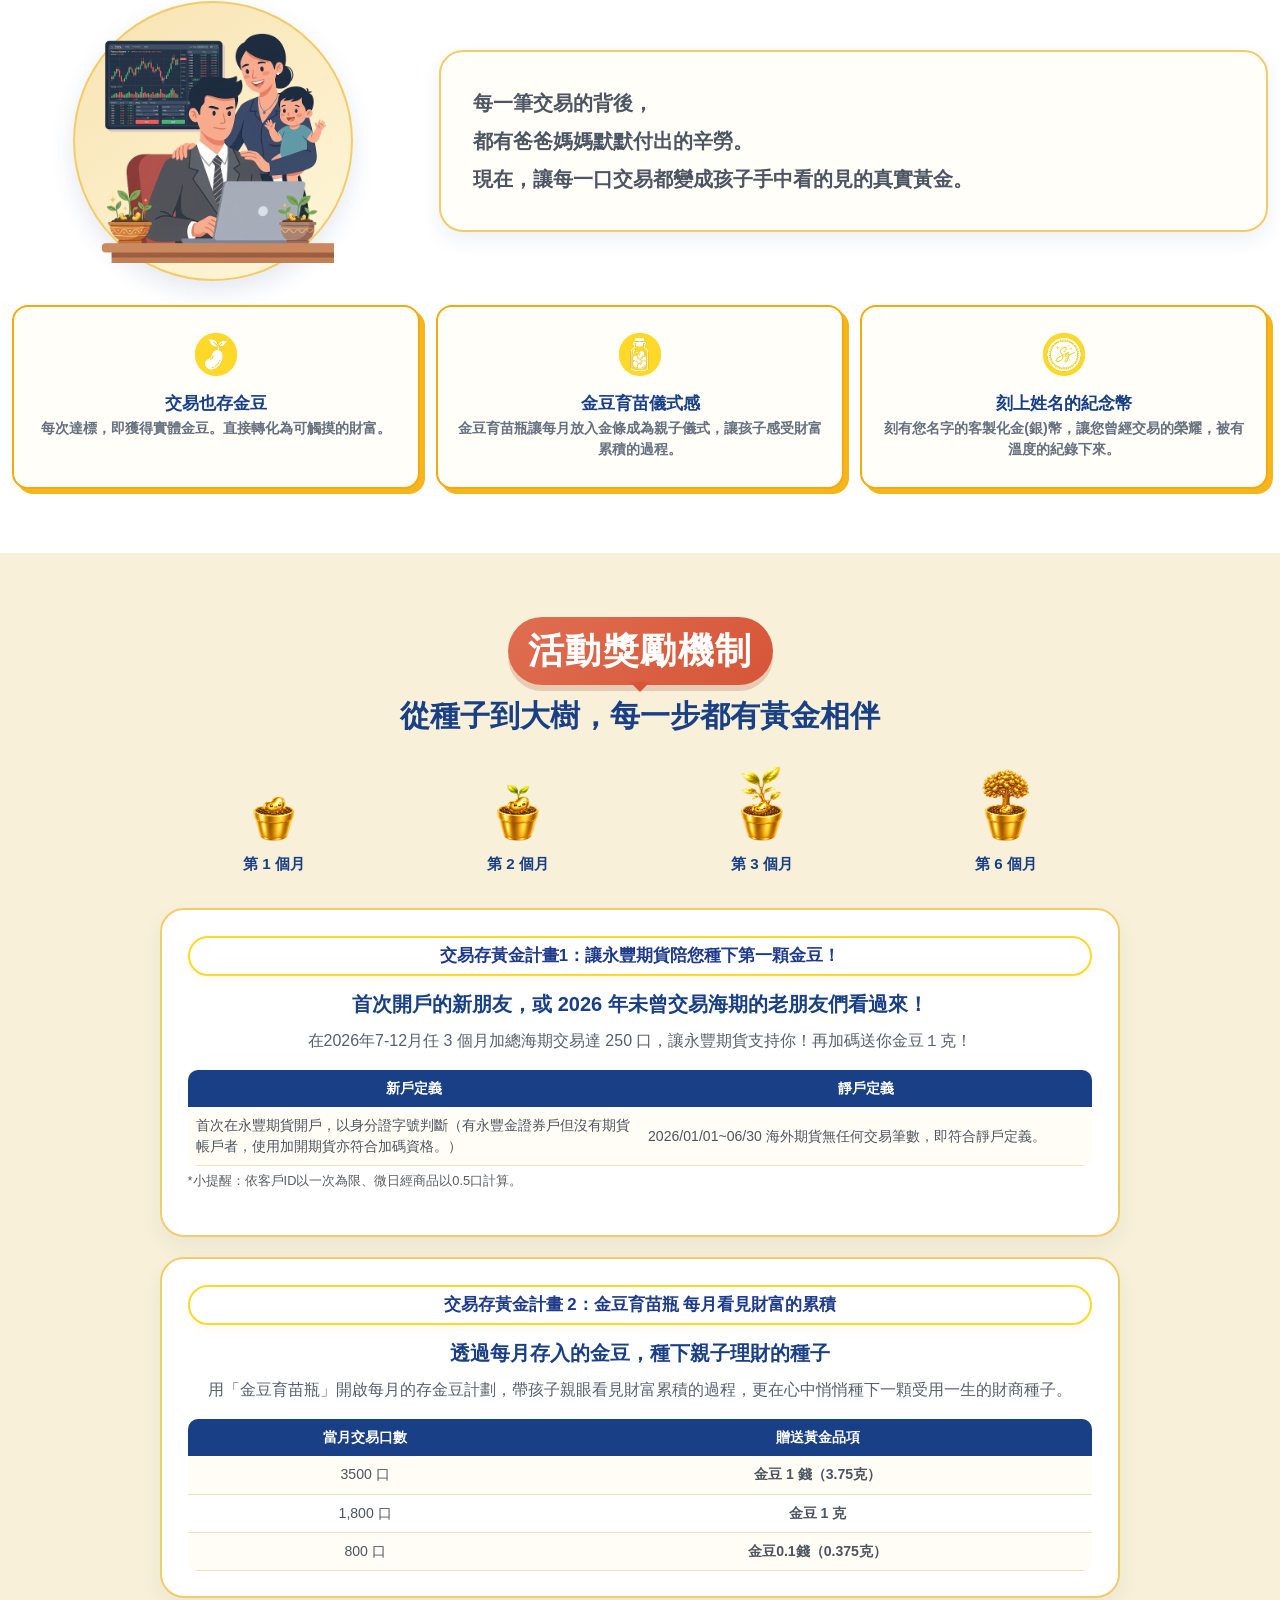
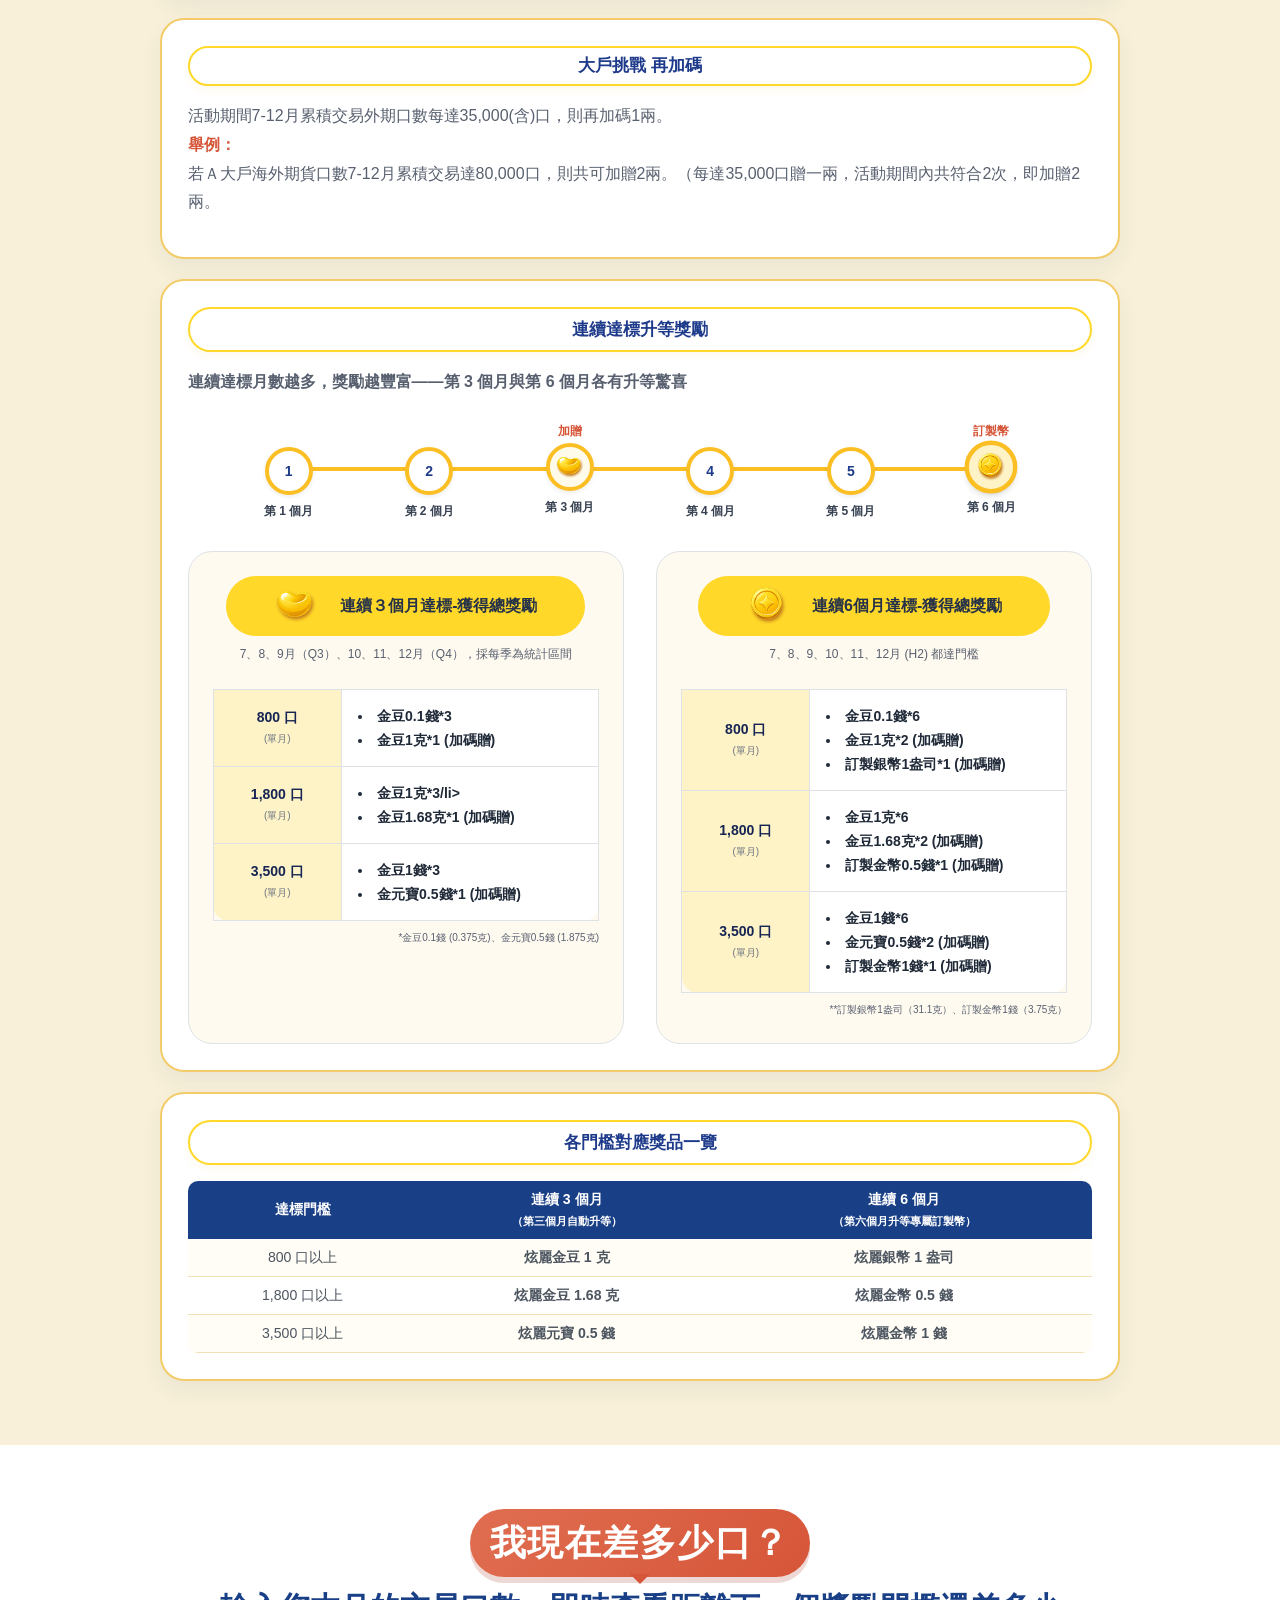
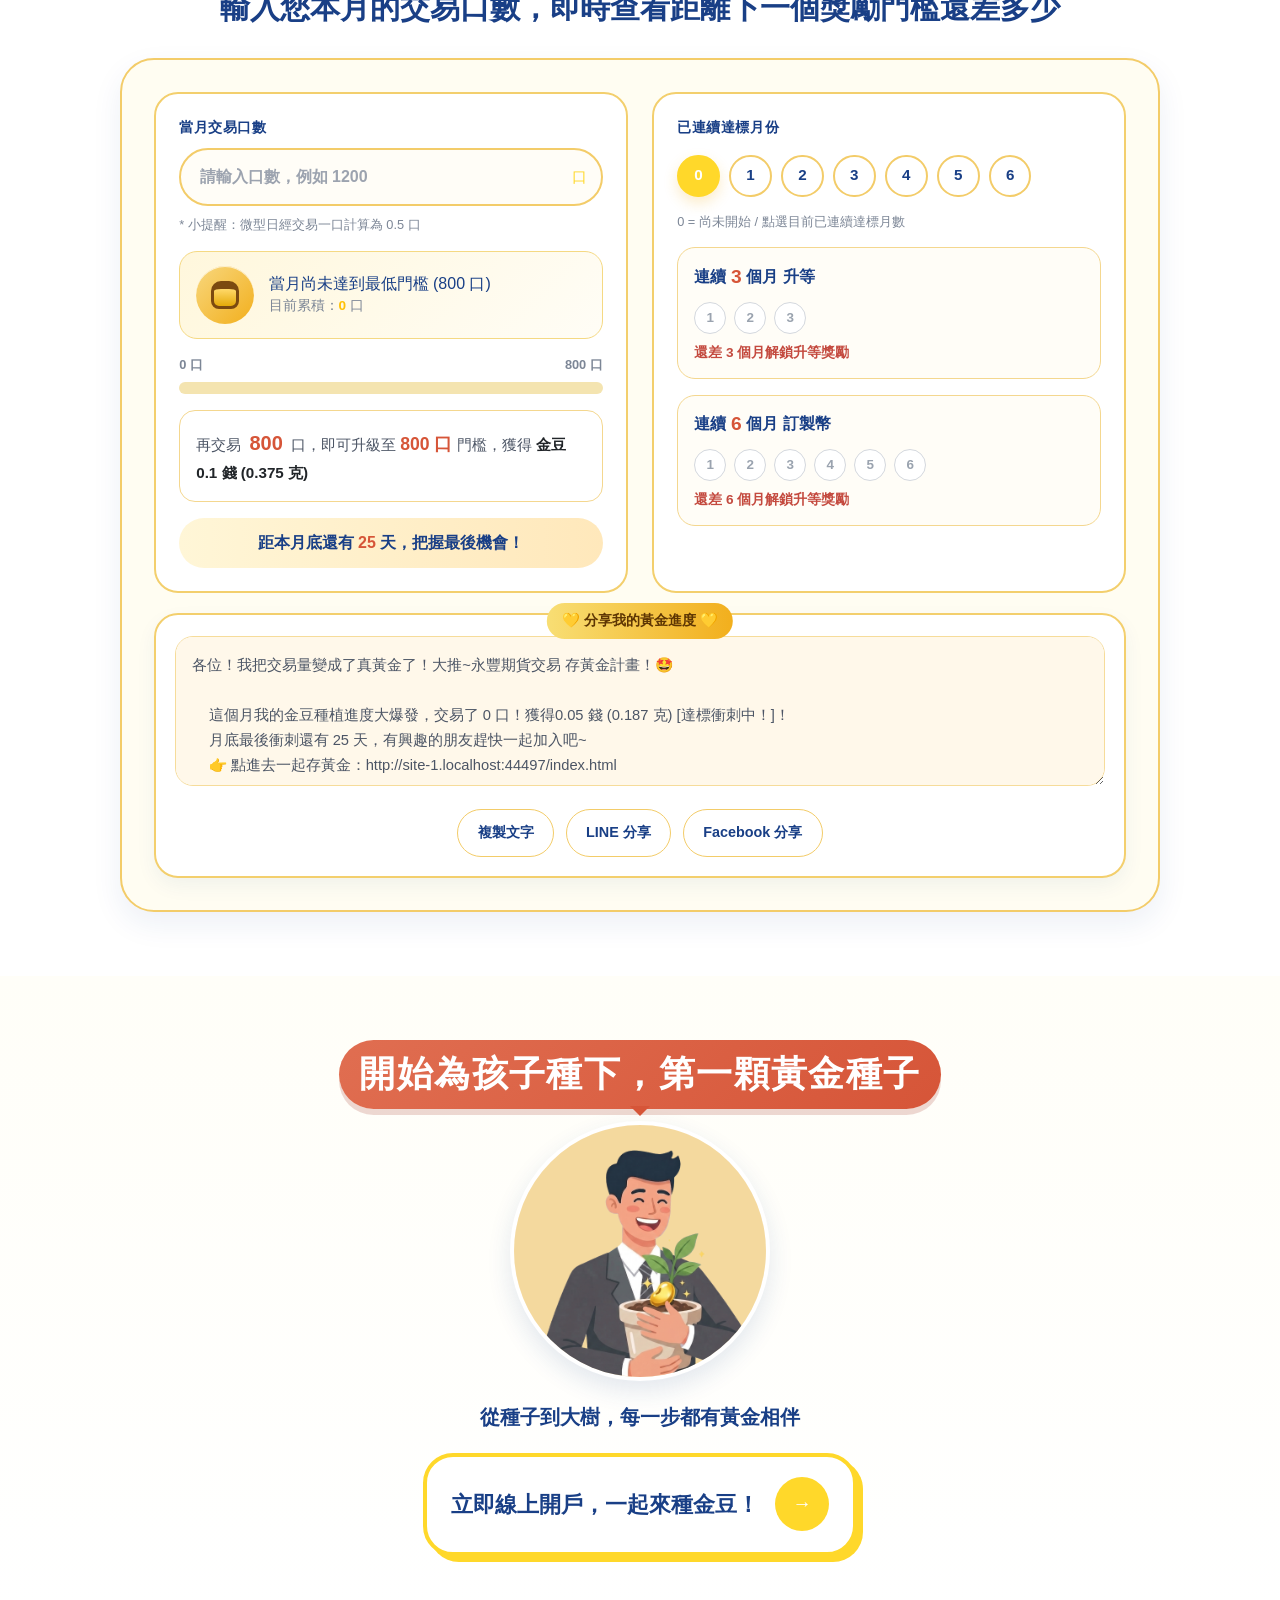
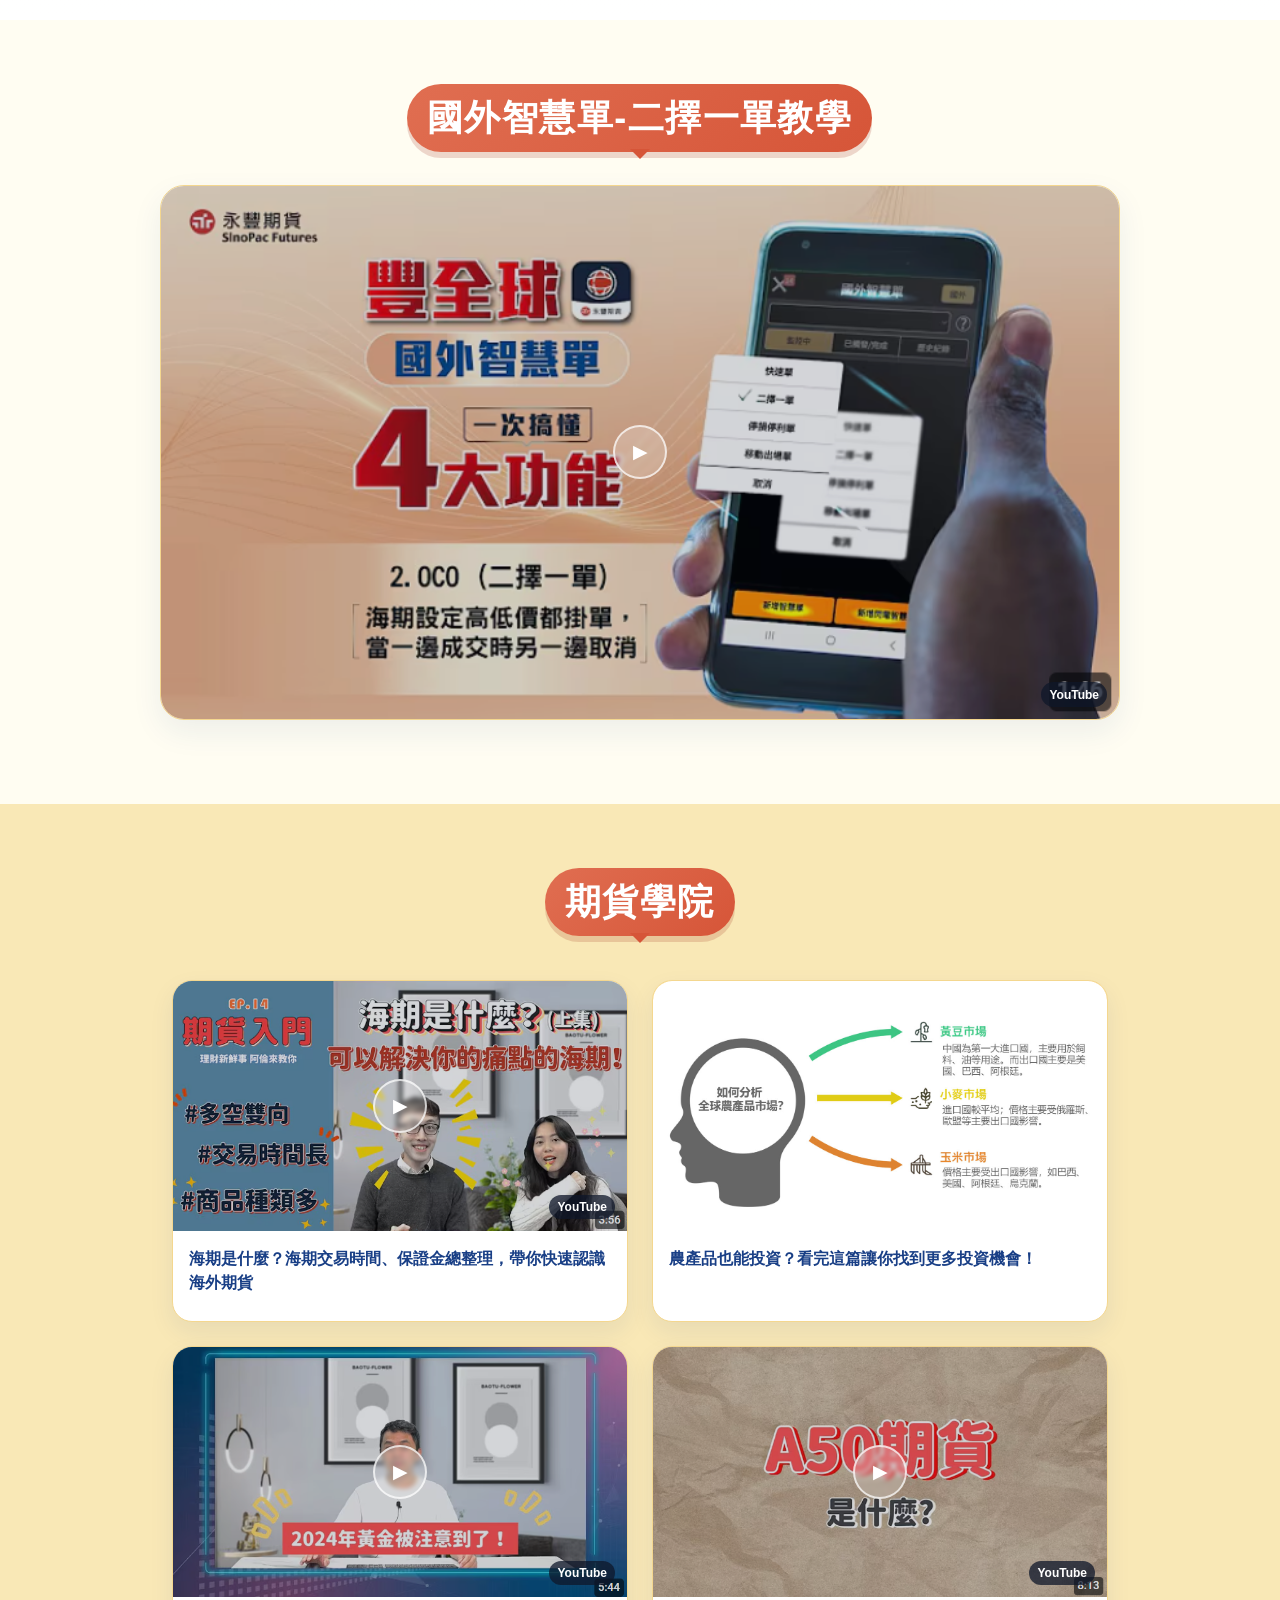
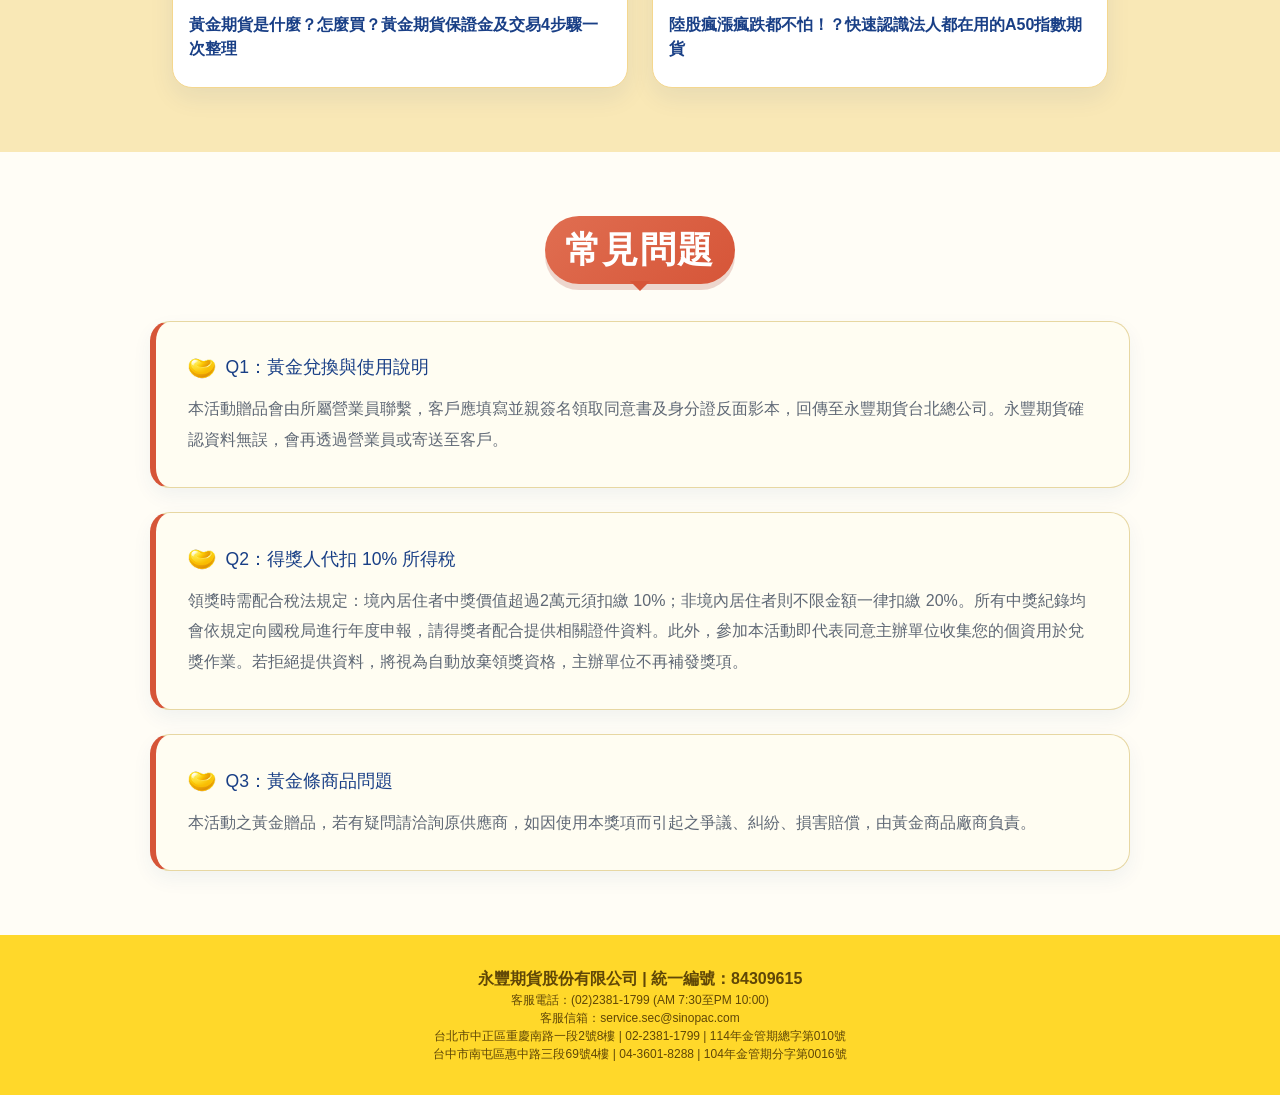
==== commit b48db155: "1. 變更金豆數量文案 2. js 變更遊戲規則 3. 變更活動日期截止" ====
--- a/index.html
+++ b/index.html
@@ -363,8 +363,8 @@
                         <td class="bg-[#FEF3C7] text-blue-950 font-black p-3 text-center border border-gray-100 text-sm">1,800 口<br><span class="text-[10px] font-normal text-gray-500">(單月)</span></td>
                         <td class="bg-white text-gray-800 p-3 border border-gray-100 text-sm">
                           <ul class="list-disc list-inside space-y-1 mb-0 font-bold">
-                            <li>金豆0.1錢*3</li>
-                            <li>金豆1克*1 (加碼贈)</li>
+                            <li>金豆1克*3/li>
+                            <li>金豆1.68克*1 (加碼贈)</li>
                           </ul>
                         </td>
                       </tr>
@@ -412,7 +412,7 @@
                         <td class="bg-white text-gray-800 p-3 border border-gray-100 text-sm">
                           <ul class="list-disc list-inside space-y-1 mb-0 font-bold">
                             <li>金豆1克*6</li>
-                            <li>金豆1.875克*2 (加碼贈)</li>
+                            <li>金豆1.68克*2 (加碼贈)</li>
                             <li>訂製金幣0.5錢*1 (加碼贈)</li>
                           </ul>
                         </td>
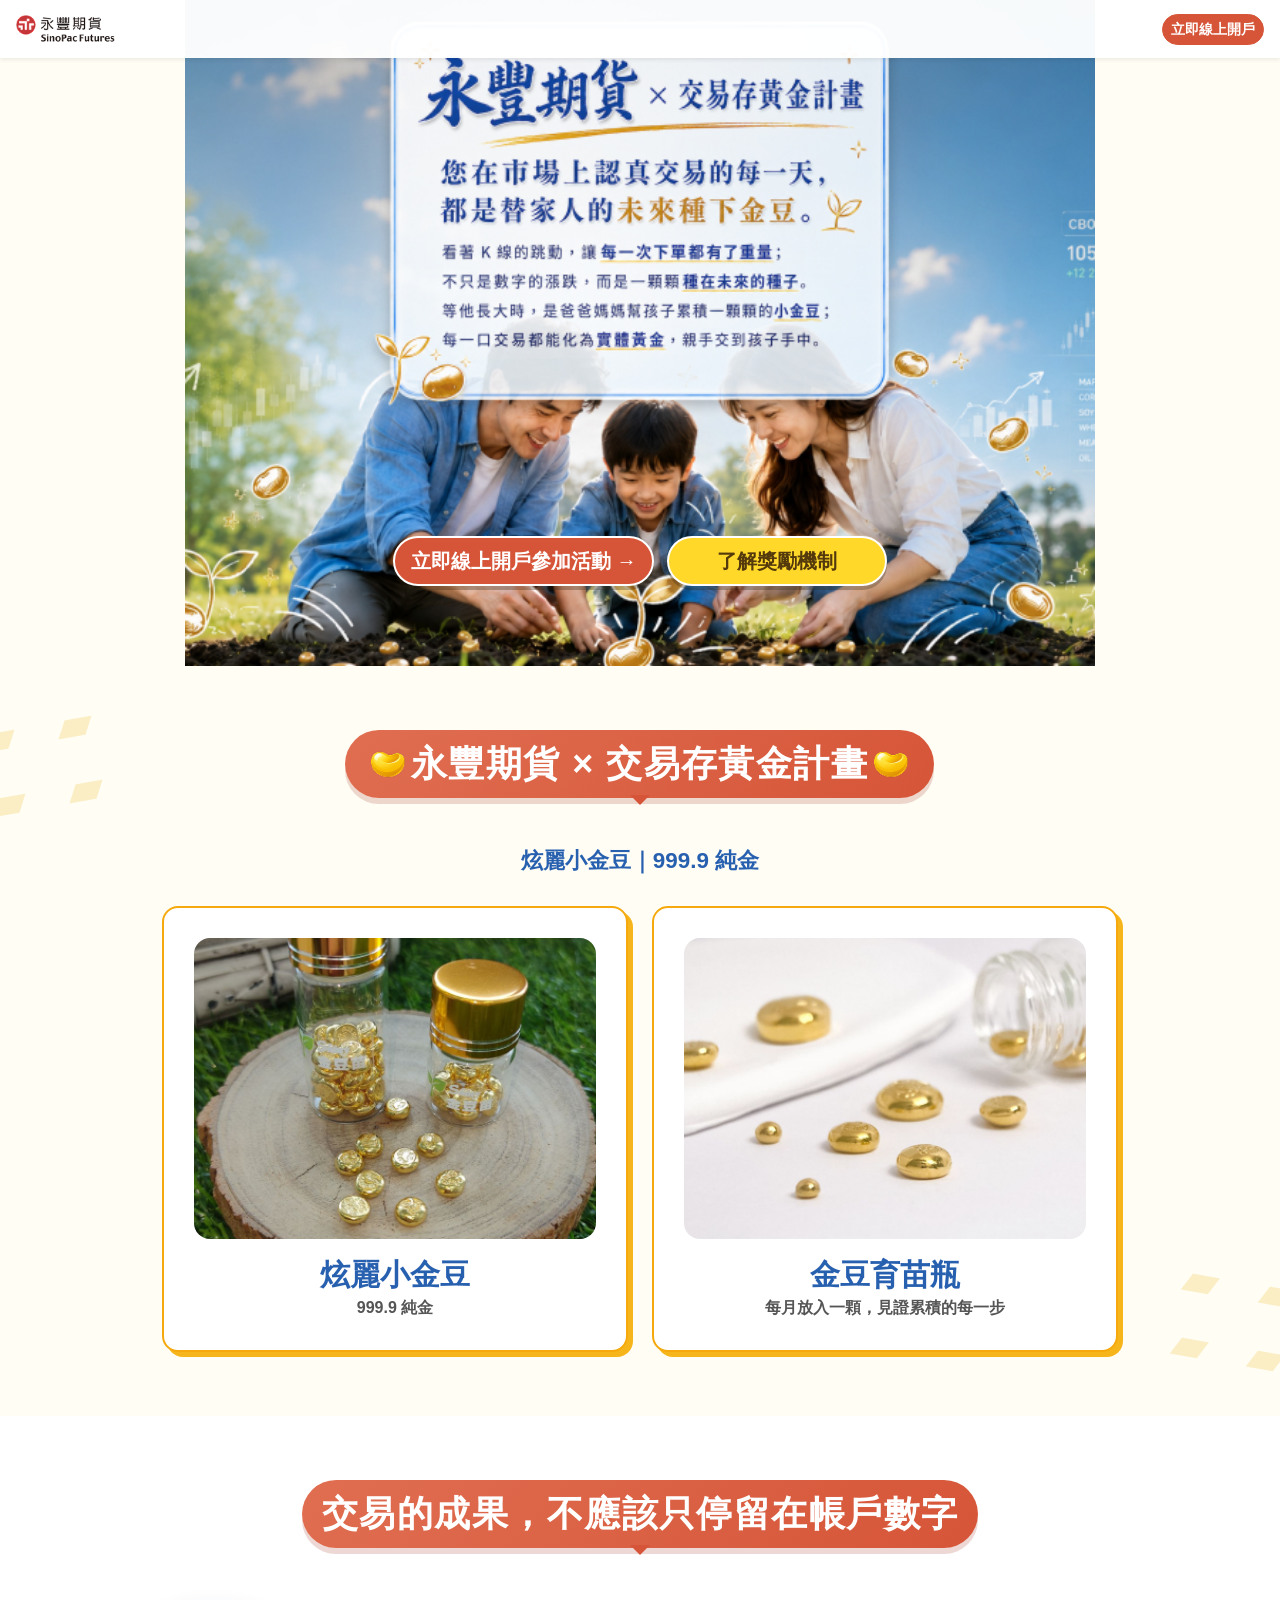
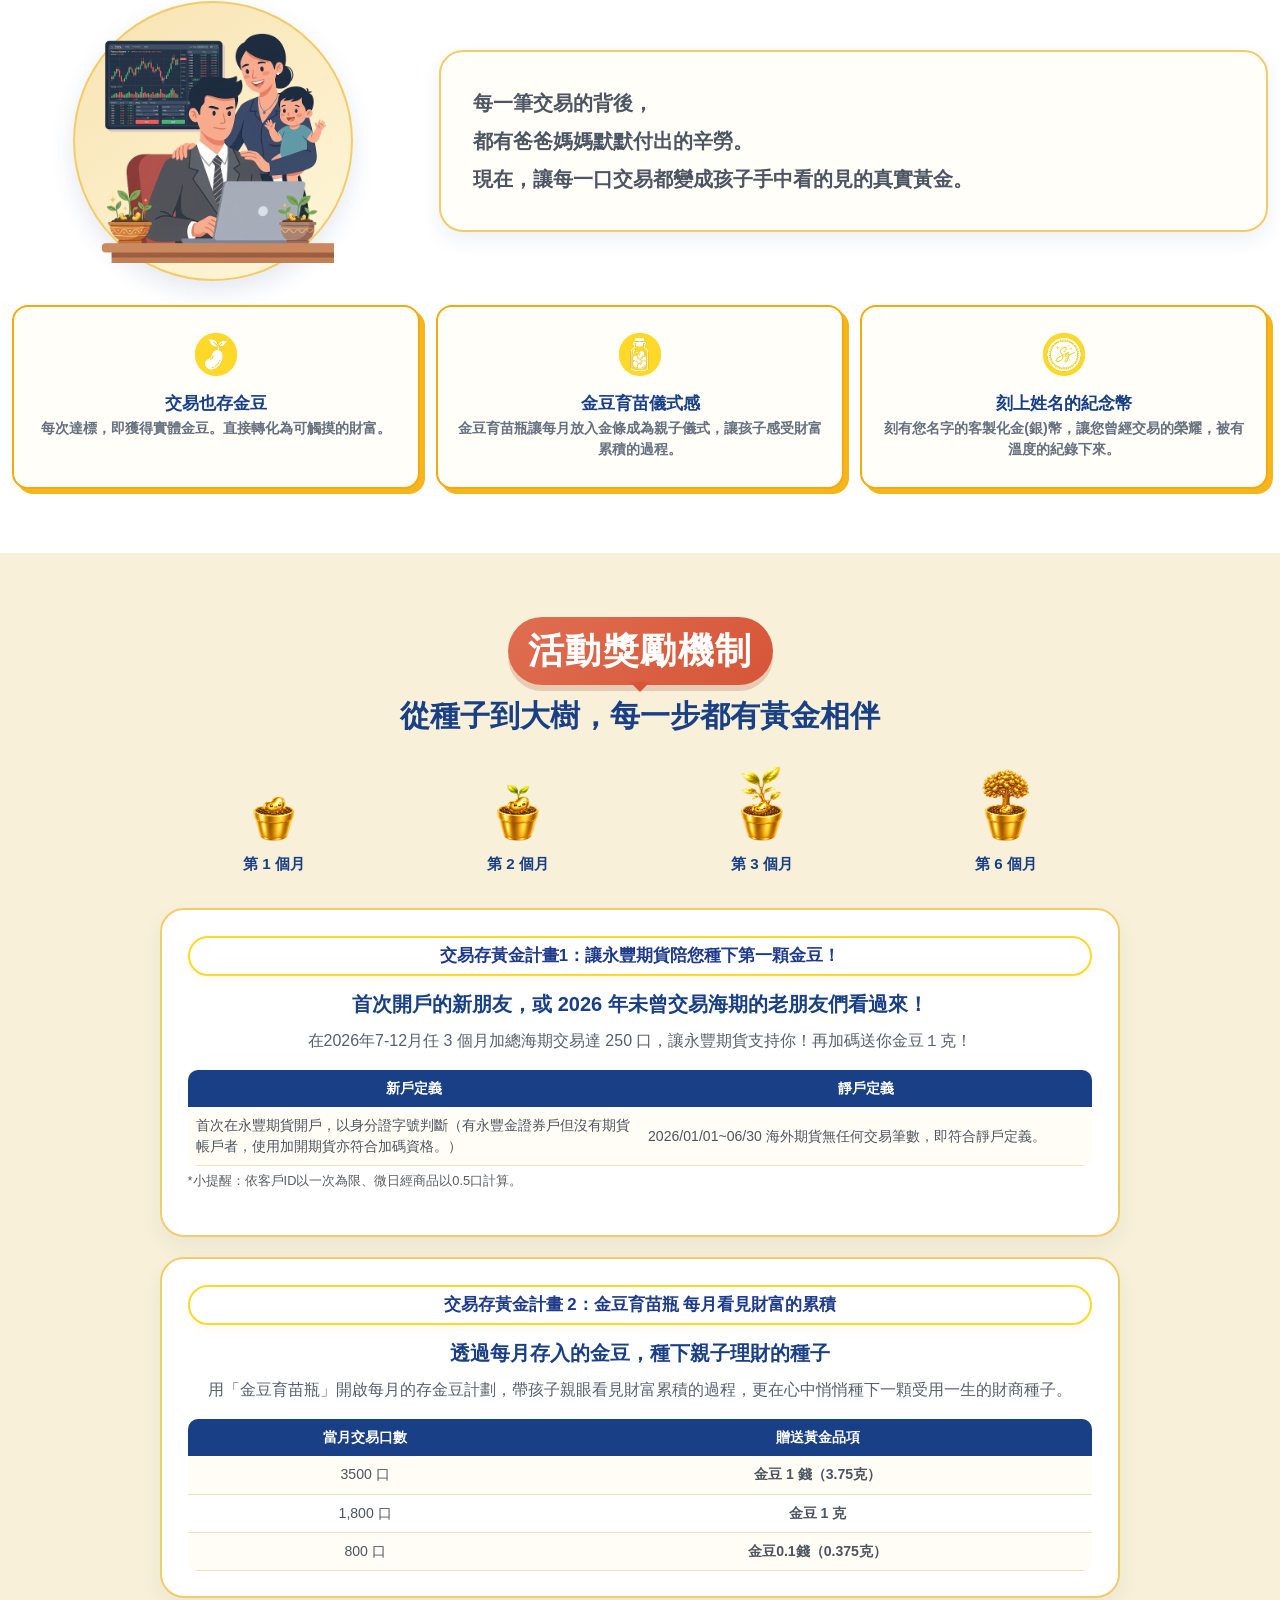
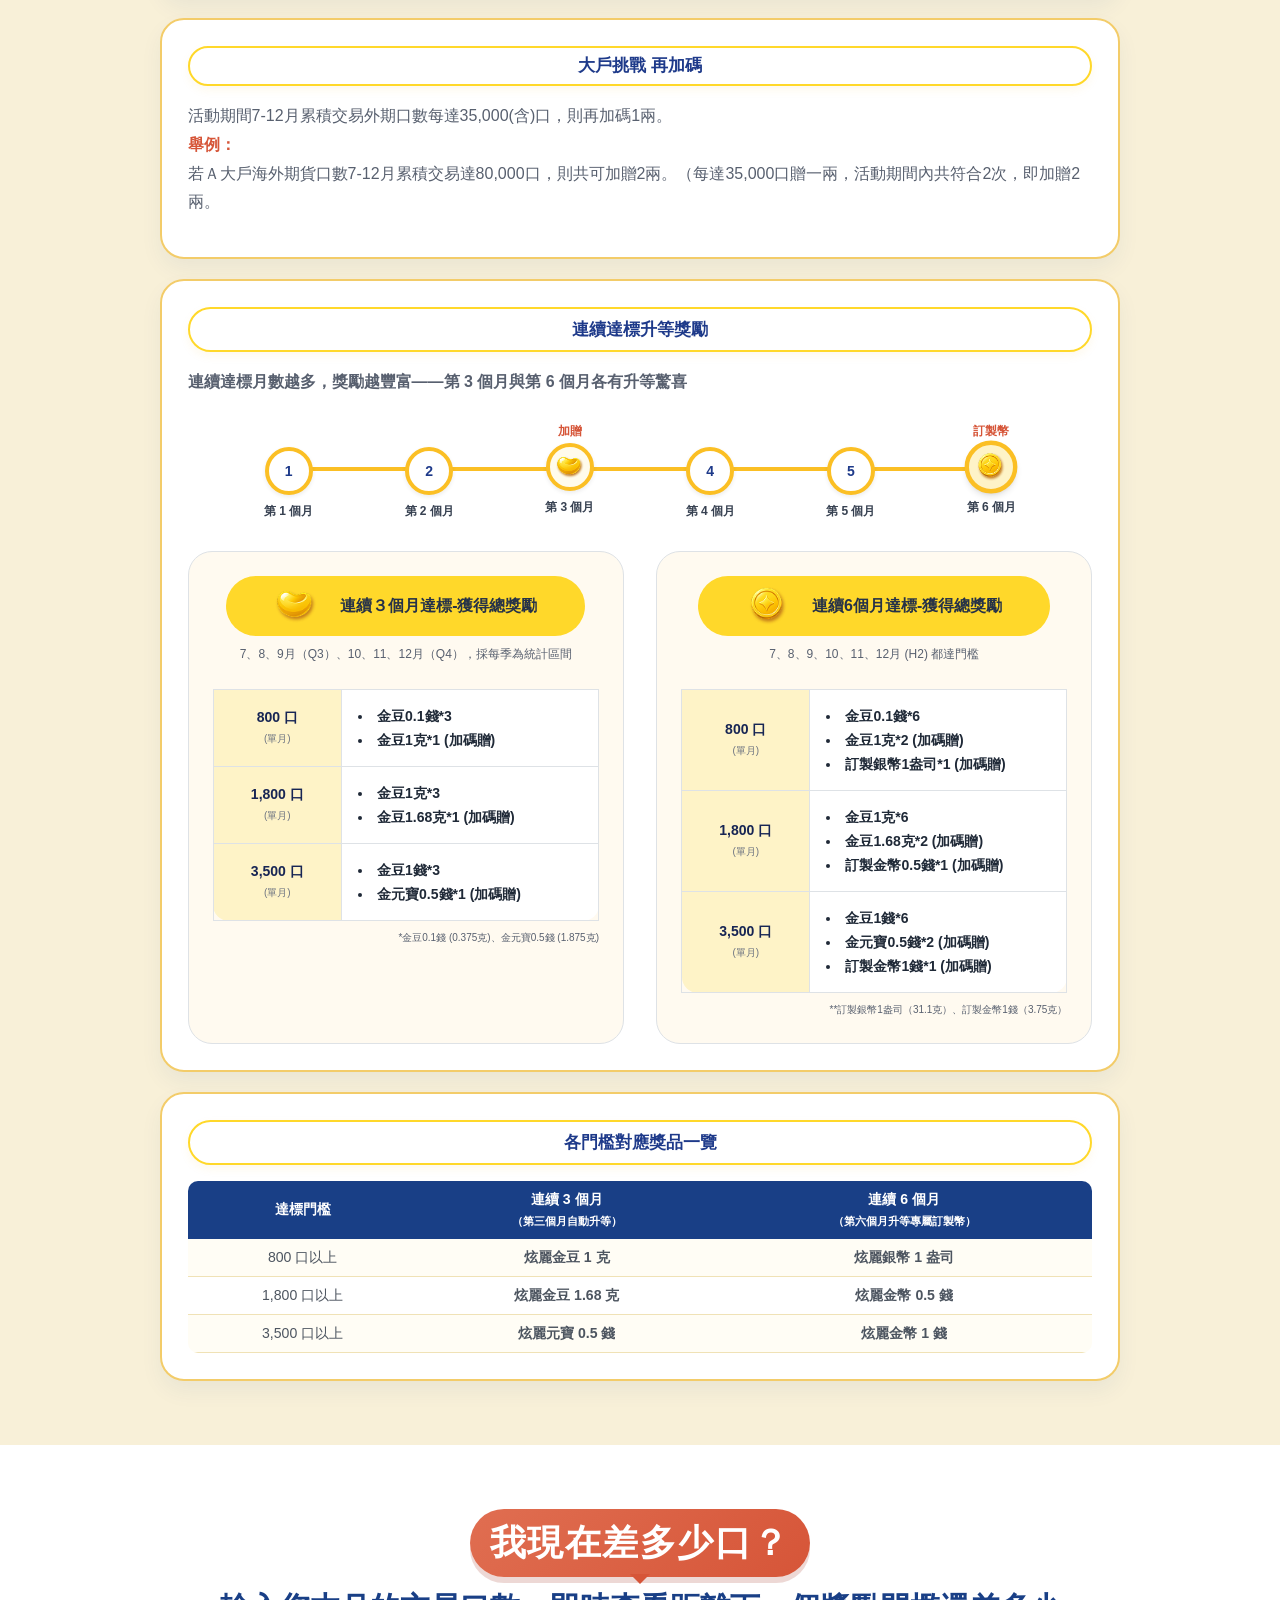
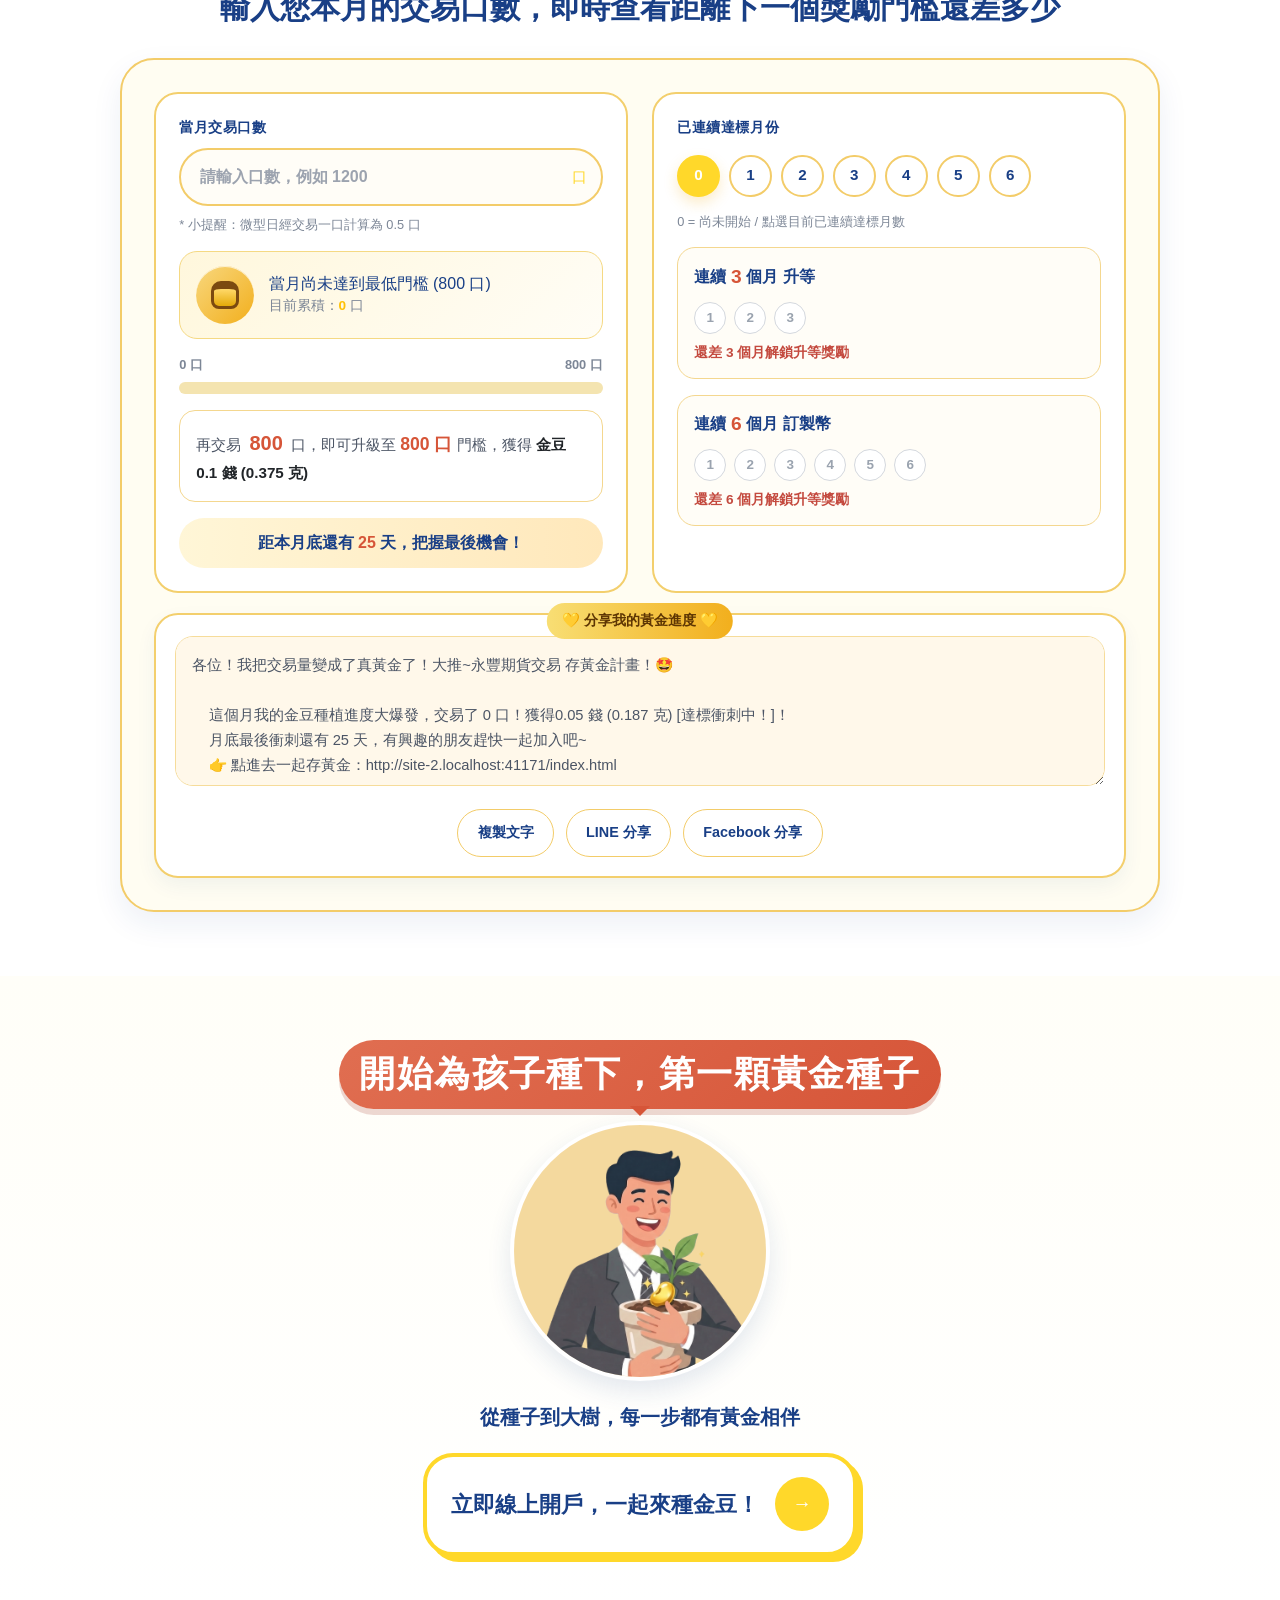
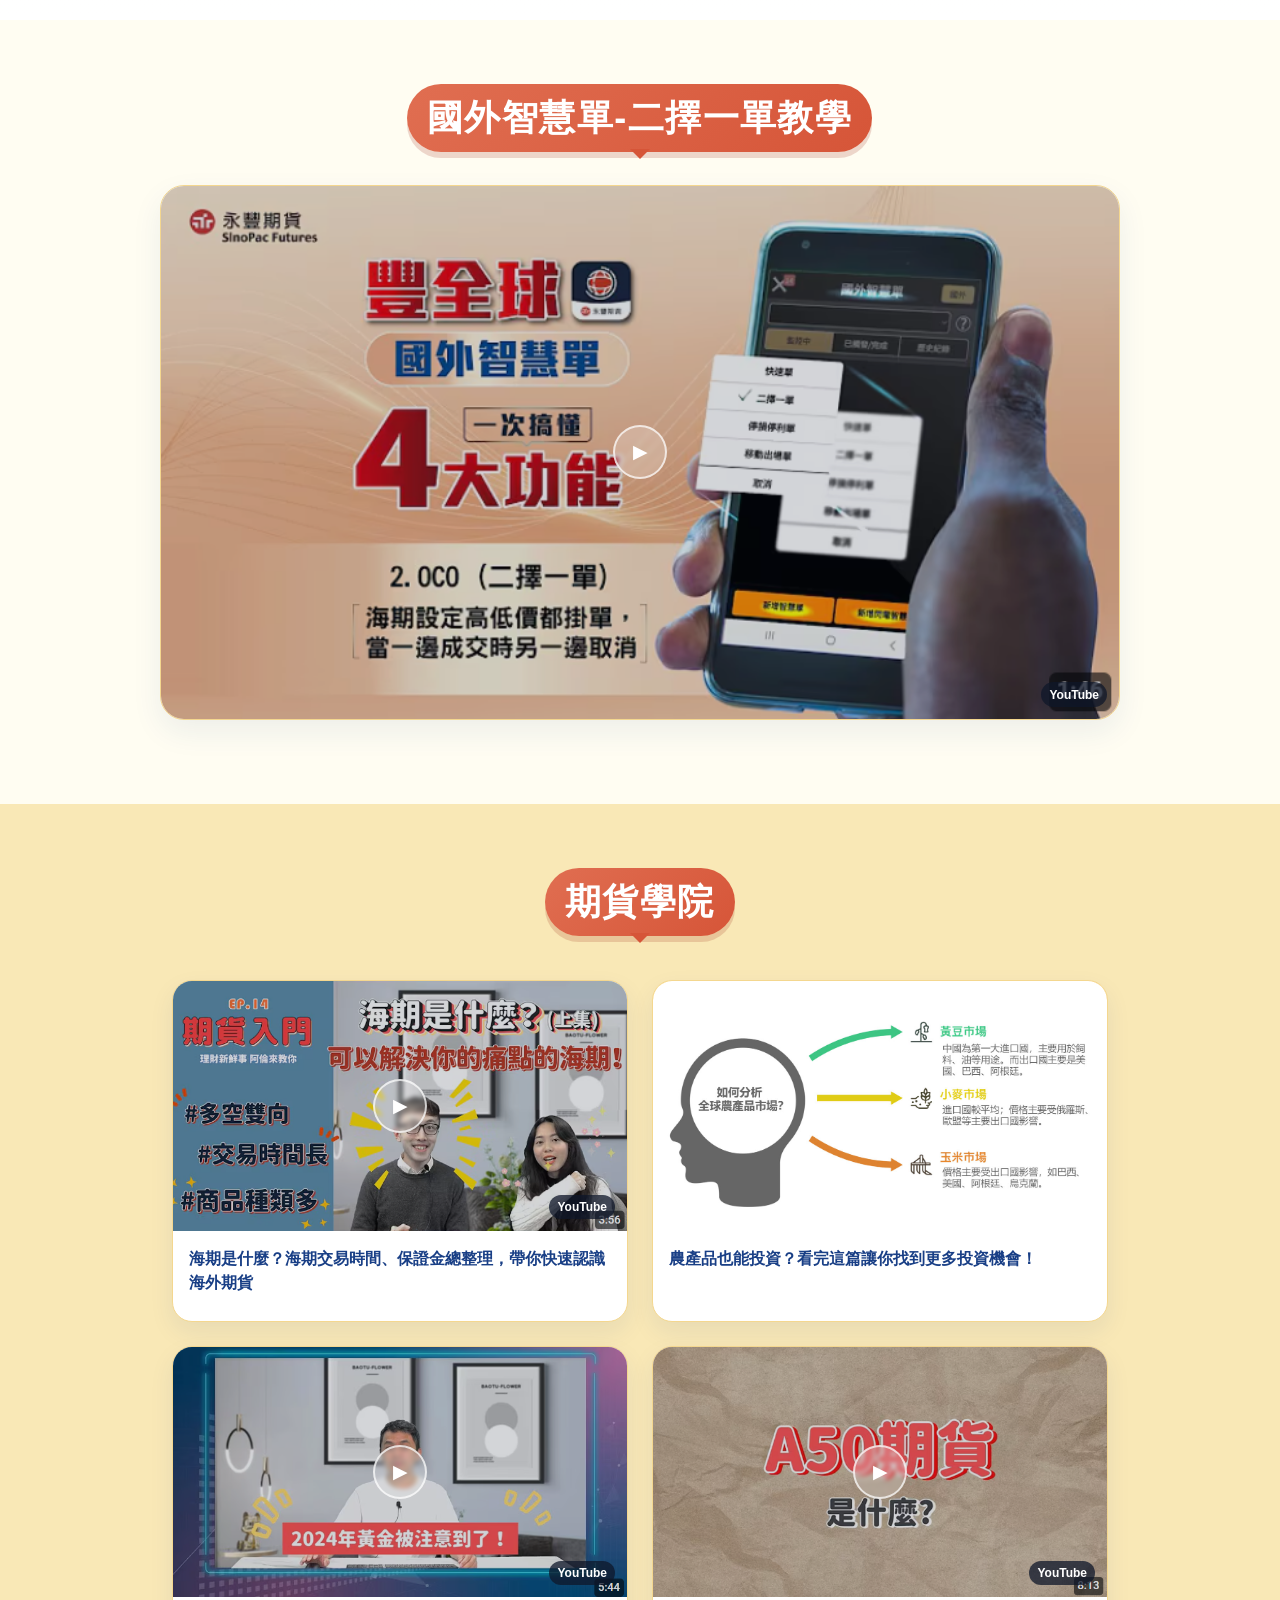
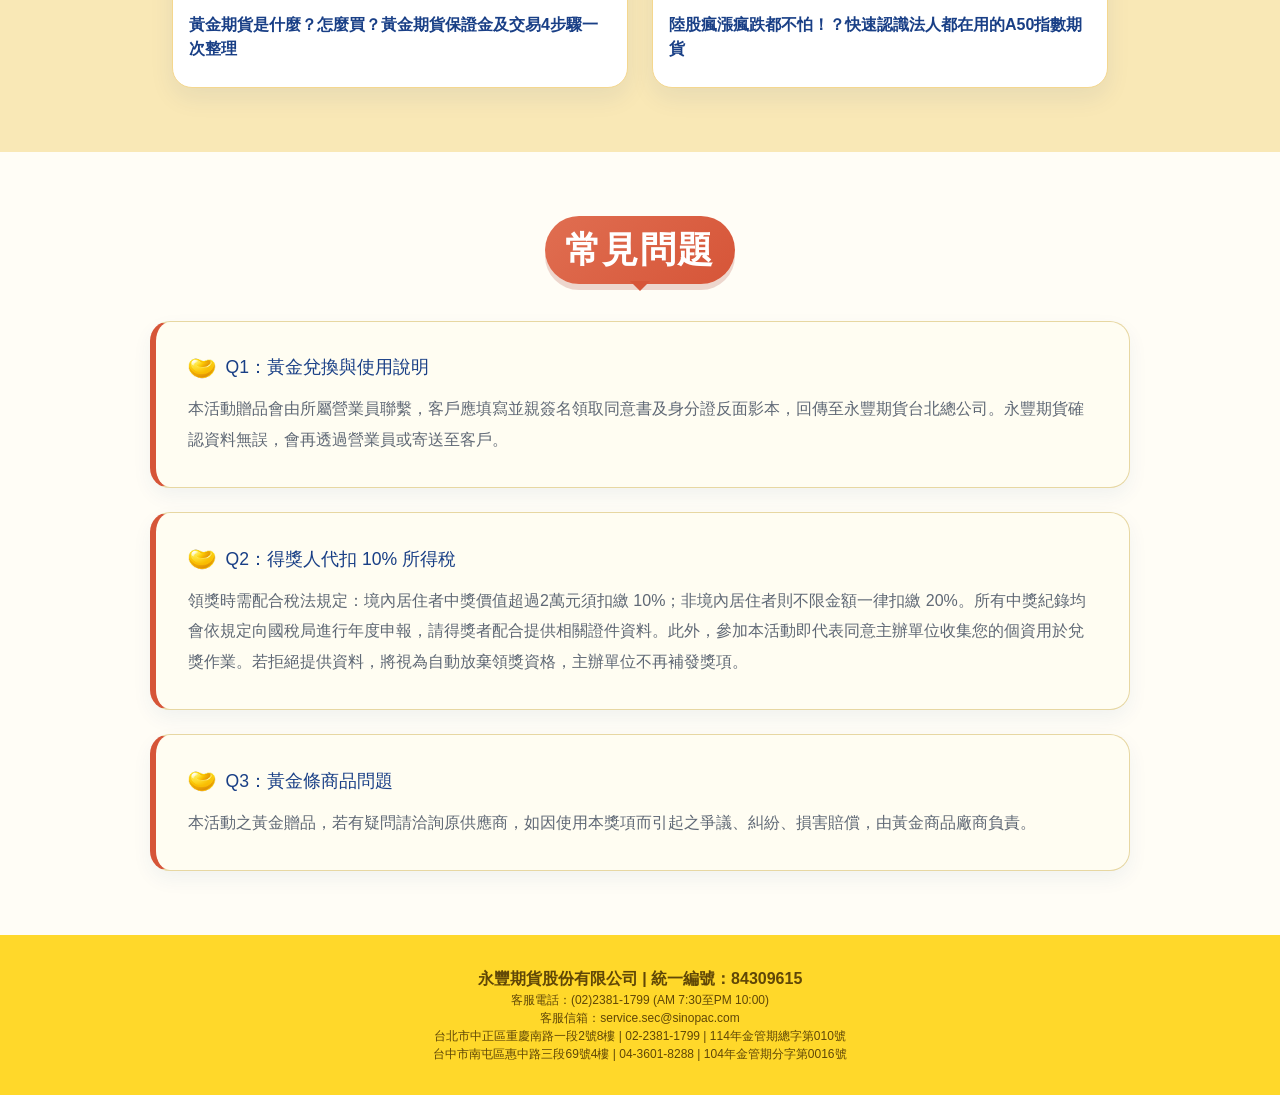
==== commit 9e9320d4: "變更錯誤 金豆1克*3/li>" ====
--- a/index.html
+++ b/index.html
@@ -363,7 +363,7 @@
                         <td class="bg-[#FEF3C7] text-blue-950 font-black p-3 text-center border border-gray-100 text-sm">1,800 口<br><span class="text-[10px] font-normal text-gray-500">(單月)</span></td>
                         <td class="bg-white text-gray-800 p-3 border border-gray-100 text-sm">
                           <ul class="list-disc list-inside space-y-1 mb-0 font-bold">
-                            <li>金豆1克*3/li>
+                            <li>金豆1克*3</li>
                             <li>金豆1.68克*1 (加碼贈)</li>
                           </ul>
                         </td>
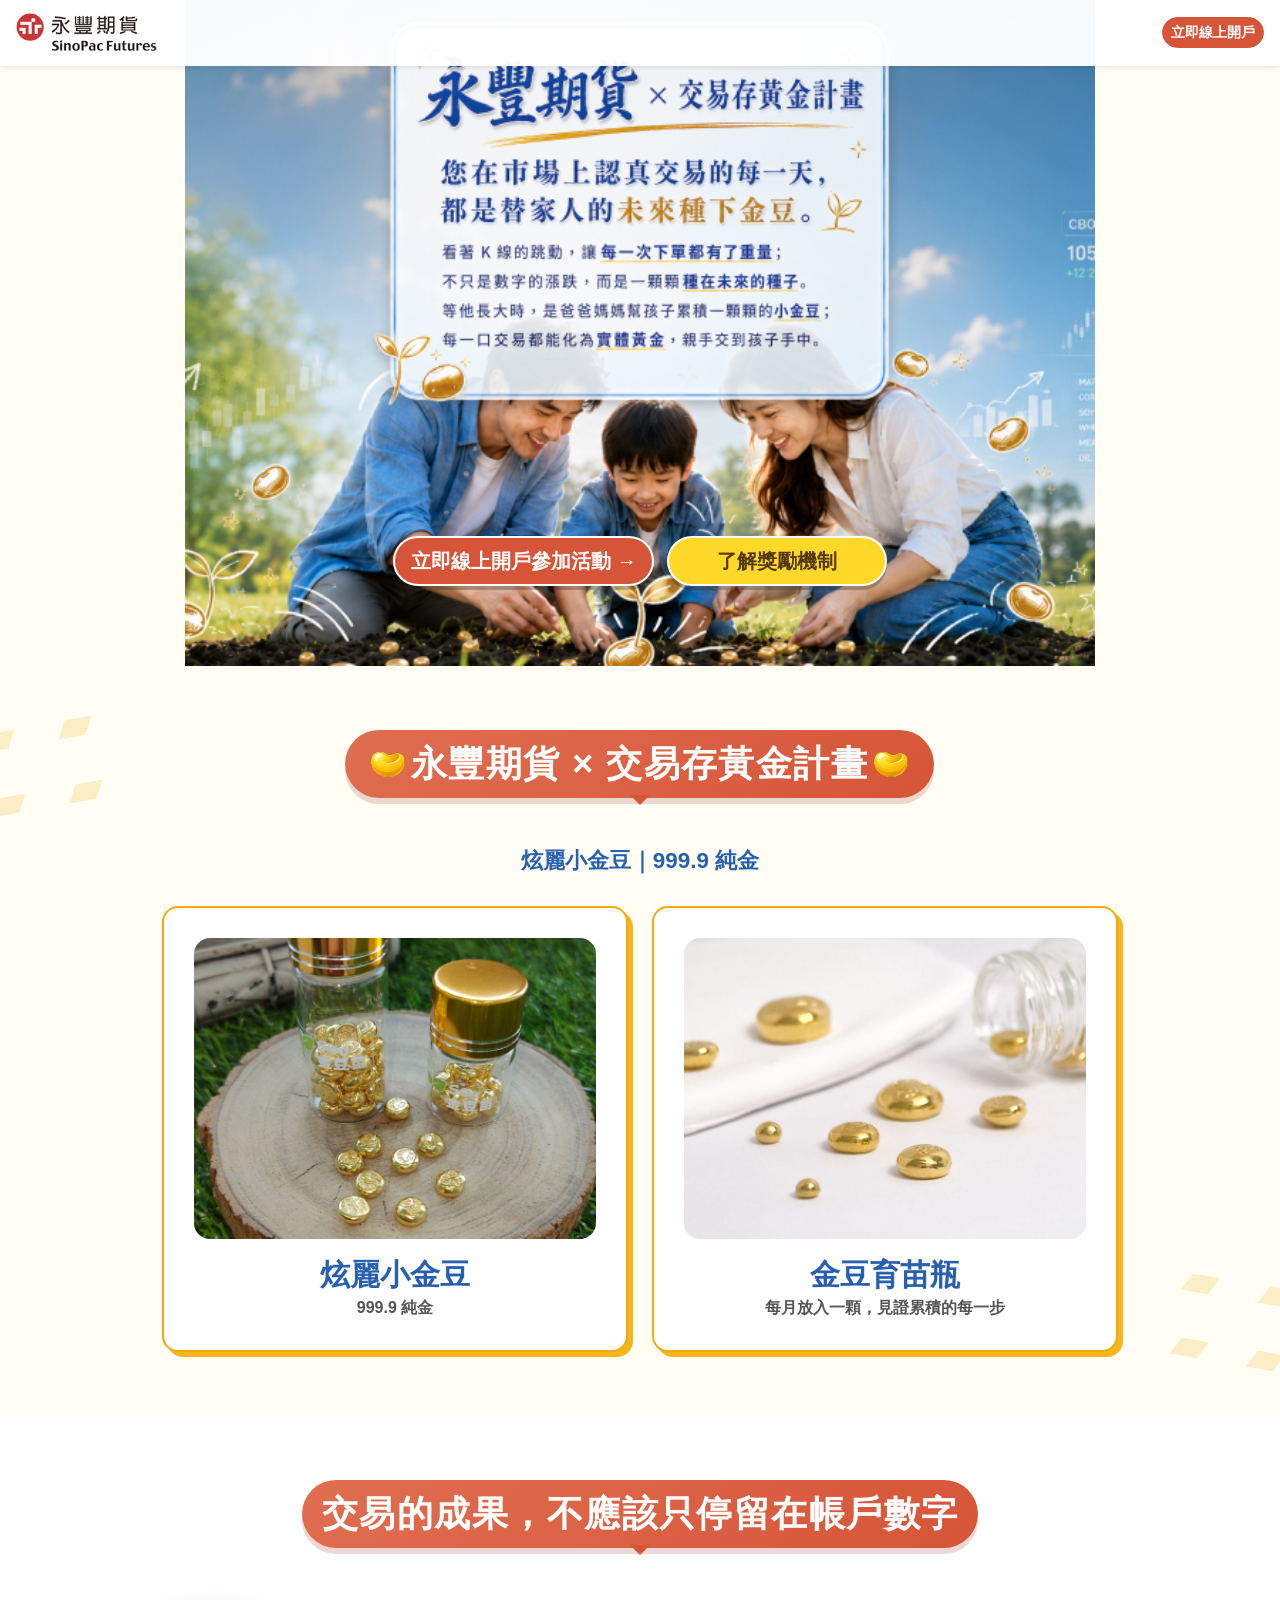
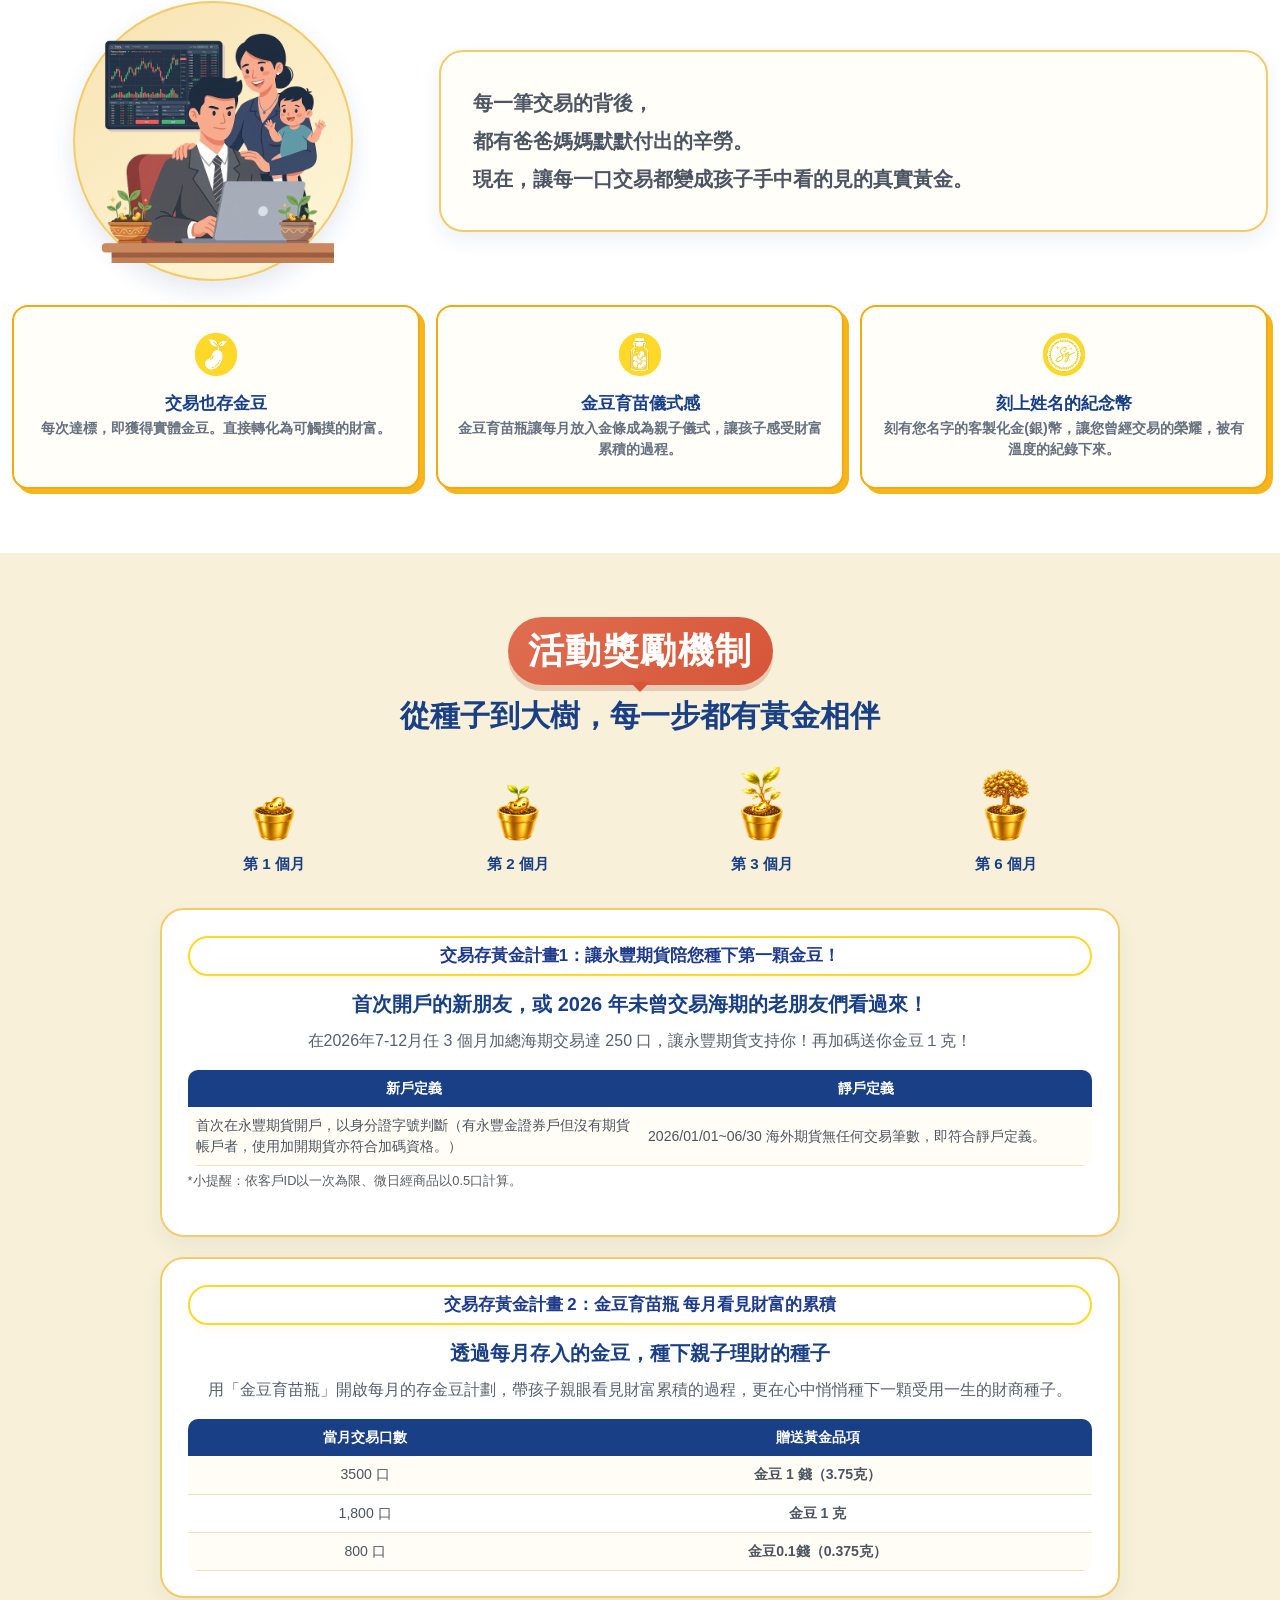
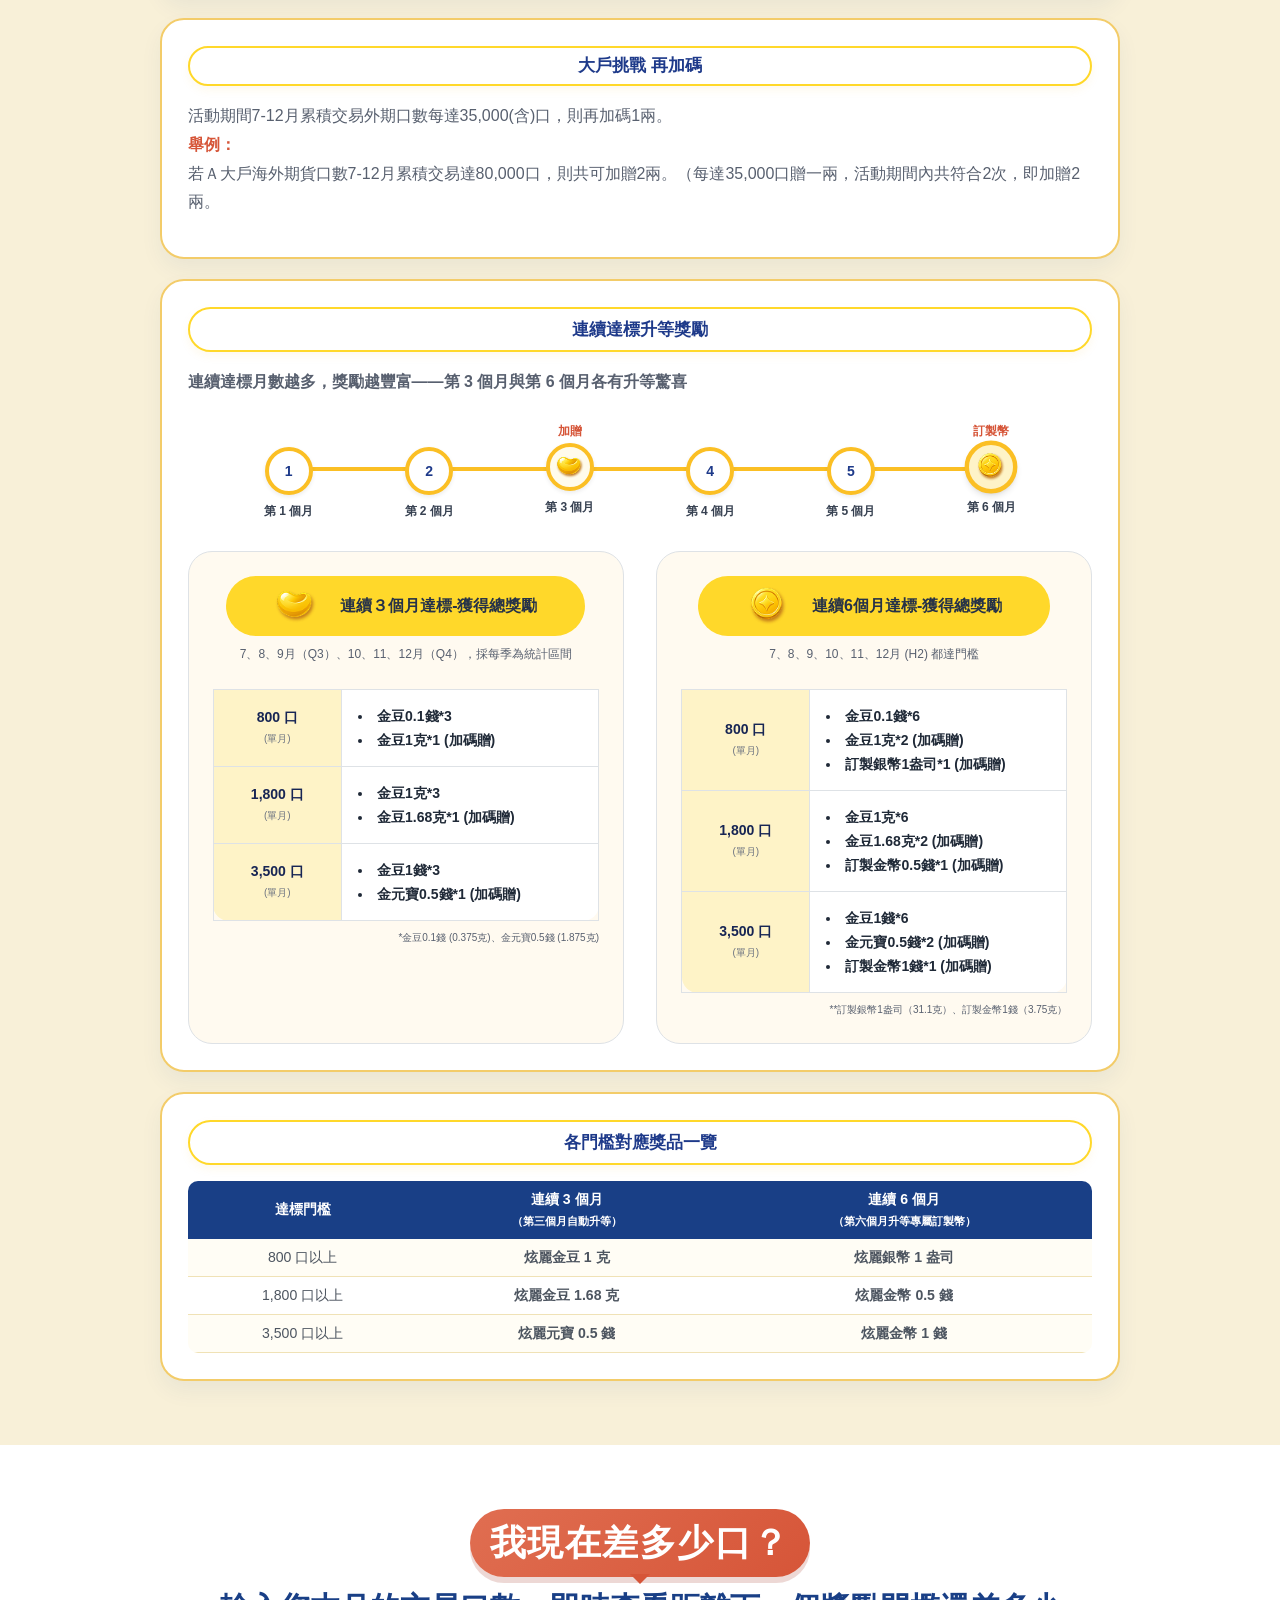
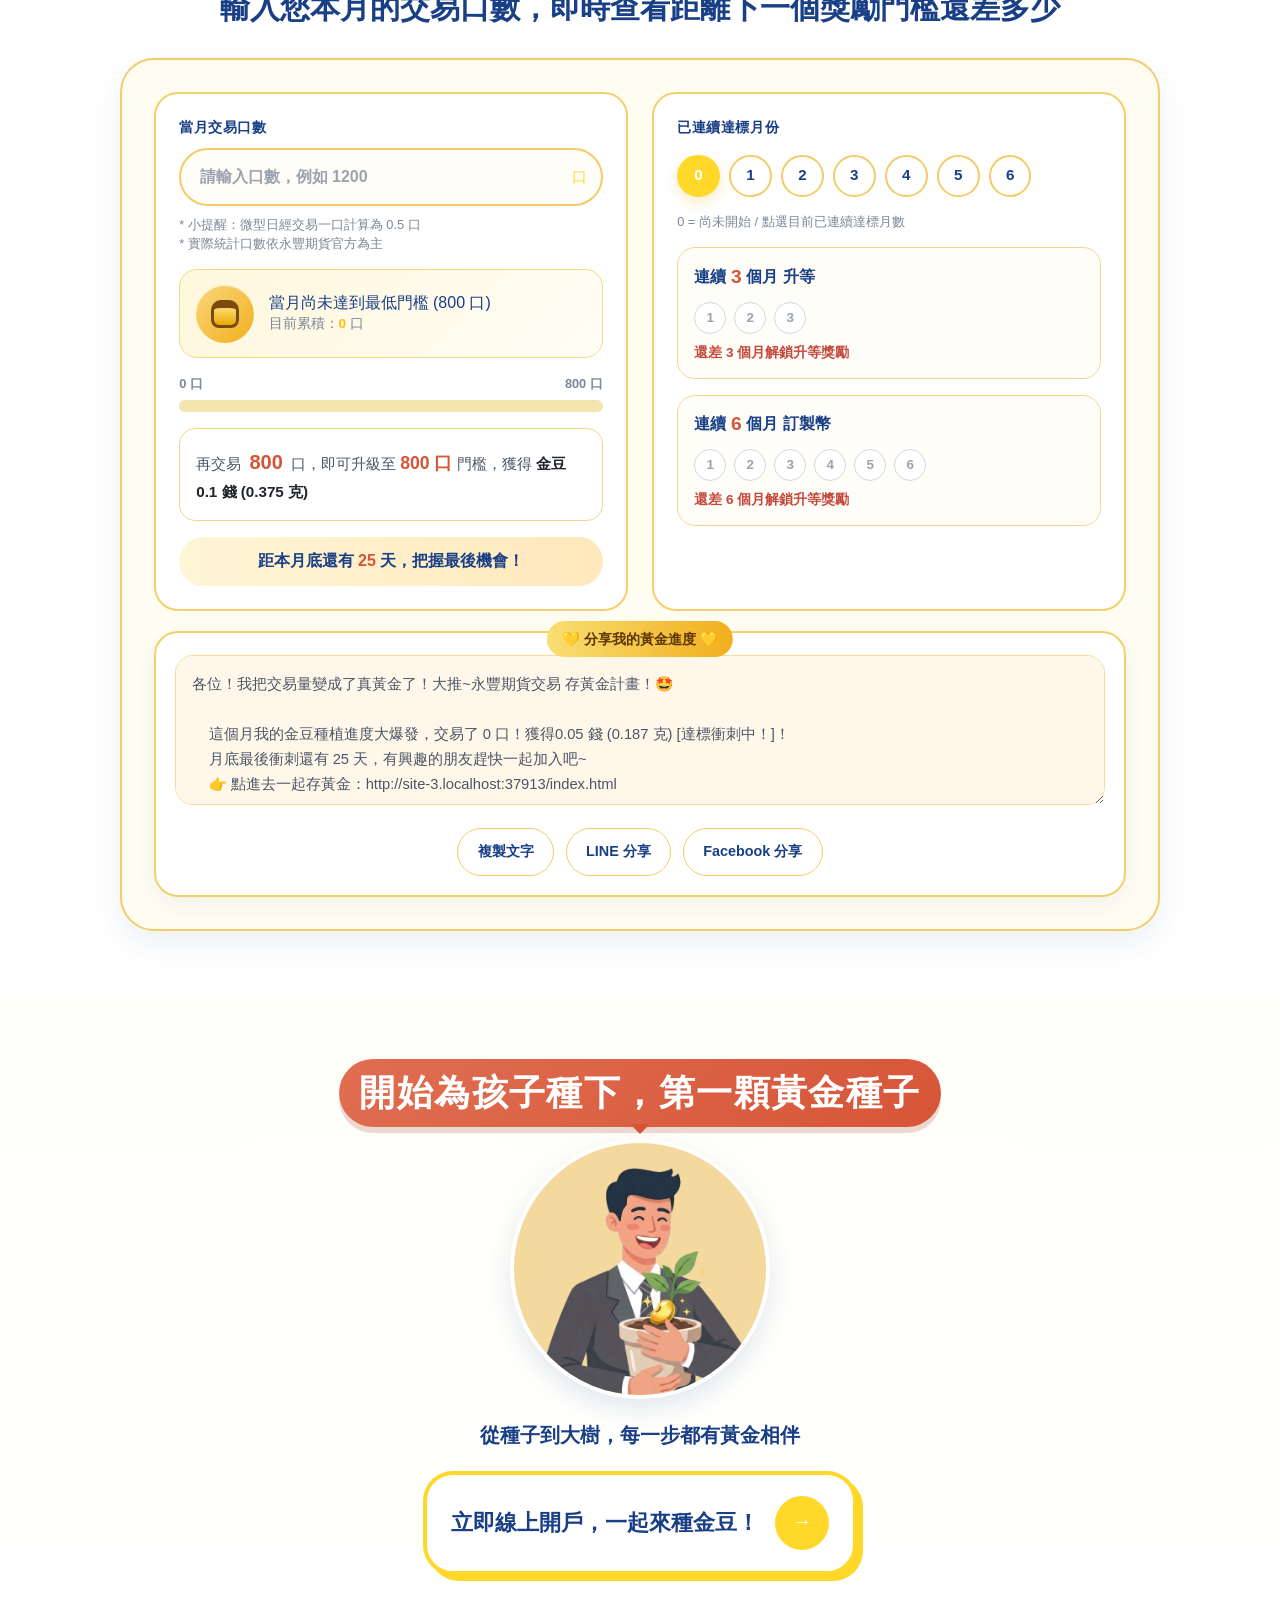
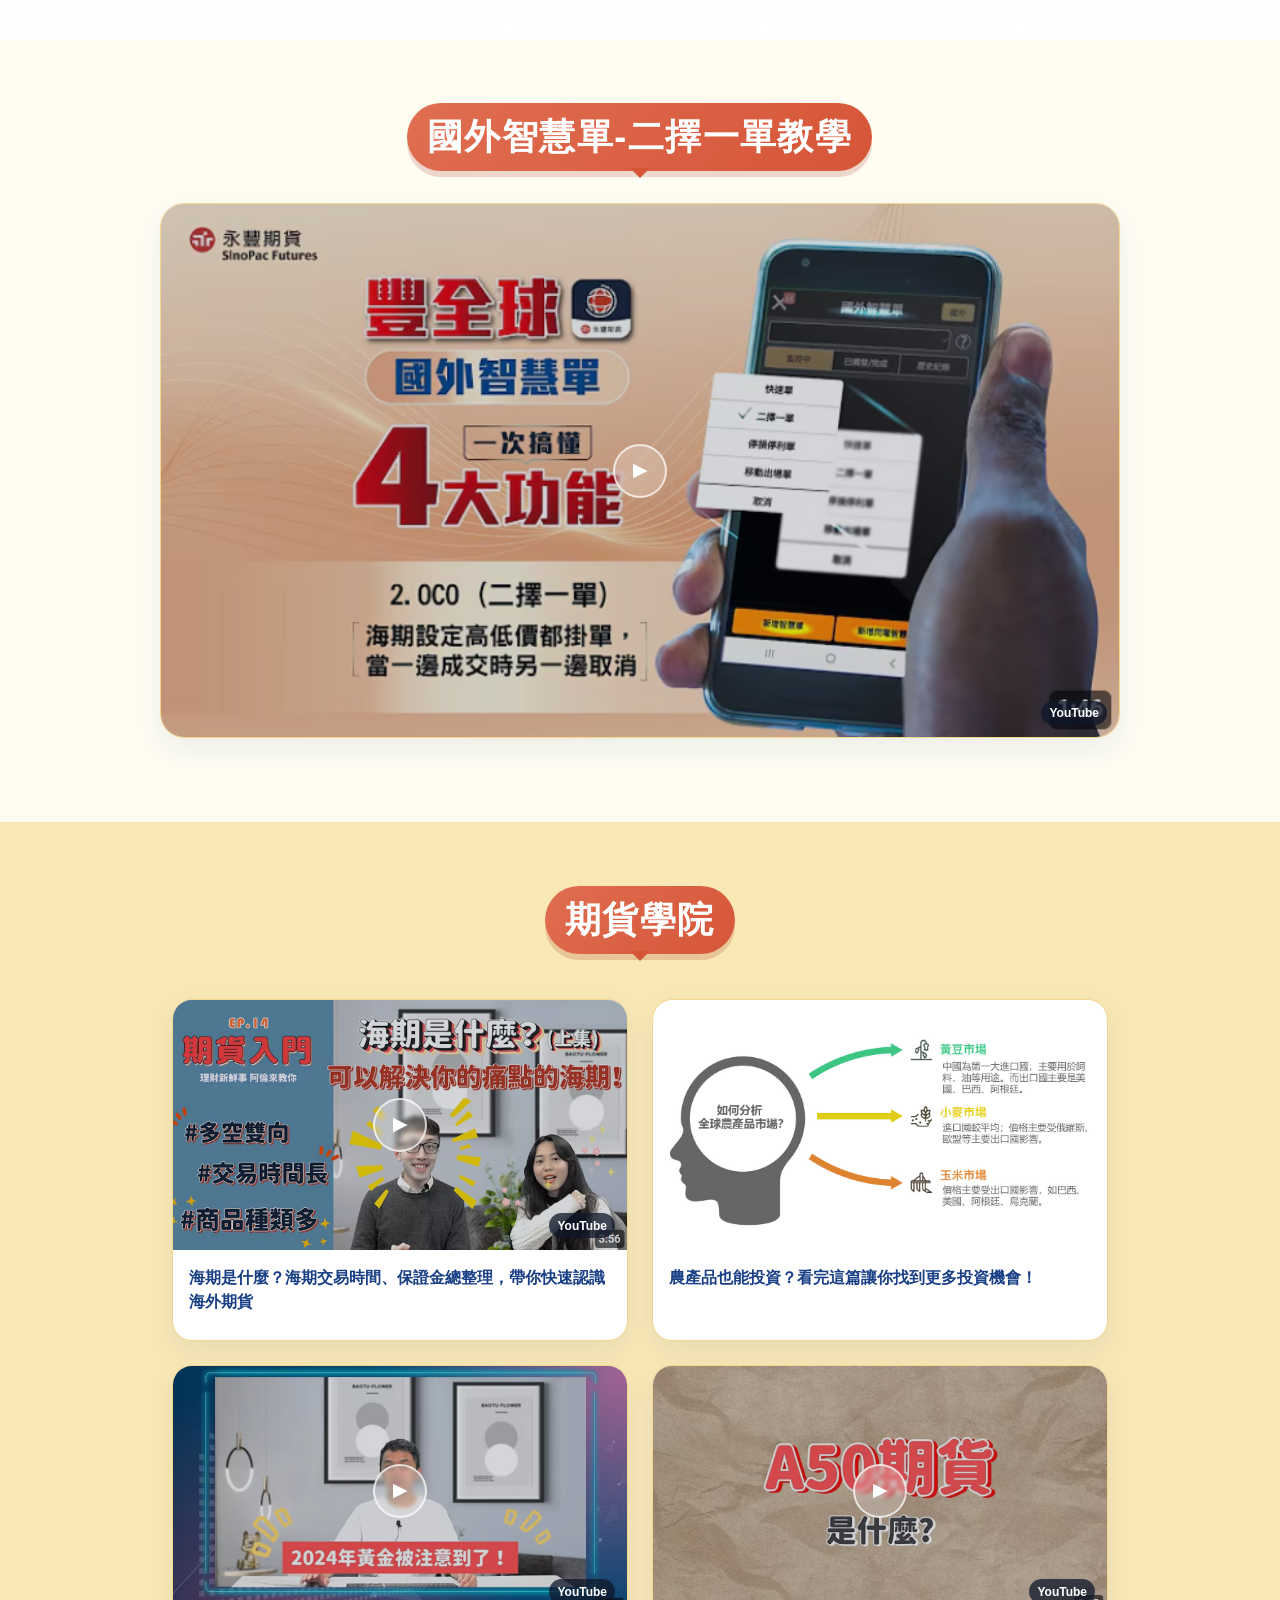
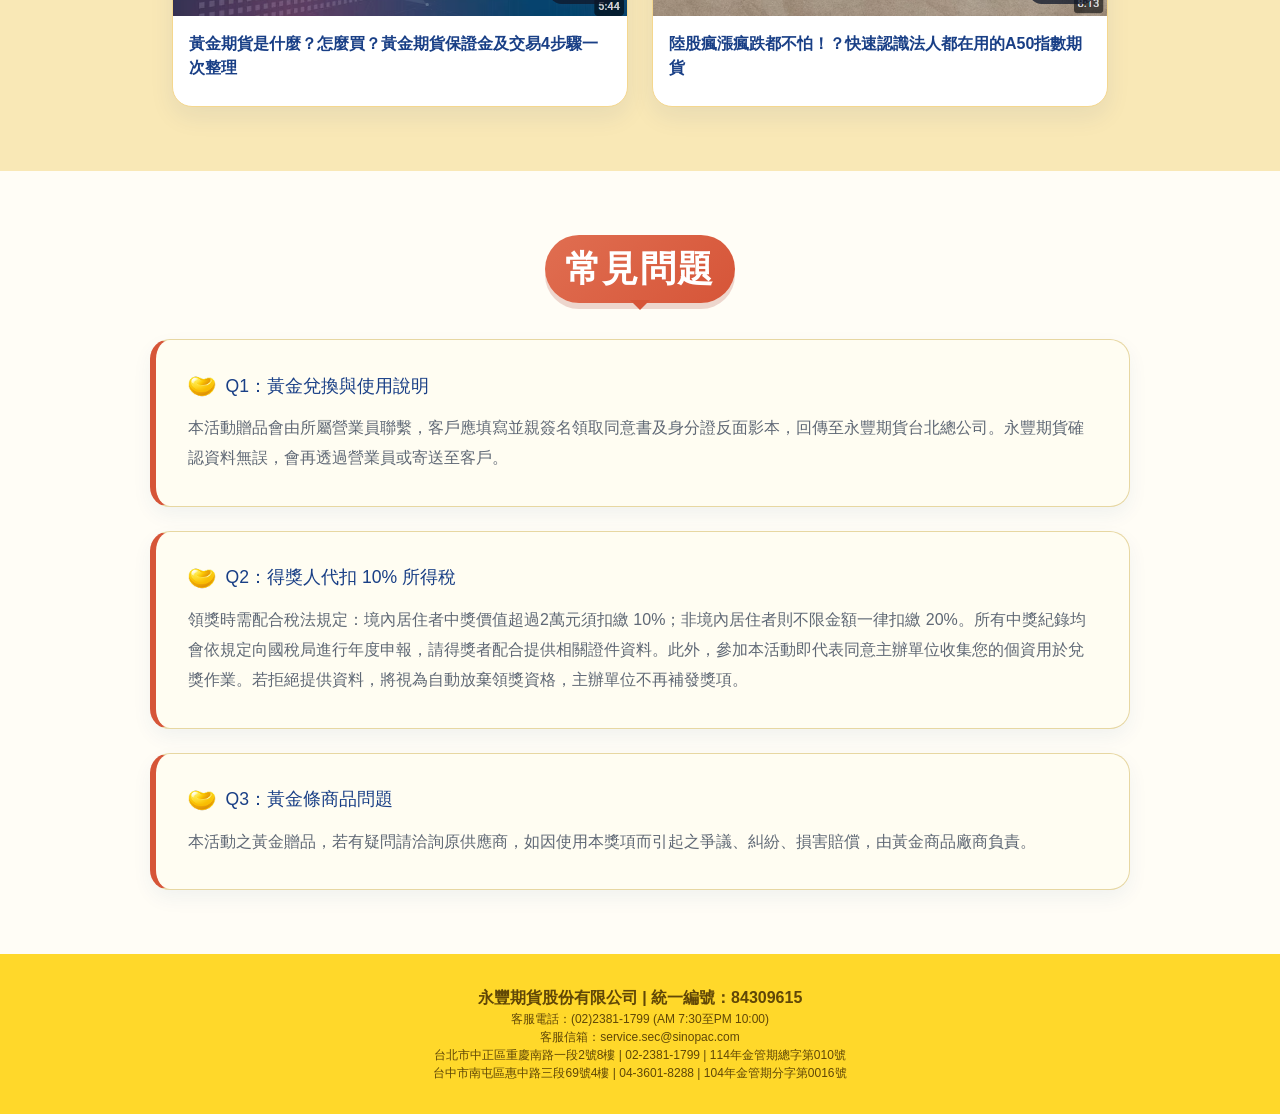
==== commit fd8e5bd2: "修改文案 <p class="tracker-tip">                       * 小提醒：微型日經交易一口計算為 0.5 口                     <br> " ====
--- a/index.html
+++ b/index.html
@@ -500,6 +500,8 @@
                     </div>
                     <p class="tracker-tip">
                       * 小提醒：微型日經交易一口計算為 0.5 口
+                    <br>
+                      * 實際統計口數依永豐期貨官方為主
                     </p>
                   </div>
 
--- a/css/style.css
+++ b/css/style.css
@@ -34,7 +34,7 @@
   background: rgba(255, 255, 255, .96) !important;
 }
 
-.navbar-brand img { display: block; width: auto; height: 28px; }
+.navbar-brand img { display: block; vertical-align: middle; max-width: 100%; max-height:40px;}
 
 .hero {
   position: relative;
@@ -1162,7 +1162,7 @@
   .hero-actions { bottom: 2.25rem; flex-direction: column; align-items: center; bottom: 5px;}
   .hero-actions .btn { width: min(100%, 290px); min-width: 0; }
   .intro::before, .intro::after { font-size: 2rem; }
-  .intro-title { padding: .55rem 1.1rem; font-size: 1.8rem; }
+  .intro-title { padding: .55rem 1.1rem; font-size: 1.6rem; }
   .product-card { padding: 1.35rem; box-shadow: 7px 7px 0 #f7b51c; }
   /* .product-card img { height: 250px; } */
   .visual-block-image { max-height: 260px; }
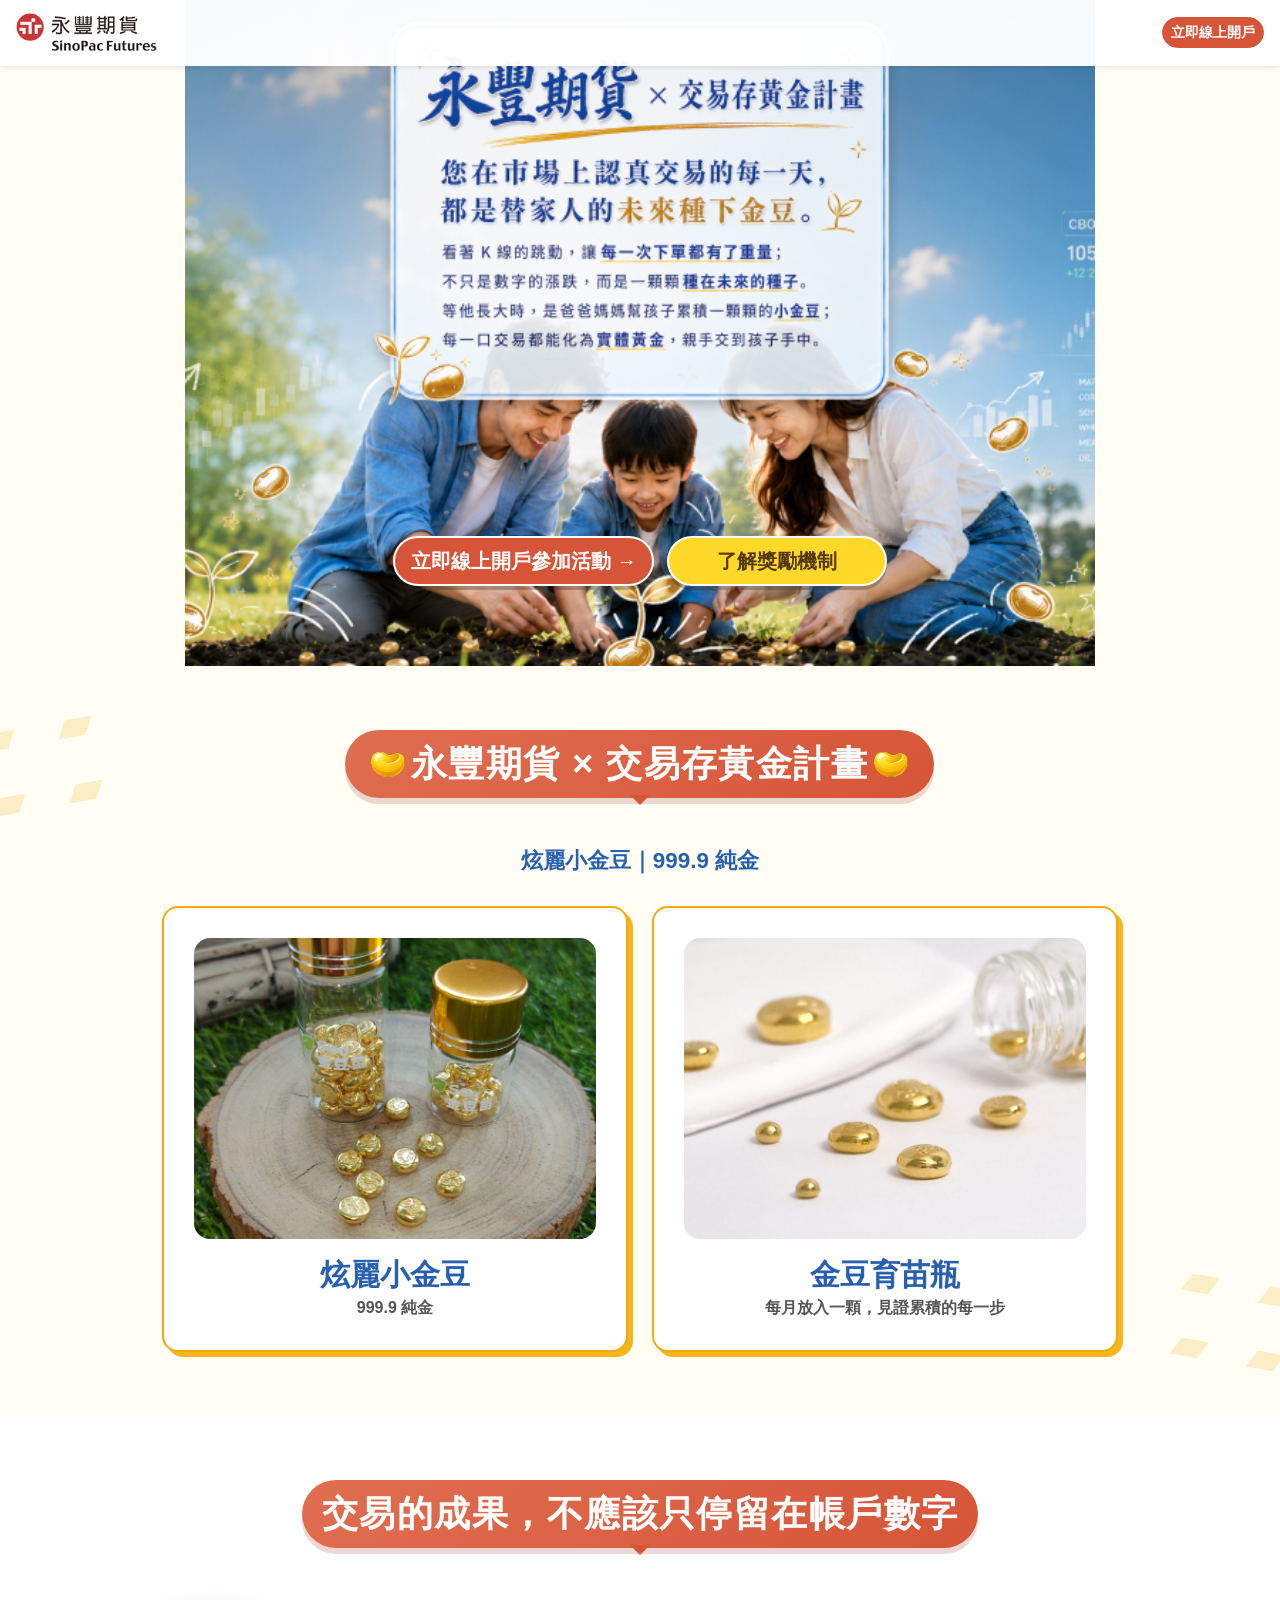
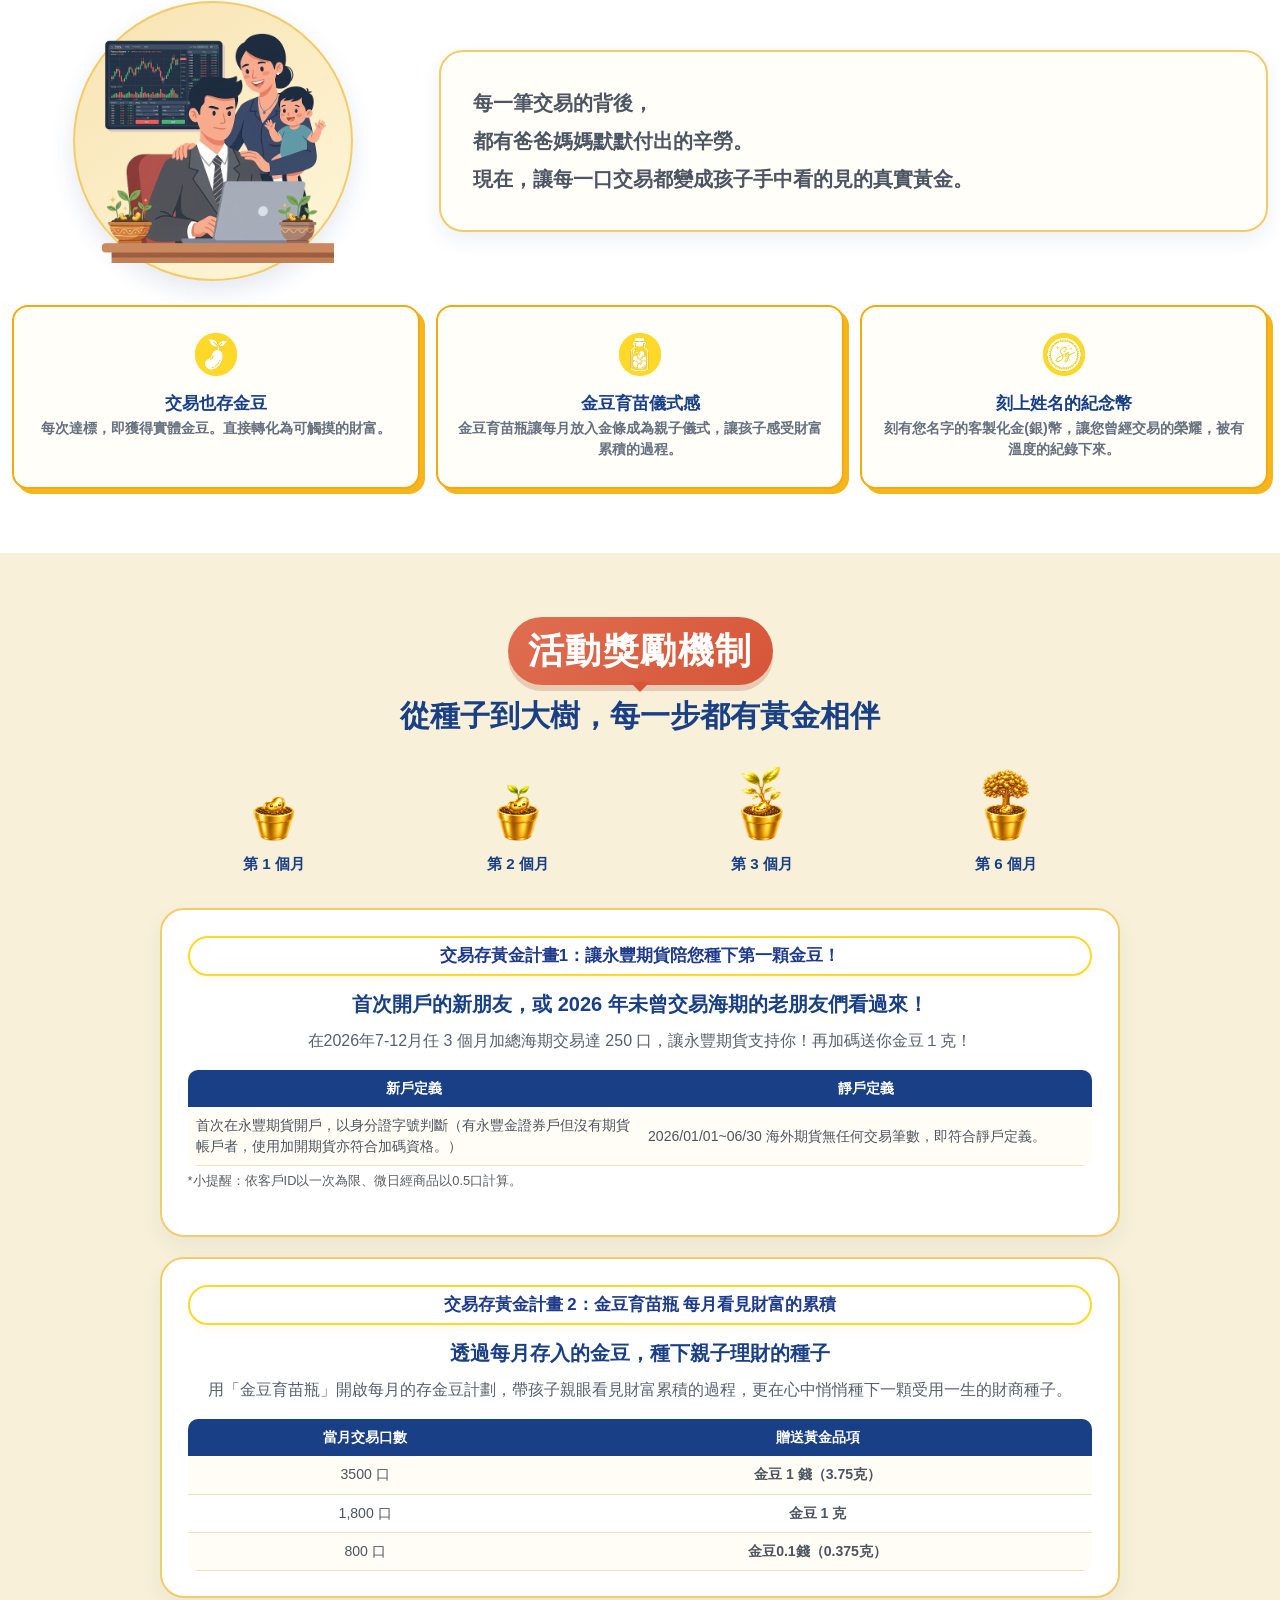
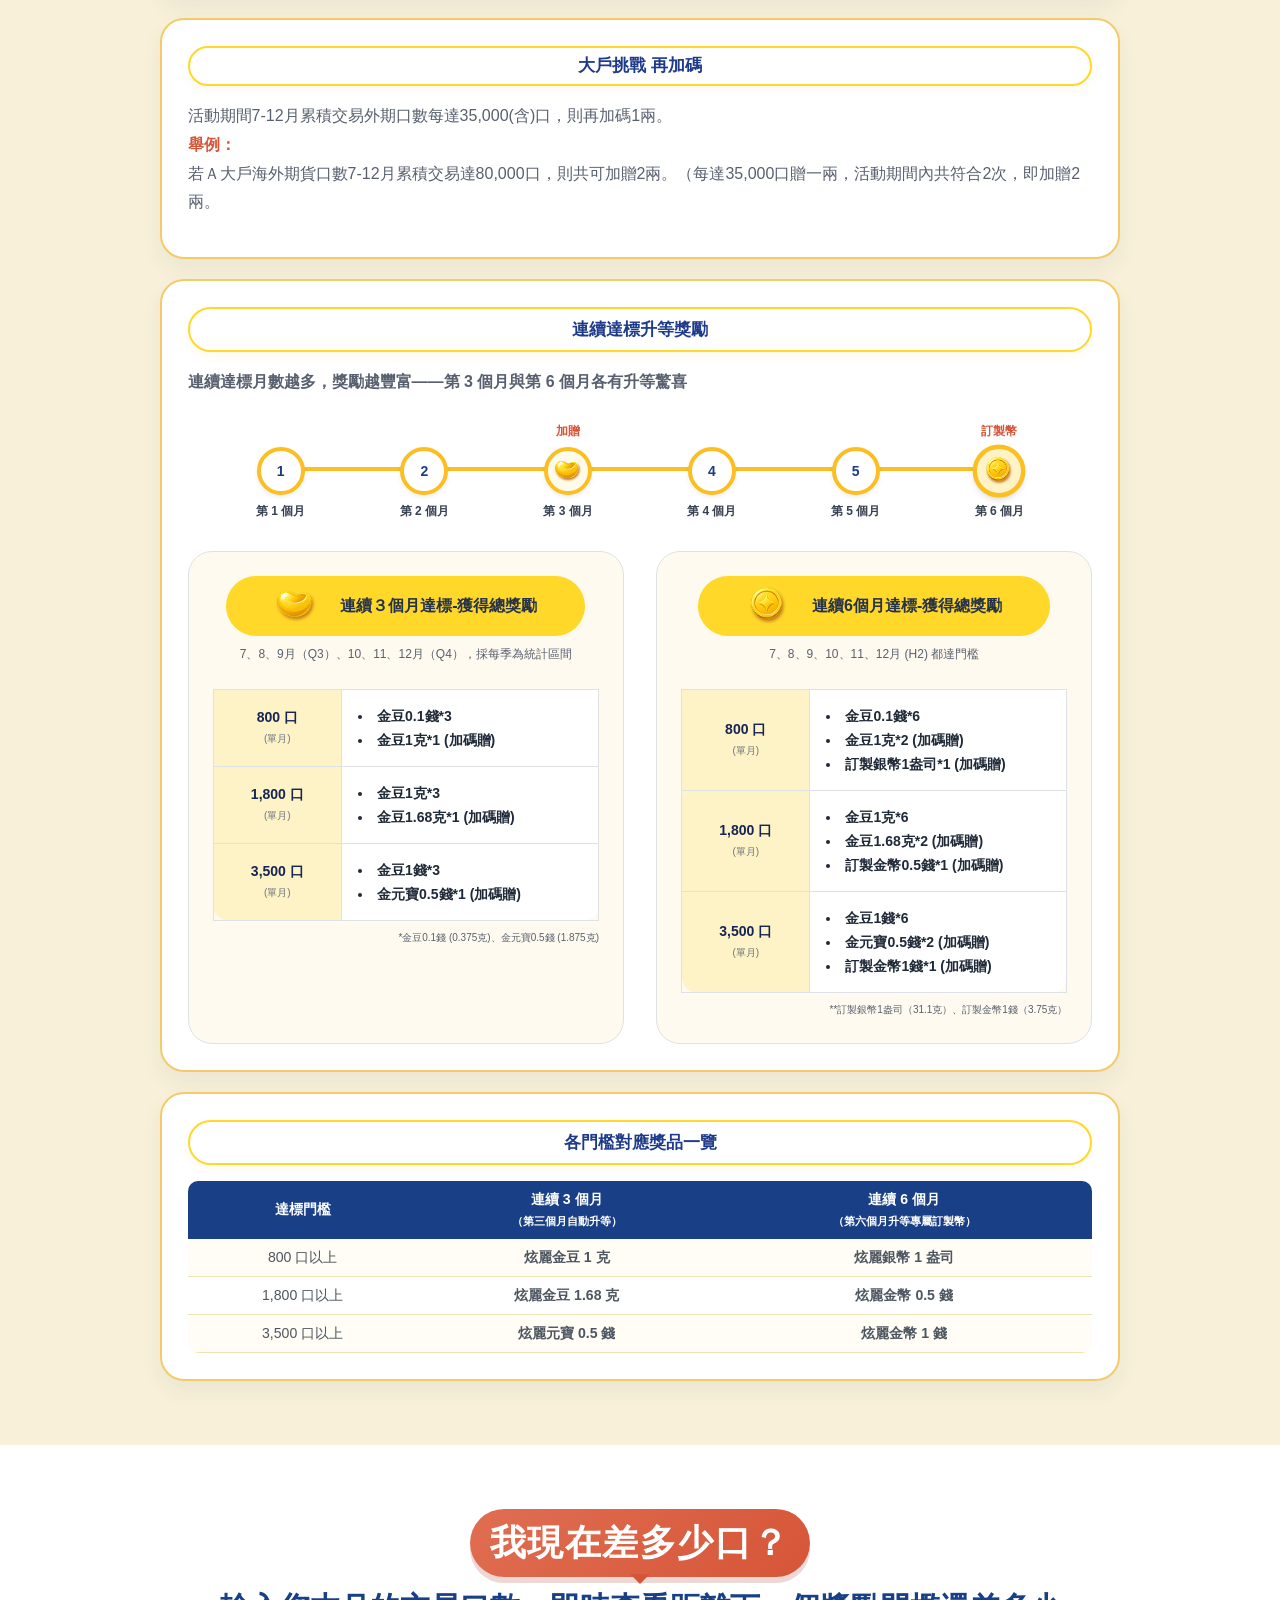
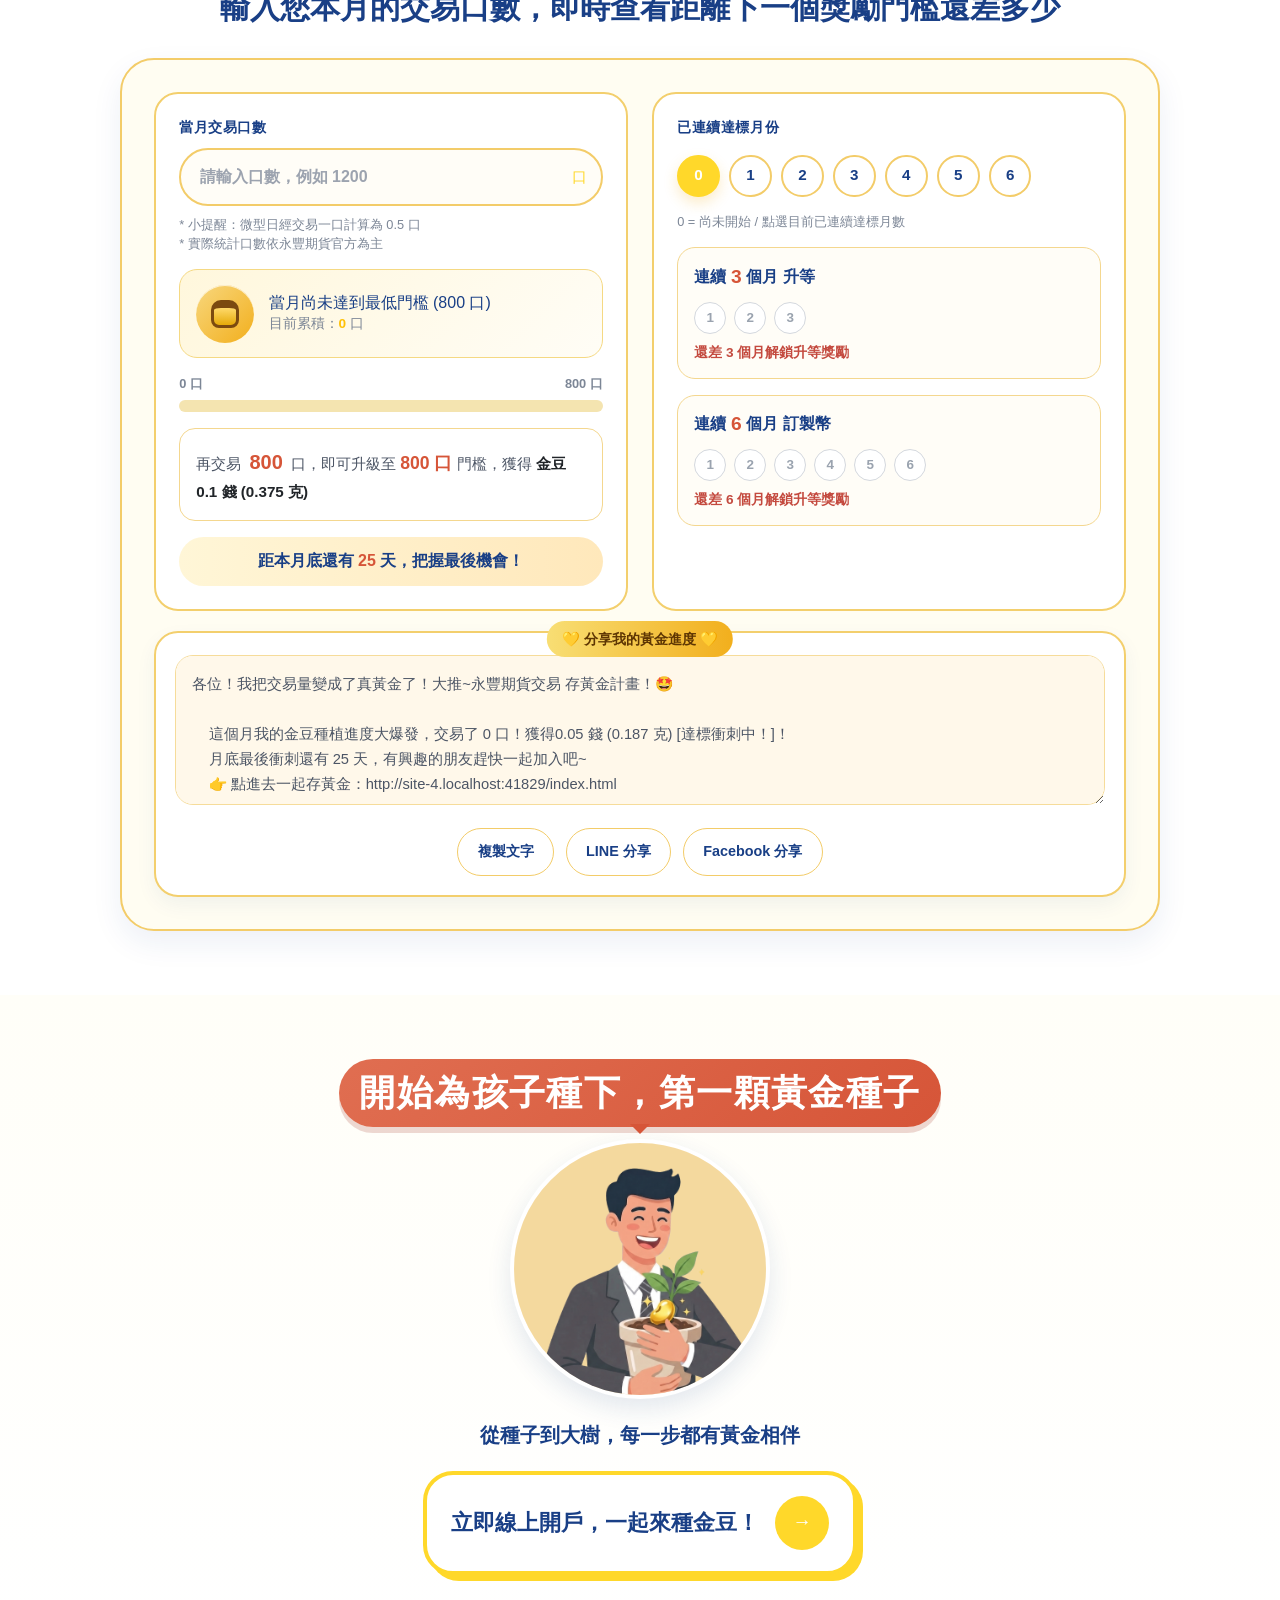
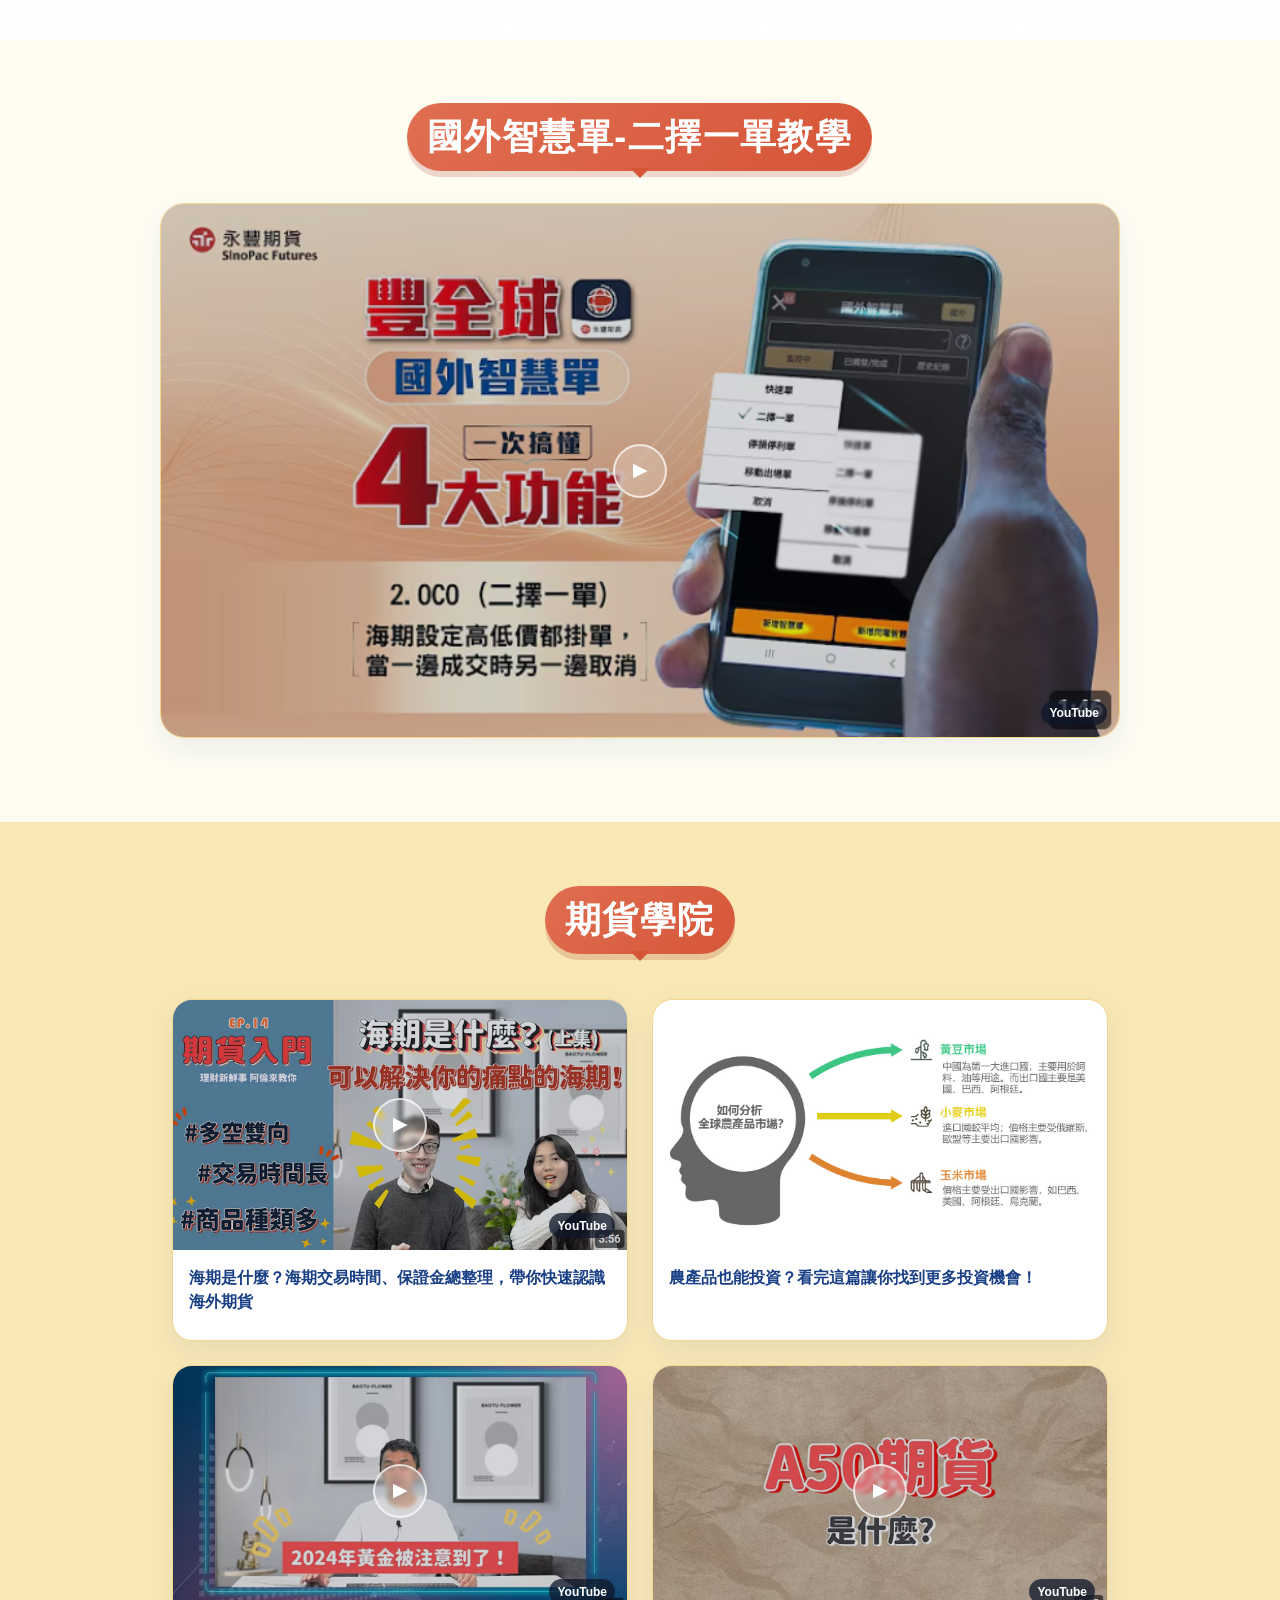
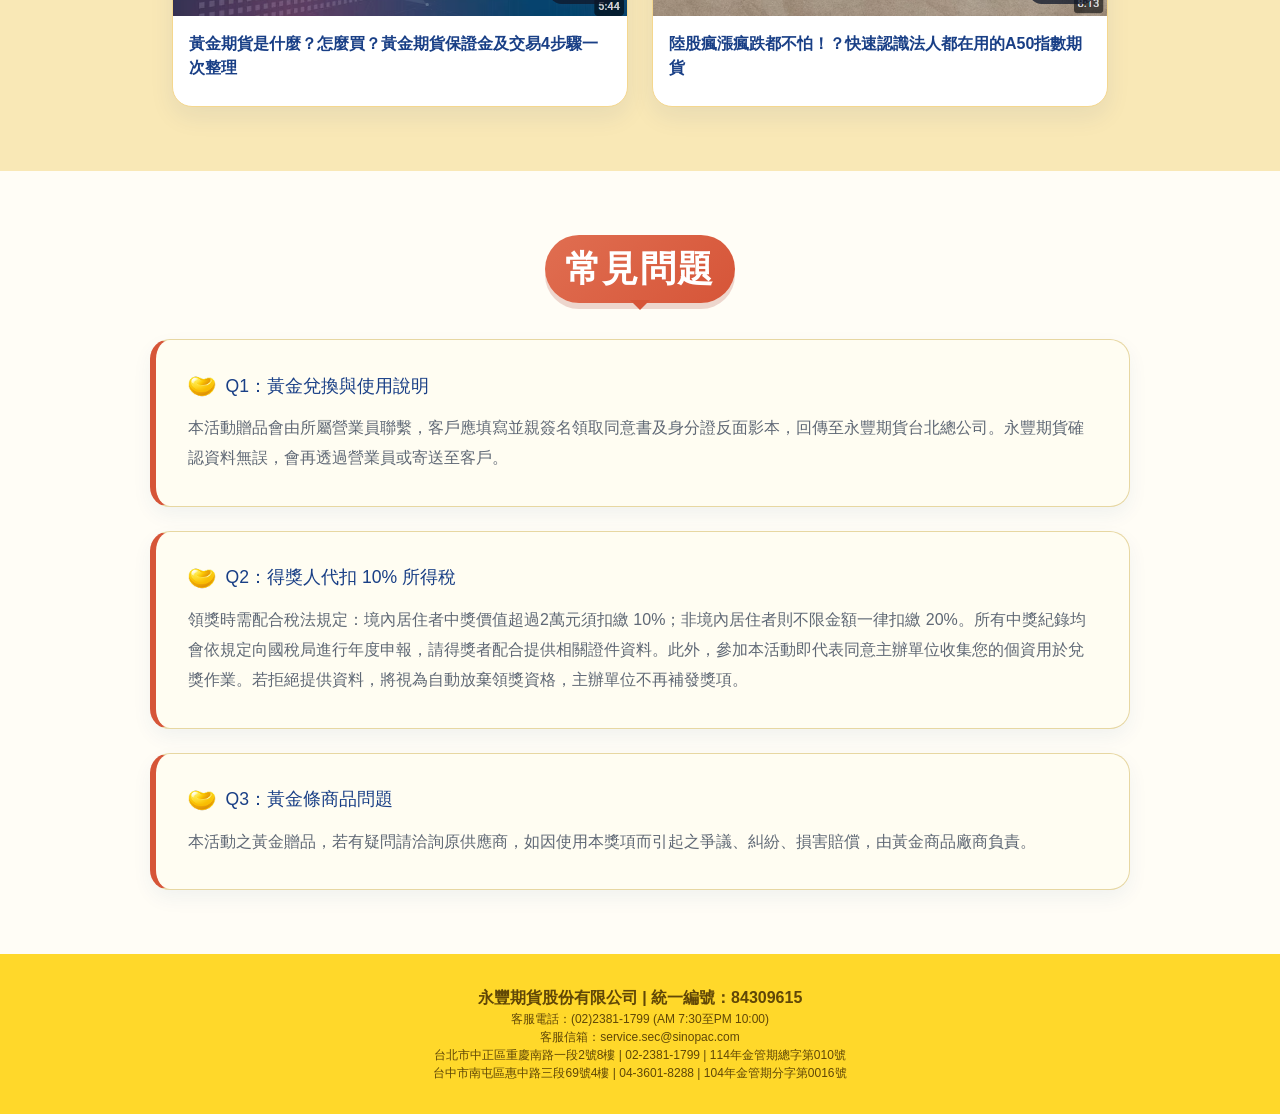
==== commit bb4b7fb8: "修改細節 修改細節" ====
--- a/index.html
+++ b/index.html
@@ -276,7 +276,7 @@
             <p class="rules-plan-copy">
               連續達標月數越多，獎勵越豐富——第 3 個月與第 6 個月各有升等驚喜
             </p>
-            <div class="relative flex items-center justify-between max-w-3xl mx-auto mb-6 px-2 py-2">
+            <div class="relative flex items-center justify-between max-w-3xl mx-auto mb-4 py-2">
               <!-- Connecting Line -->
               <div class="absolute left-6 right-6 top-1/2 -translate-y-1/2 h-1 bg-[#FBBF24] z-0"></div>
               <!-- Step 1 -->
@@ -299,7 +299,7 @@
               
               <!-- Step 3 -->
               <div class="relative z-10 flex flex-col items-center">
-                <span class="text-xs font-black text-spf-red pb-1">加贈</span>
+                <span class="add-text font-black text-spf-red pb-1">加贈</span>
                 <div class="w-12 h-12 rounded-full border-4 border-[#FBBF24] bg-amber-50 flex items-center justify-center font-black text-sm text-[#1E3A8A] shadow-sm relative">
                   <!-- <span class="absolute -top-3 text-[14px]">🪙</span> -->
                    <img src="assets/goldicon3.png" class="w-75" alt="">
@@ -327,7 +327,7 @@
               
               <!-- Step 6 -->
               <div class="relative z-10 flex flex-col items-center">
-                <span class="text-xs font-black text-spf-red pb-1">訂製幣</span>
+                <span class="add-text font-black text-spf-red pb-1">訂製幣</span>
                 <div class="w-12 h-12 rounded-full border-4 border-[#FBBF24] bg-amber-100 flex items-center justify-center font-black text-sm text-[#1E3A8A] shadow-md relative scale-110">
                   <img src="assets/goldicon2.png" class="w-75" alt="">
                 </div>
--- a/css/style.css
+++ b/css/style.css
@@ -1150,6 +1150,11 @@
   color: #6b7280;
   font-size: .85rem;
   line-height: 1.6;
+}
+
+.add-text {
+  font-size: 0.75rem;
+  line-height: 24px;
 }
 
 footer { padding: 2rem 0; color: #604707; background: #FFD82A; font-size: .75rem; text-align: center; }
@@ -1173,4 +1178,7 @@
   .figure { height: 105px; }
   .single-video-content { padding: 1.2rem; }
   .single-video-media { min-height: 220px; }
-}
+  .rules-plan-card .w-12 { width: 2rem; }
+  .rules-plan-card .h-12 { height: 2rem; }
+  .rules-plan-card .text-xs {font-size: .6rem;}
+}
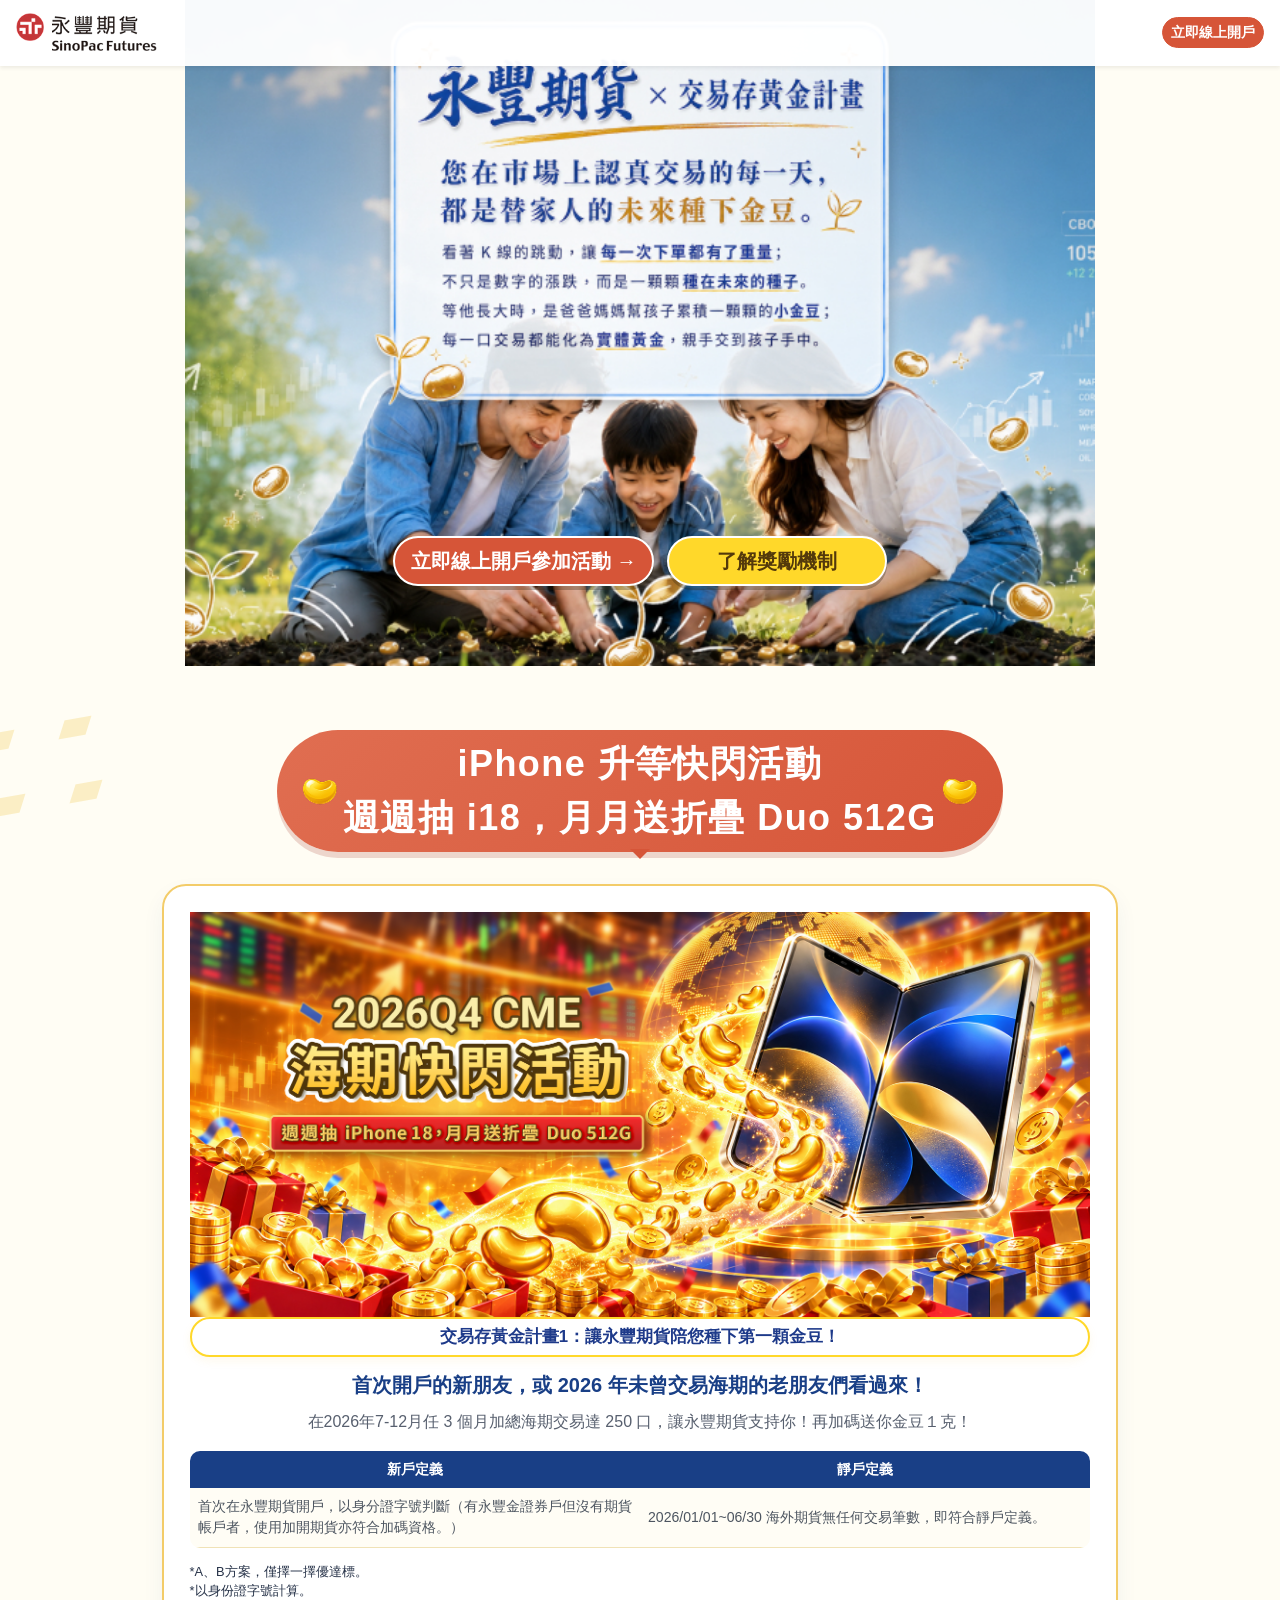
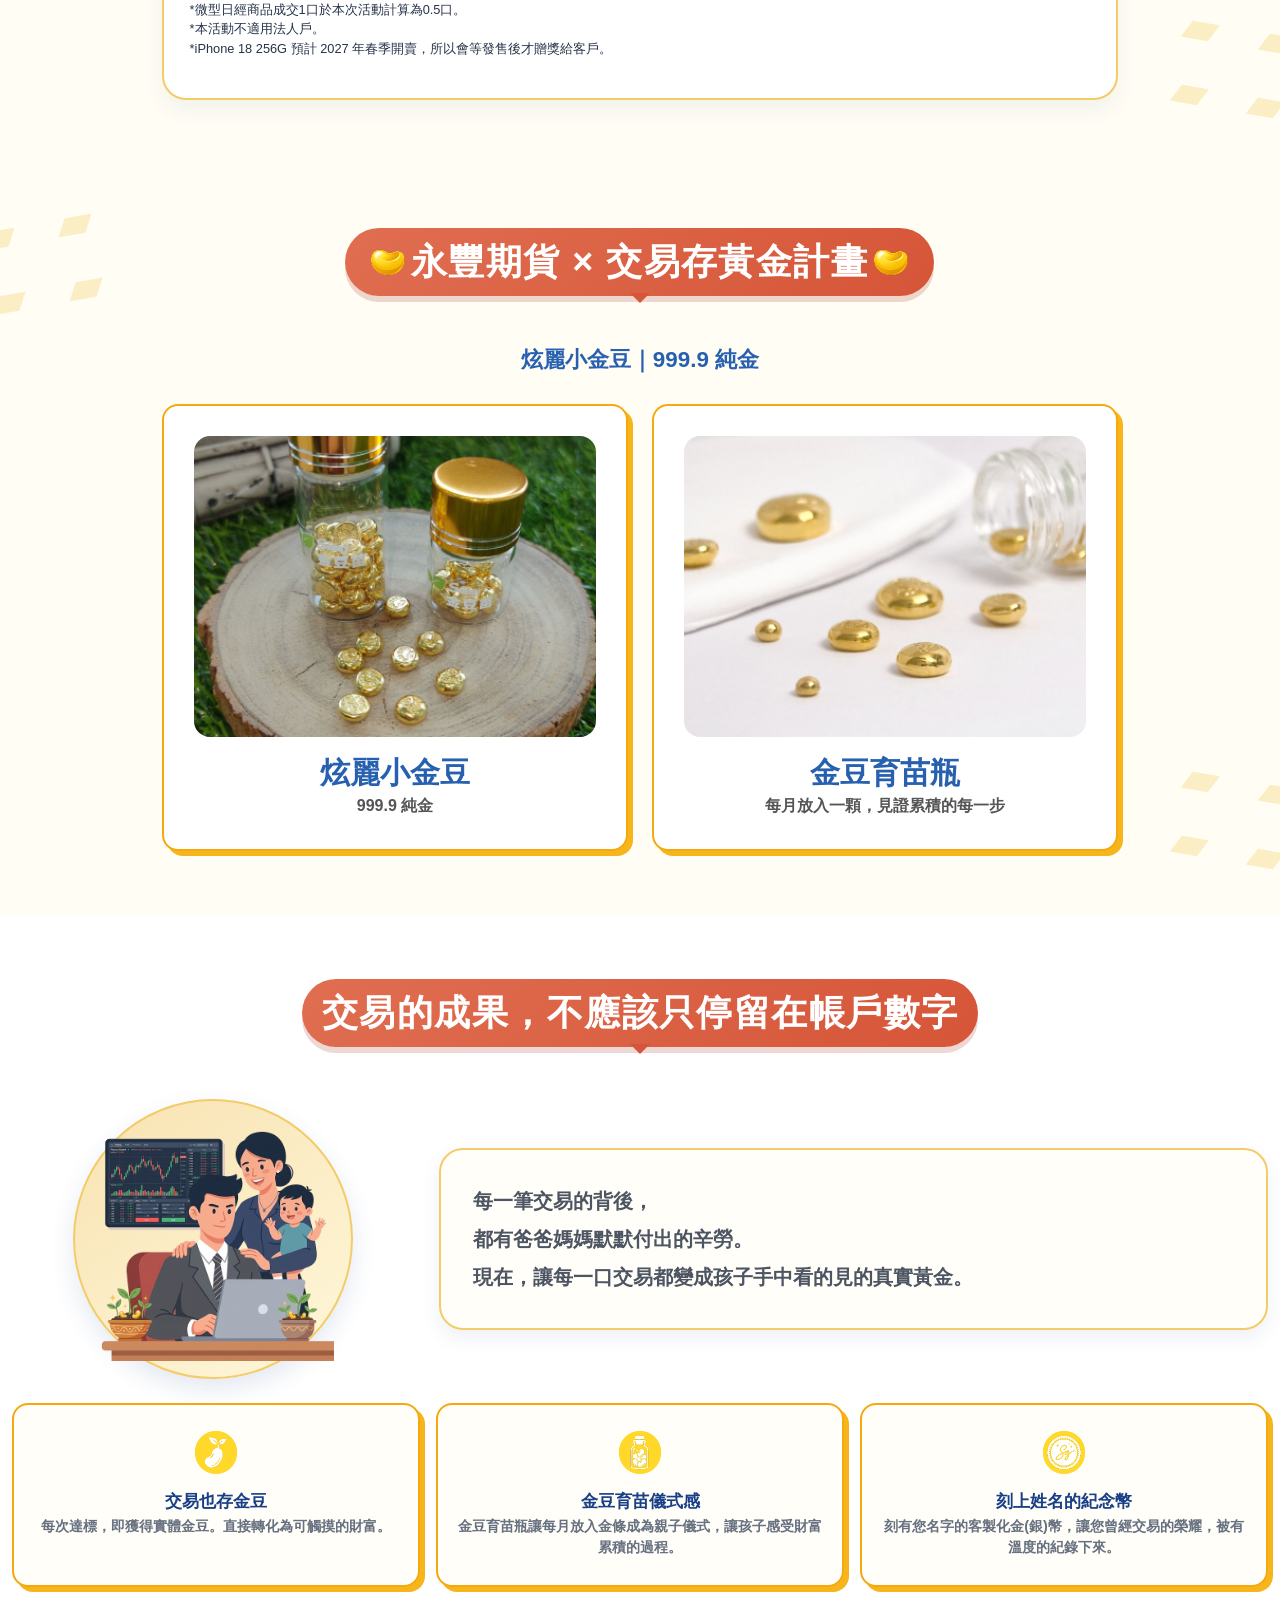
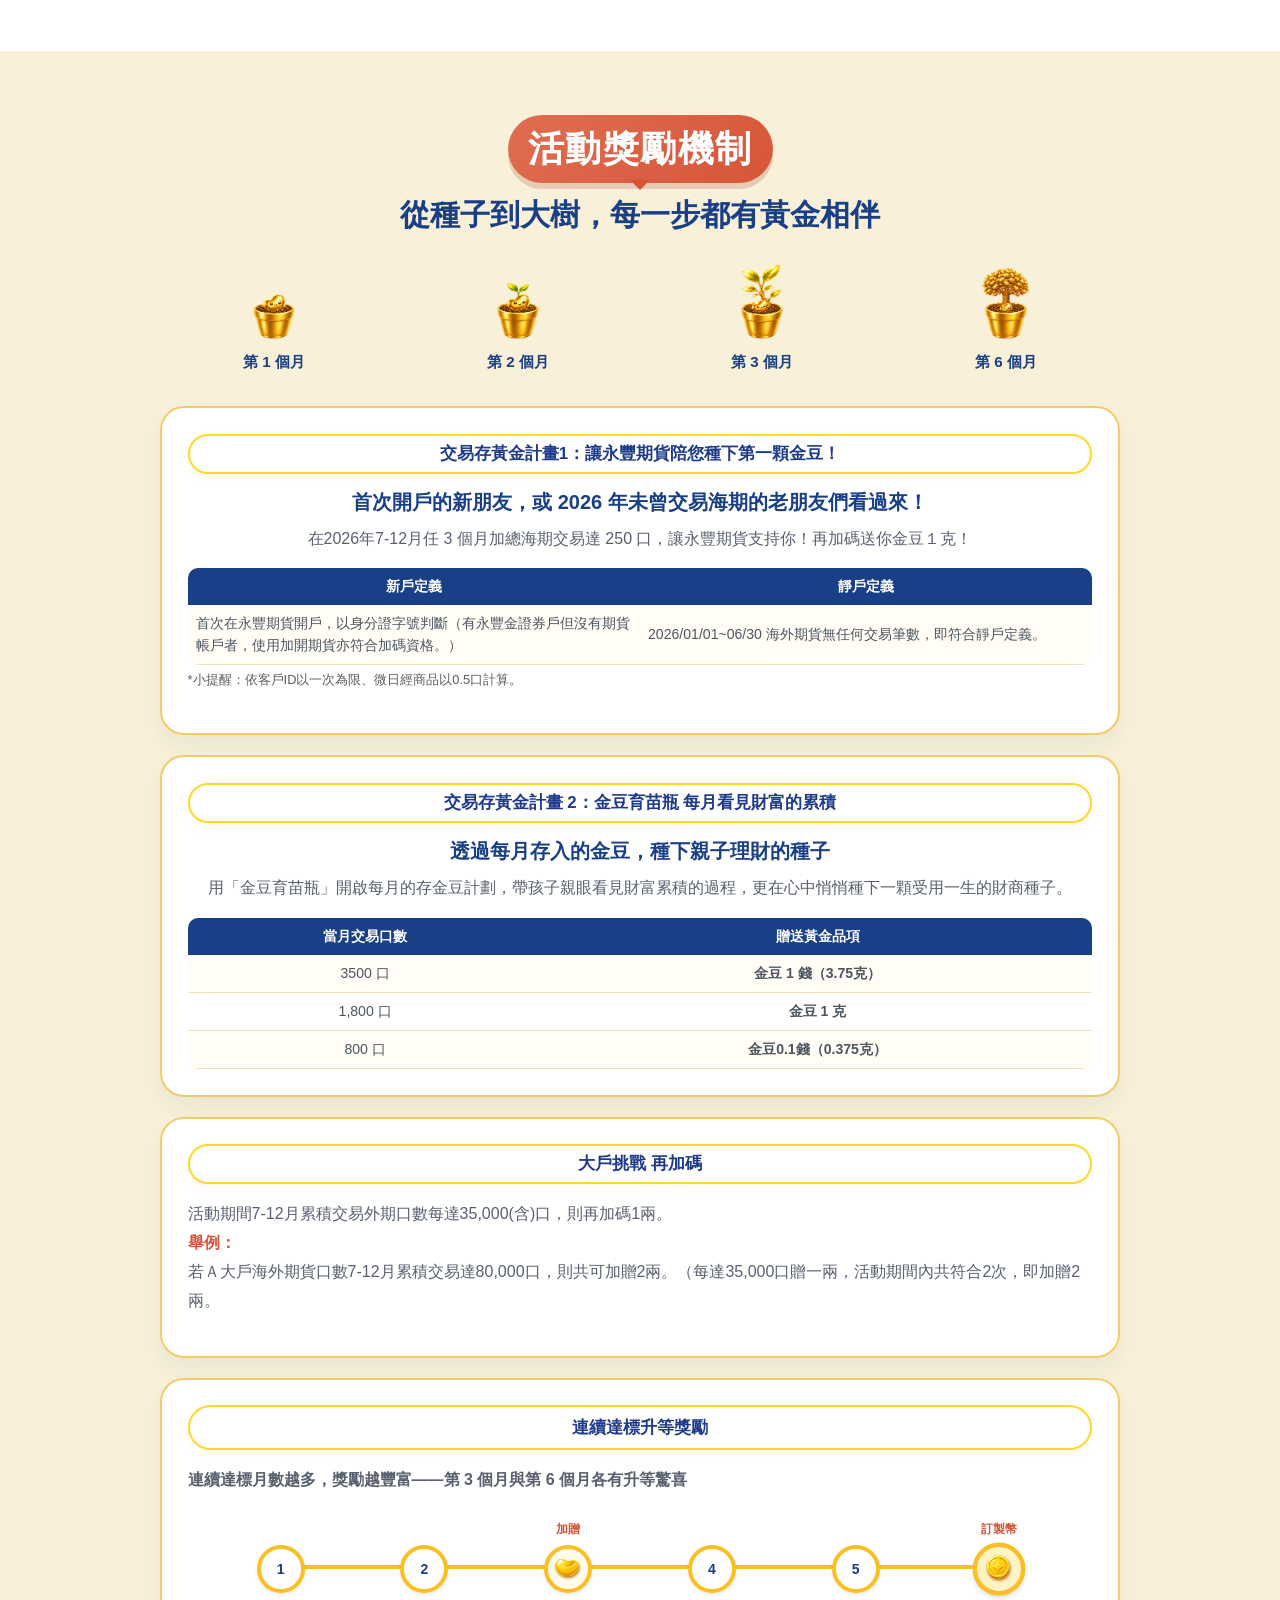
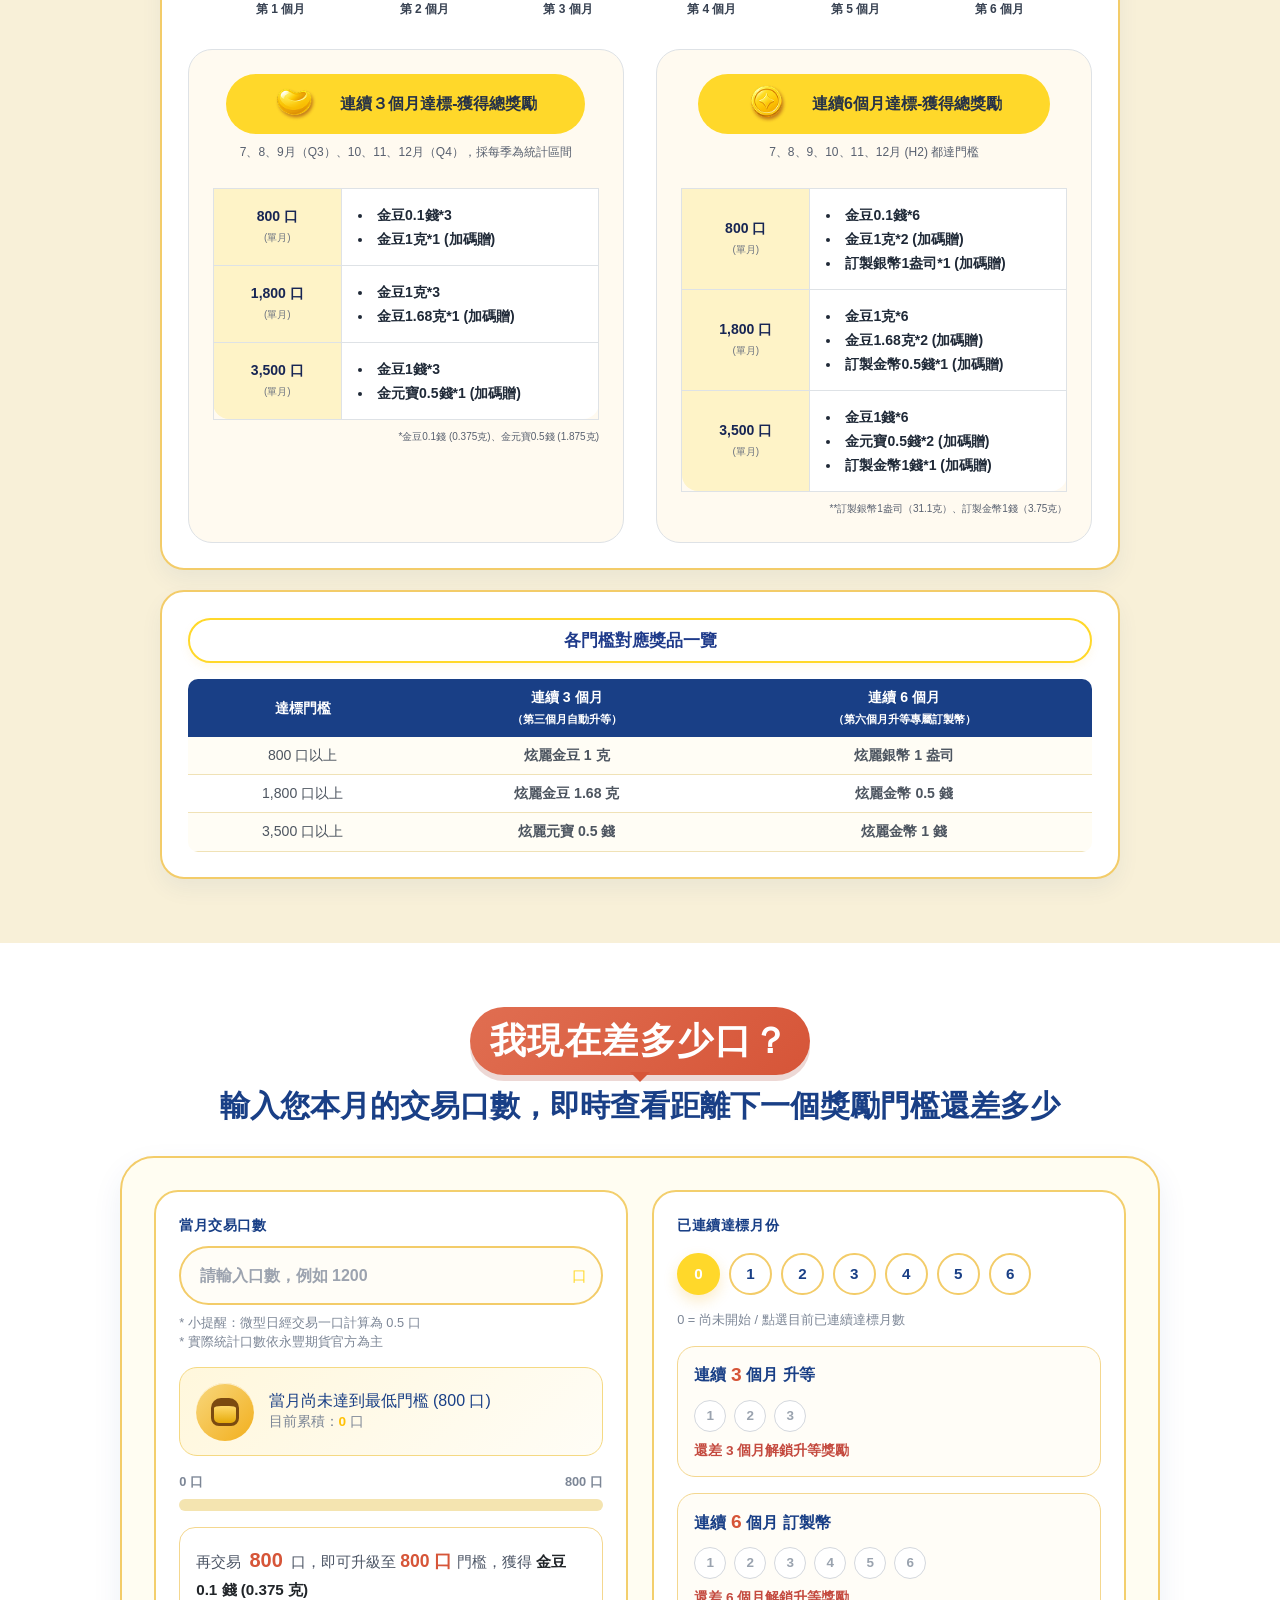
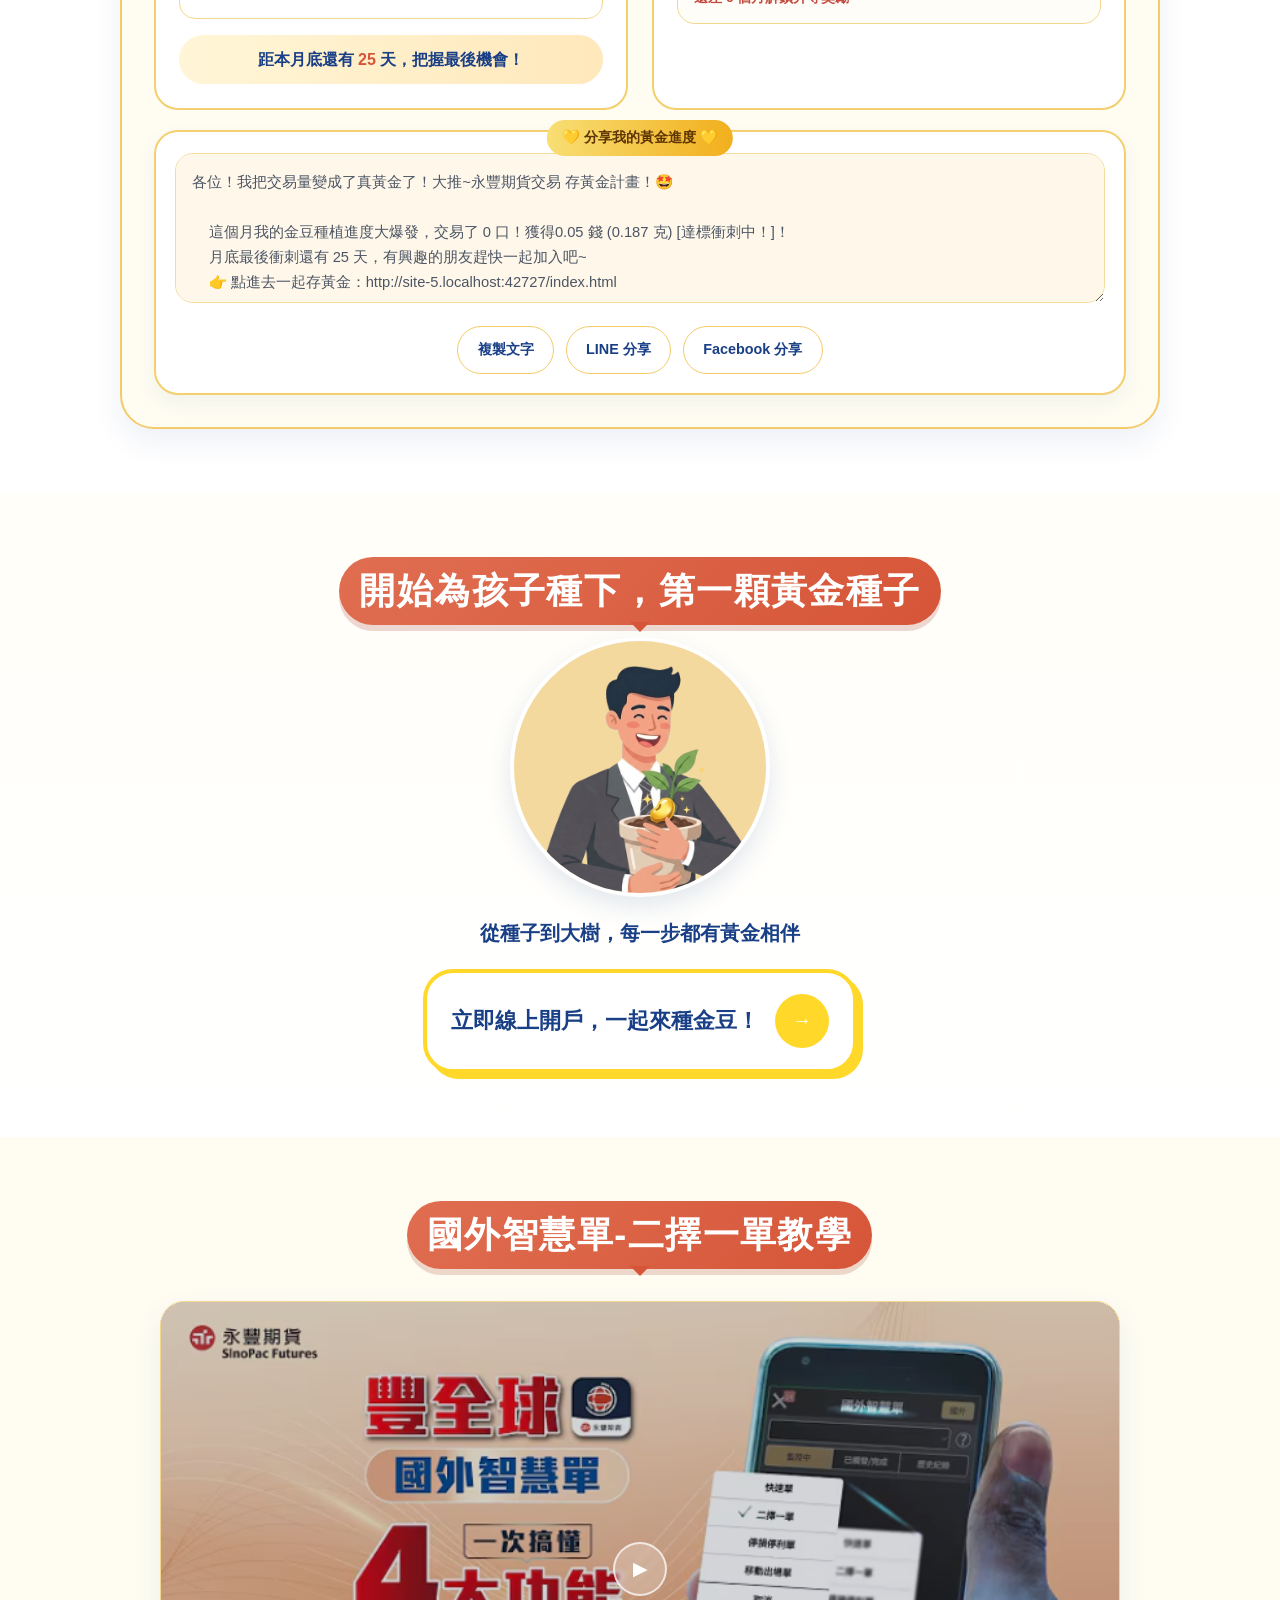
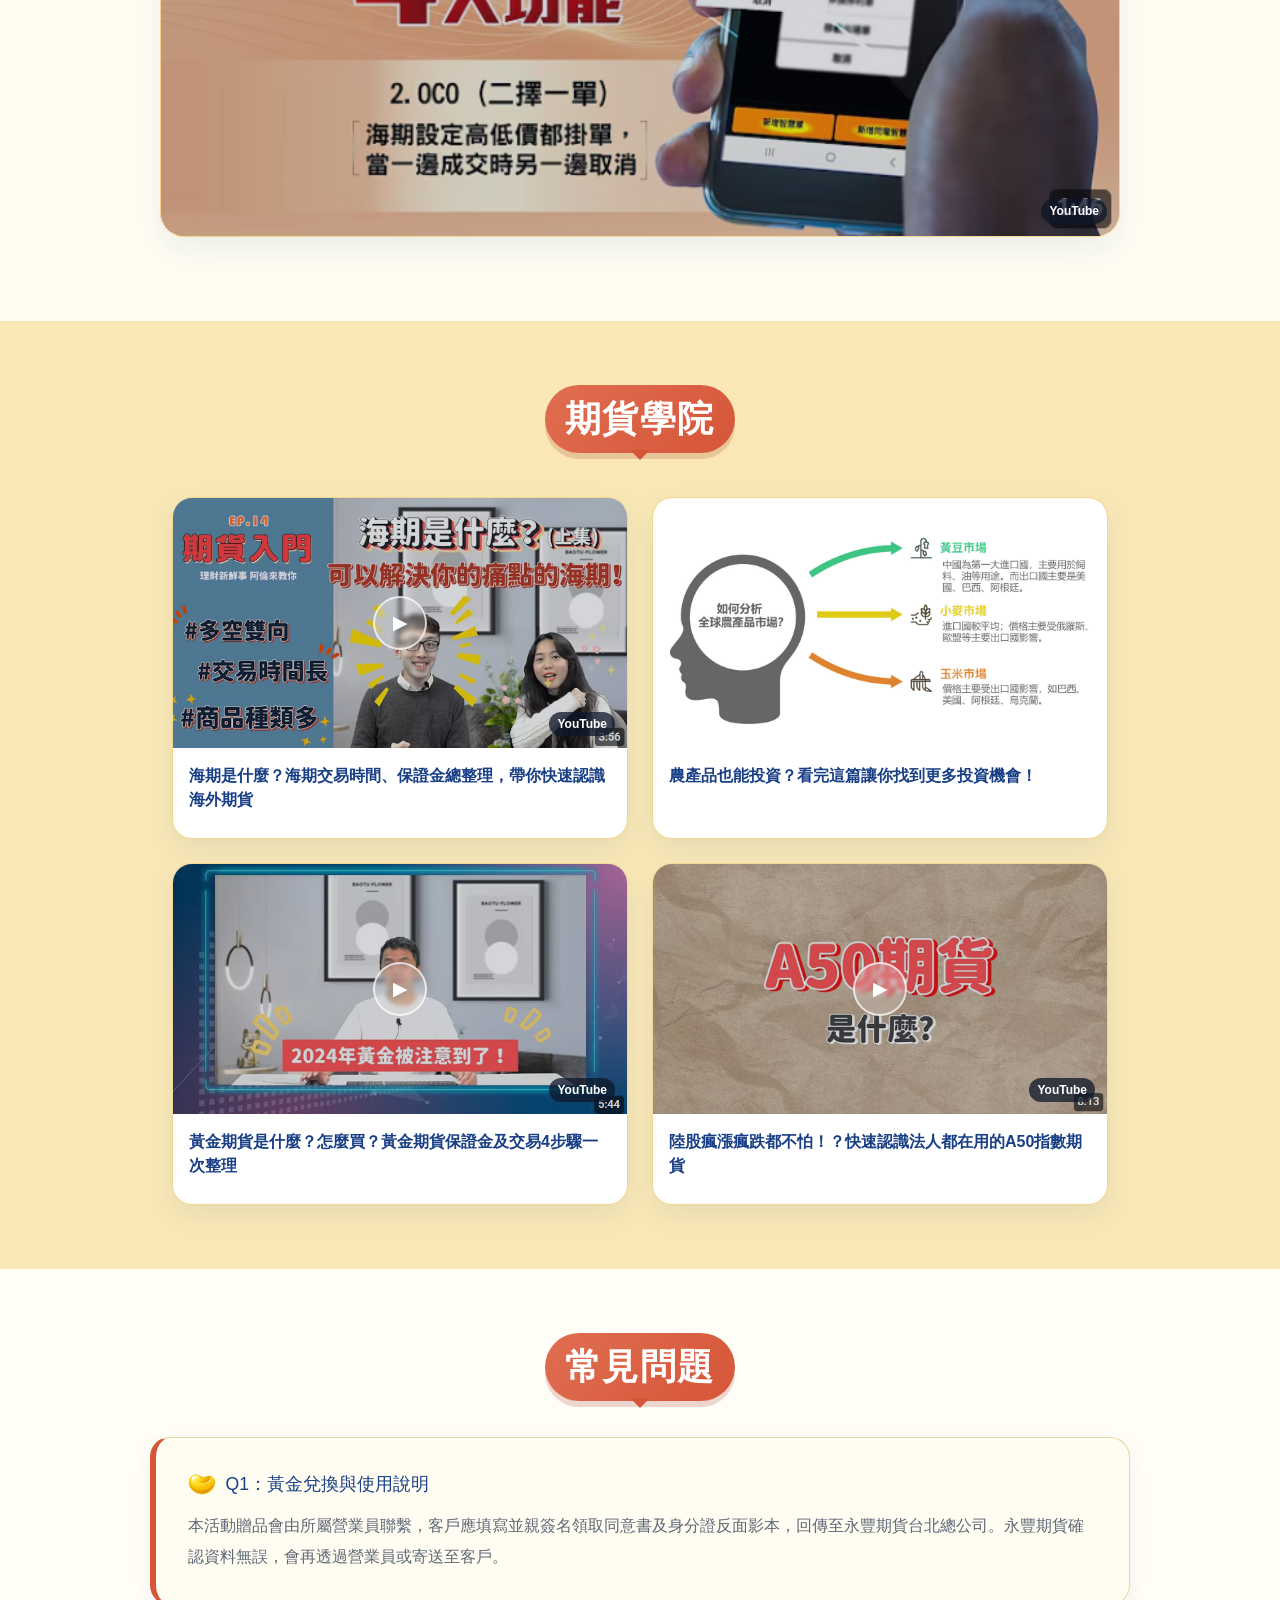
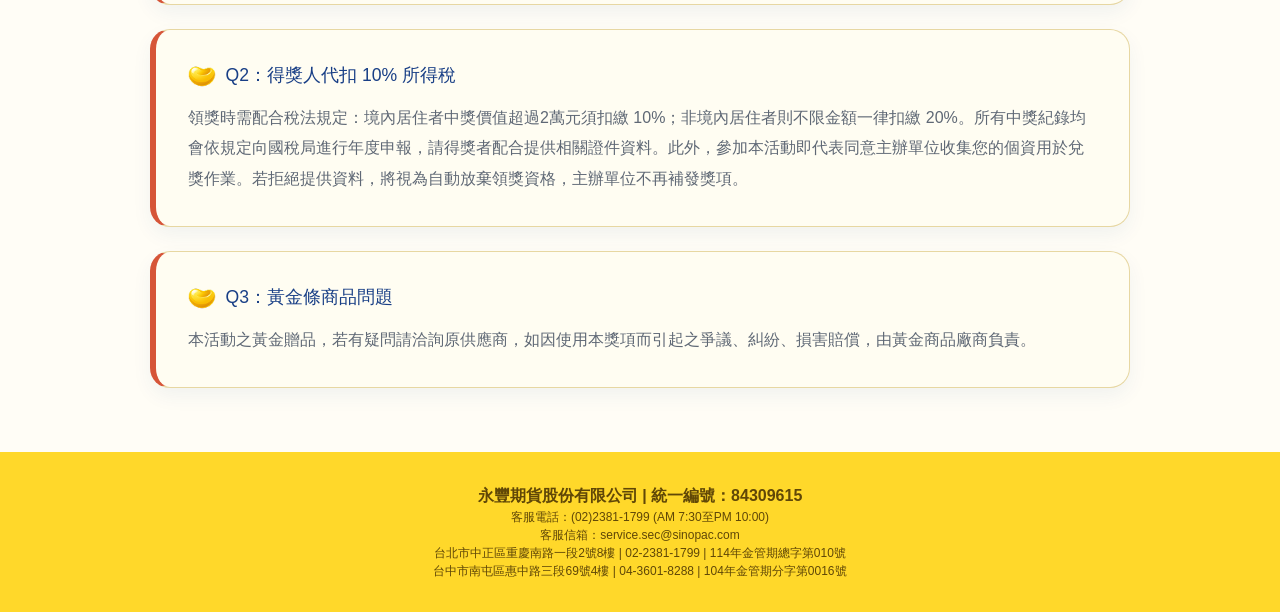
==== commit 2da6a685: "更新" ====
--- a/index.html
+++ b/index.html
@@ -52,6 +52,58 @@
           </a>
         </div>
       </header>
+
+      <section class="section intro">
+        <div class="container text-center">
+          <h2 class="title-pill section-title intro-title animate__animated animate__zoomIn">
+            <img class="goldicon" src="assets/goldicon.png" alt="">
+            iPhone 升等快閃活動 <br>
+            週週抽 i18，月月送折疊 Duo 512G
+            <img class="goldicon" src="assets/goldicon.png" alt="">
+          </h2>
+
+          <div class="rules-plan-card text-center">
+            <img src="assets/2026Q4CMEiphone.jpg" alt="2026Q4CMEiphone">
+            <div class="rules-plan-capsule">
+              <h4>交易存黃金計畫1：讓永豐期貨陪您種下第一顆金豆！</h4>
+            </div>
+            <h5 class="rules-plan-title">
+              首次開戶的新朋友，或 2026 年未曾交易海期的老朋友們看過來！
+            </h5>
+            <p>
+              在2026年7-12月任 3 個月加總海期交易達 250 口，讓永豐期貨支持你！再加碼送你金豆１克！
+            </p>
+            <div class="table-responsive">
+              <table class="table rules-table align-middle mb-0">
+                <thead>
+                  <tr>
+                    <th width="50%">新戶定義</th>
+                    <th width="50%">靜戶定義</th>
+                  </tr>
+                </thead>
+                <tbody>
+                  <tr class="text-left">
+                    <td>首次在永豐期貨開戶，以身分證字號判斷（有永豐金證券戶但沒有期貨帳戶者，使用加開期貨亦符合加碼資格。）</td>
+                    <td>2026/01/01~06/30 海外期貨無任何交易筆數，即符合靜戶定義。</td>
+                  </tr>
+                </tbody>
+              </table>
+            </div>
+            <p>
+              <small class="text-left">
+                <ul>
+                  <li>*A、B方案，僅擇一擇優達標。</li>
+                  <li>*以身份證字號計算。</li>
+                  <li>*微型日經商品成交1口於本次活動計算為0.5口。</li>
+                  <li>*本活動不適用法人戶。</li>
+                  <li>*iPhone 18 256G 預計 2027 年春季開賣，所以會等發售後才贈獎給客戶。</li>
+                </ul>
+              </small>
+            </p>
+          </div>
+        </div>
+      </section>
+
       <section class="section intro">
         <div class="container text-center">
           <h2 class="title-pill section-title intro-title animate__animated animate__zoomIn">
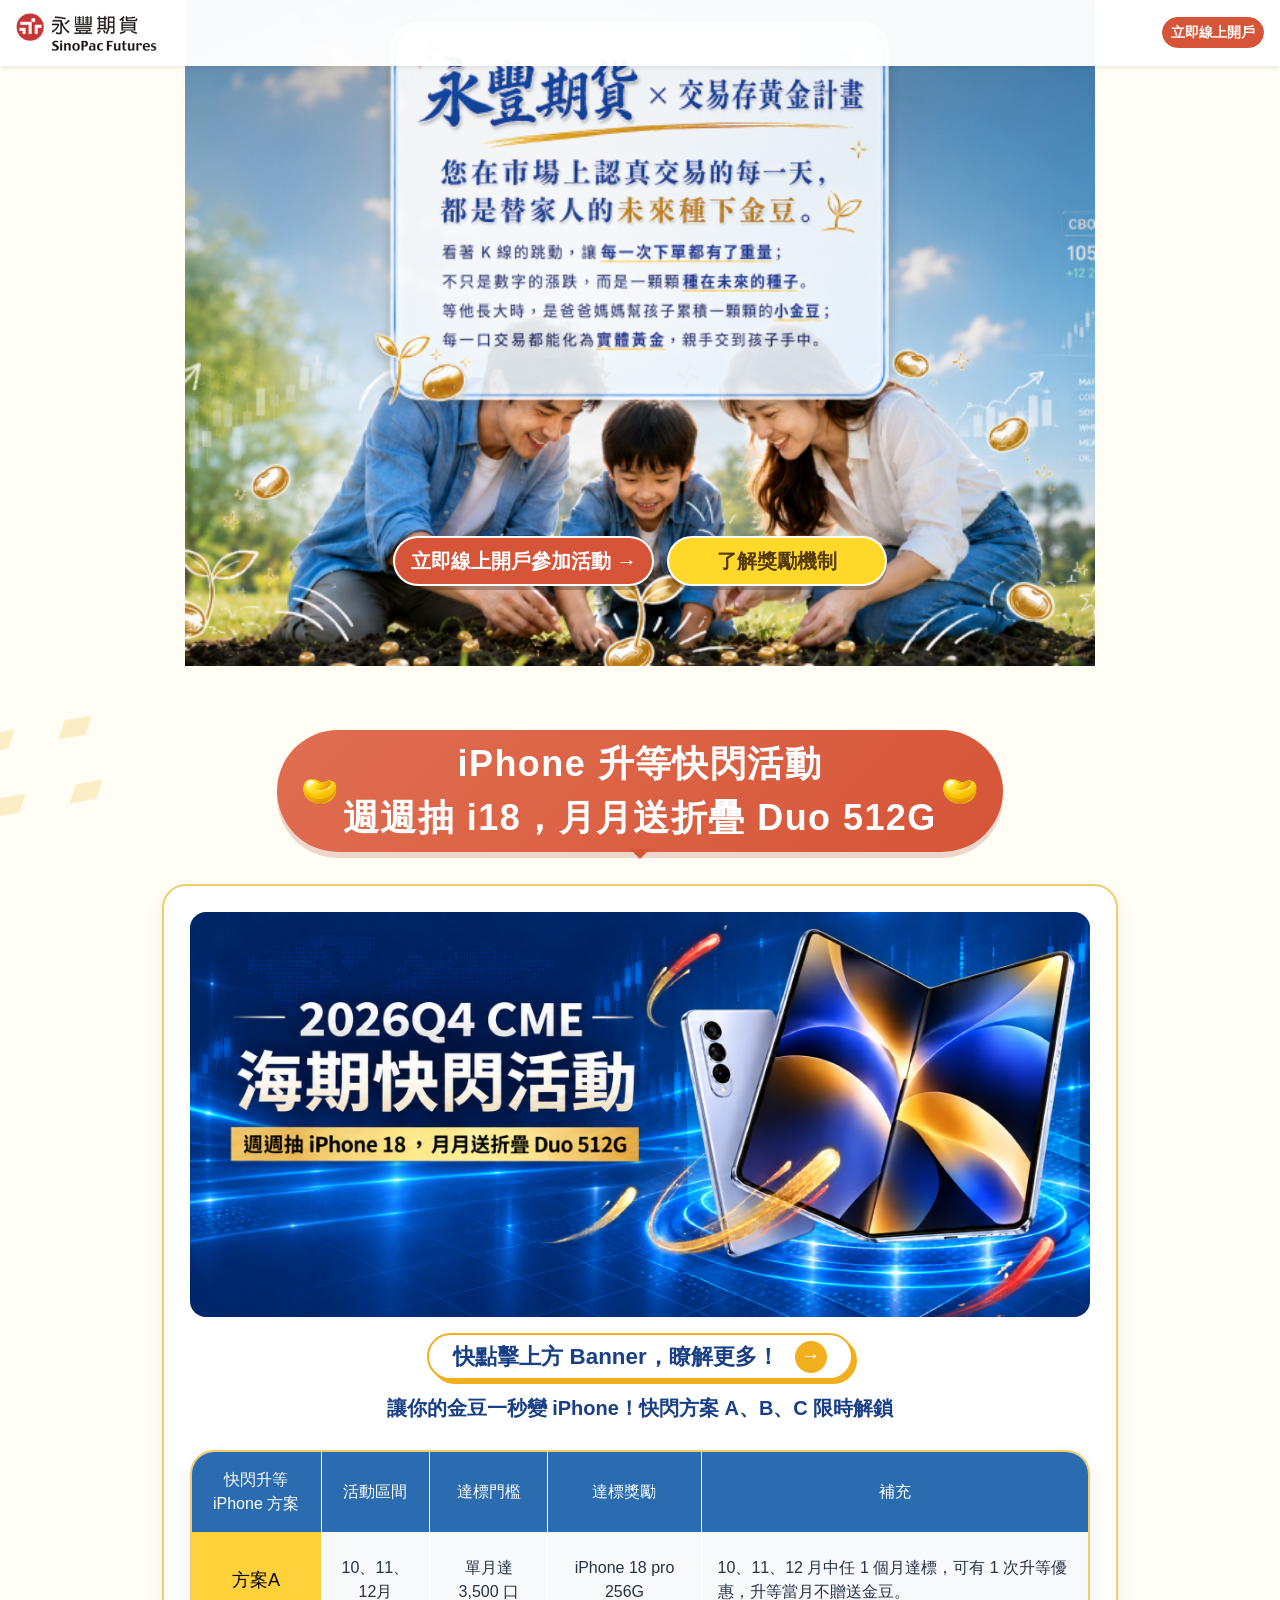
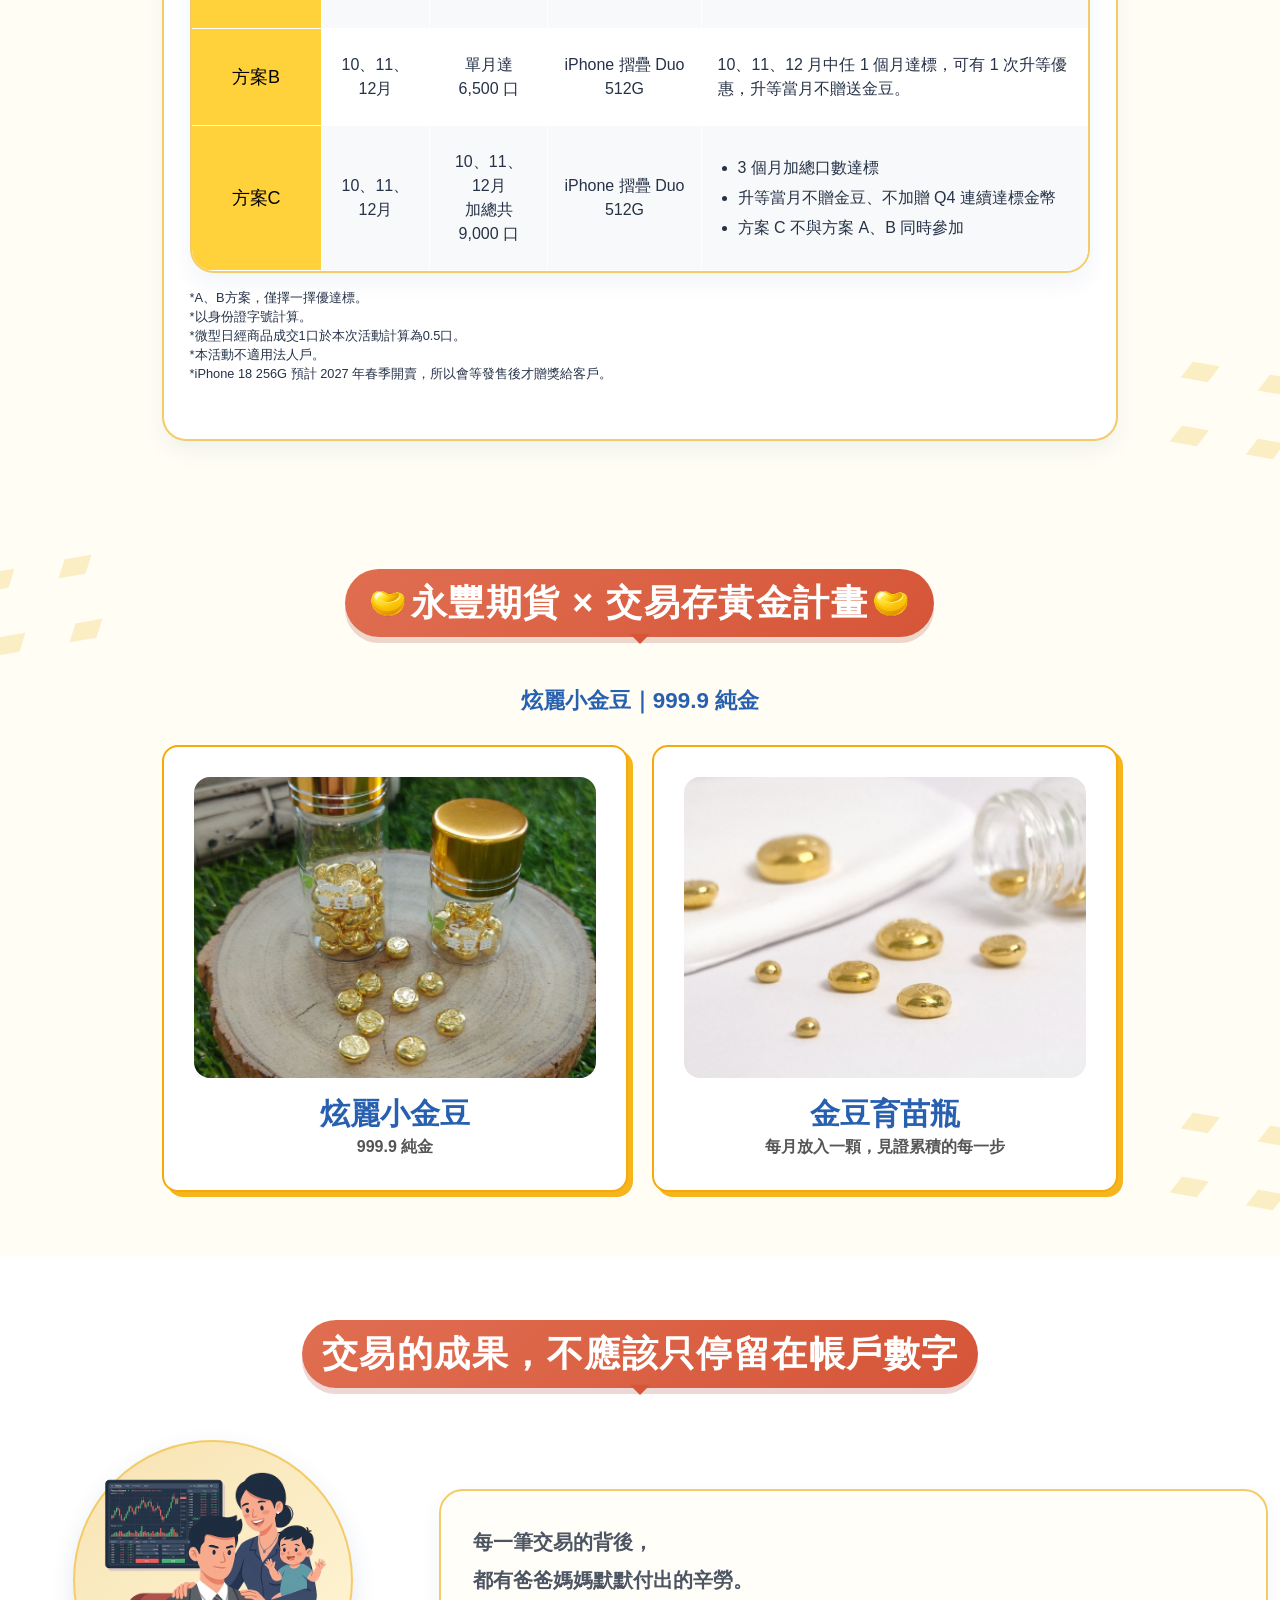
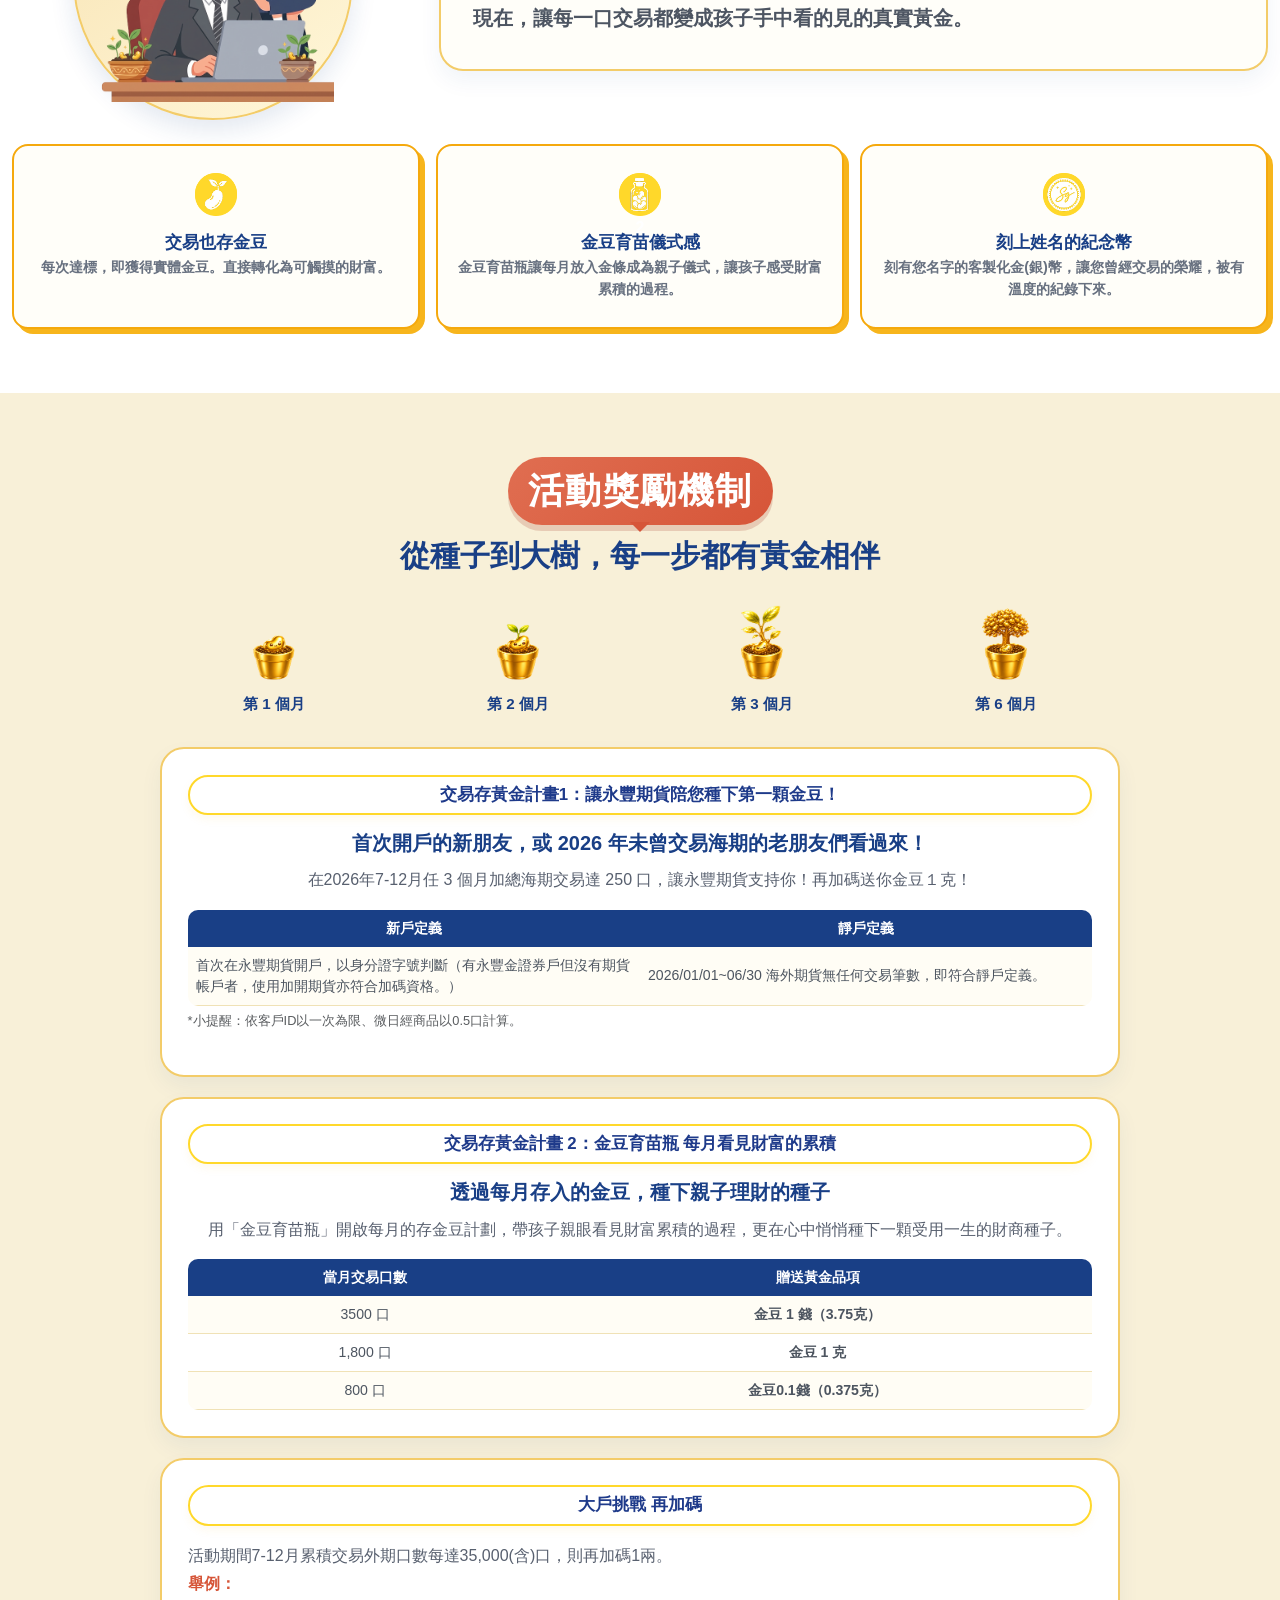
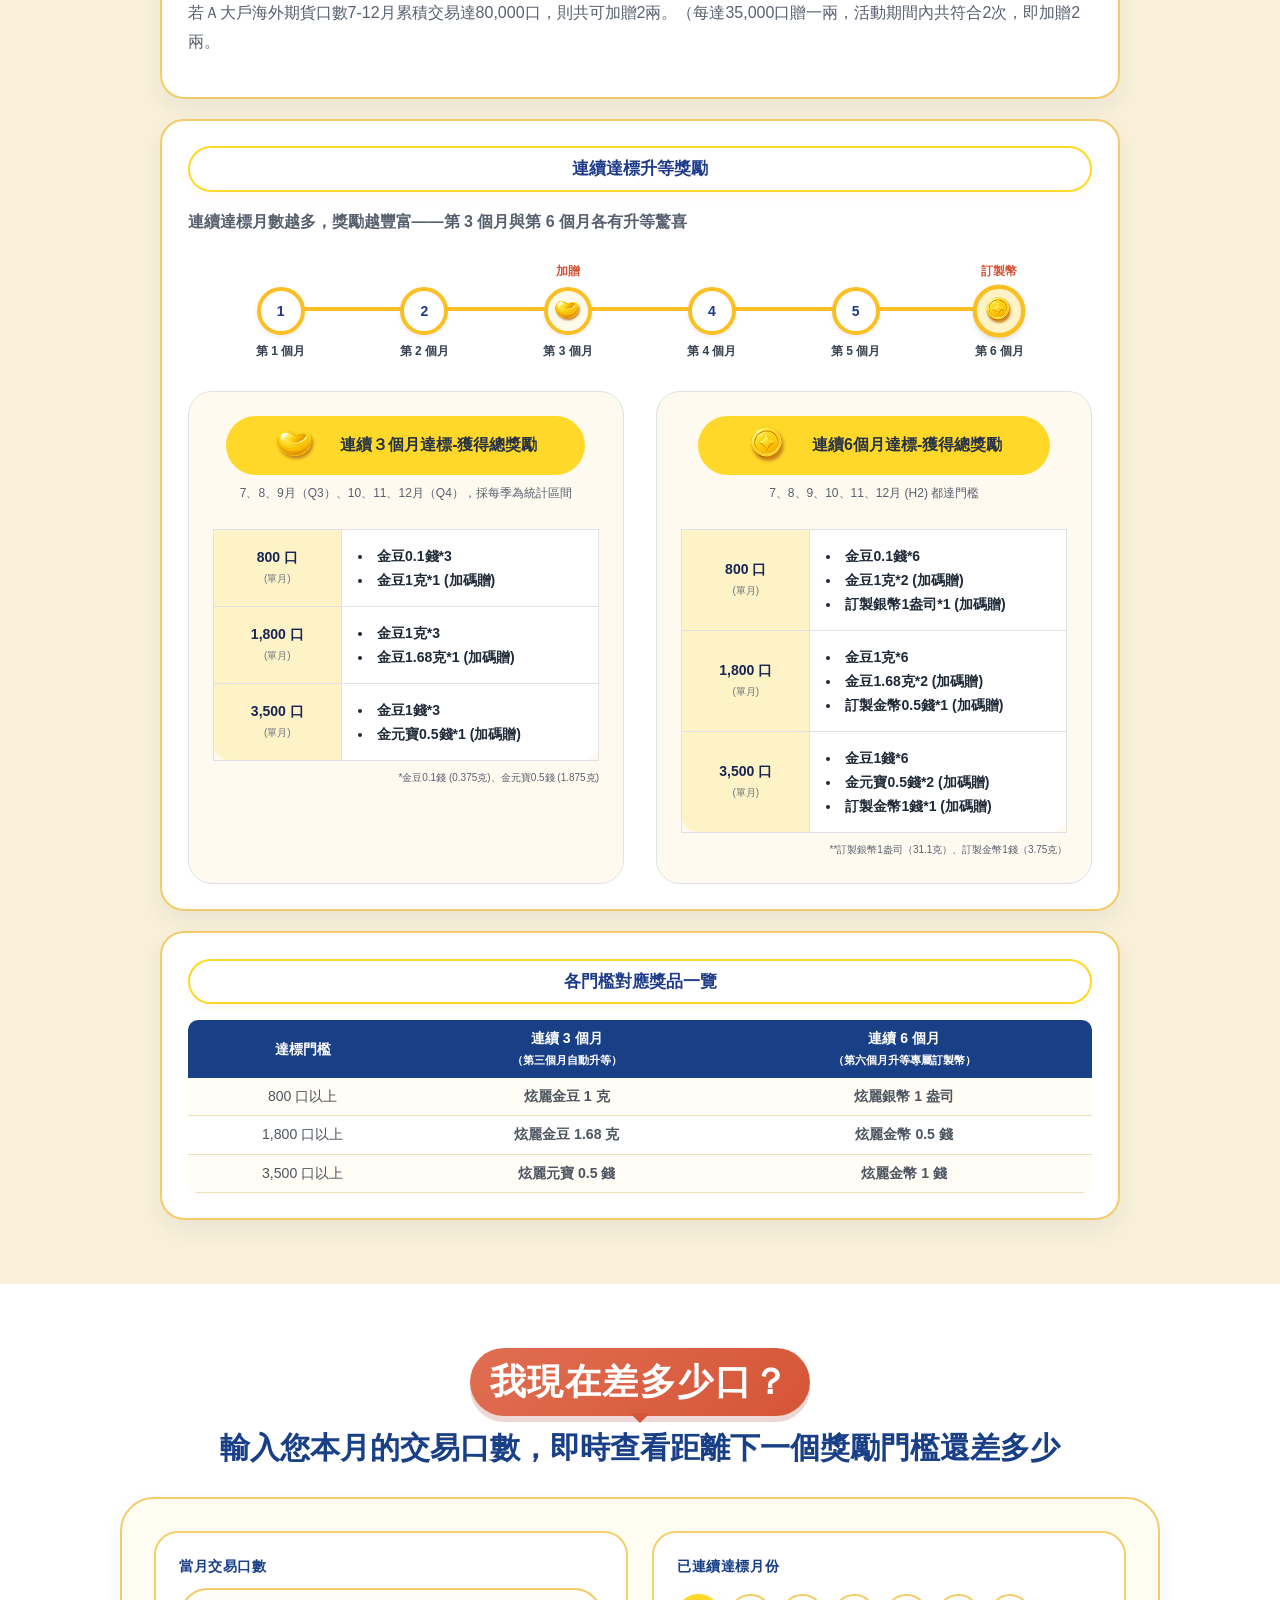
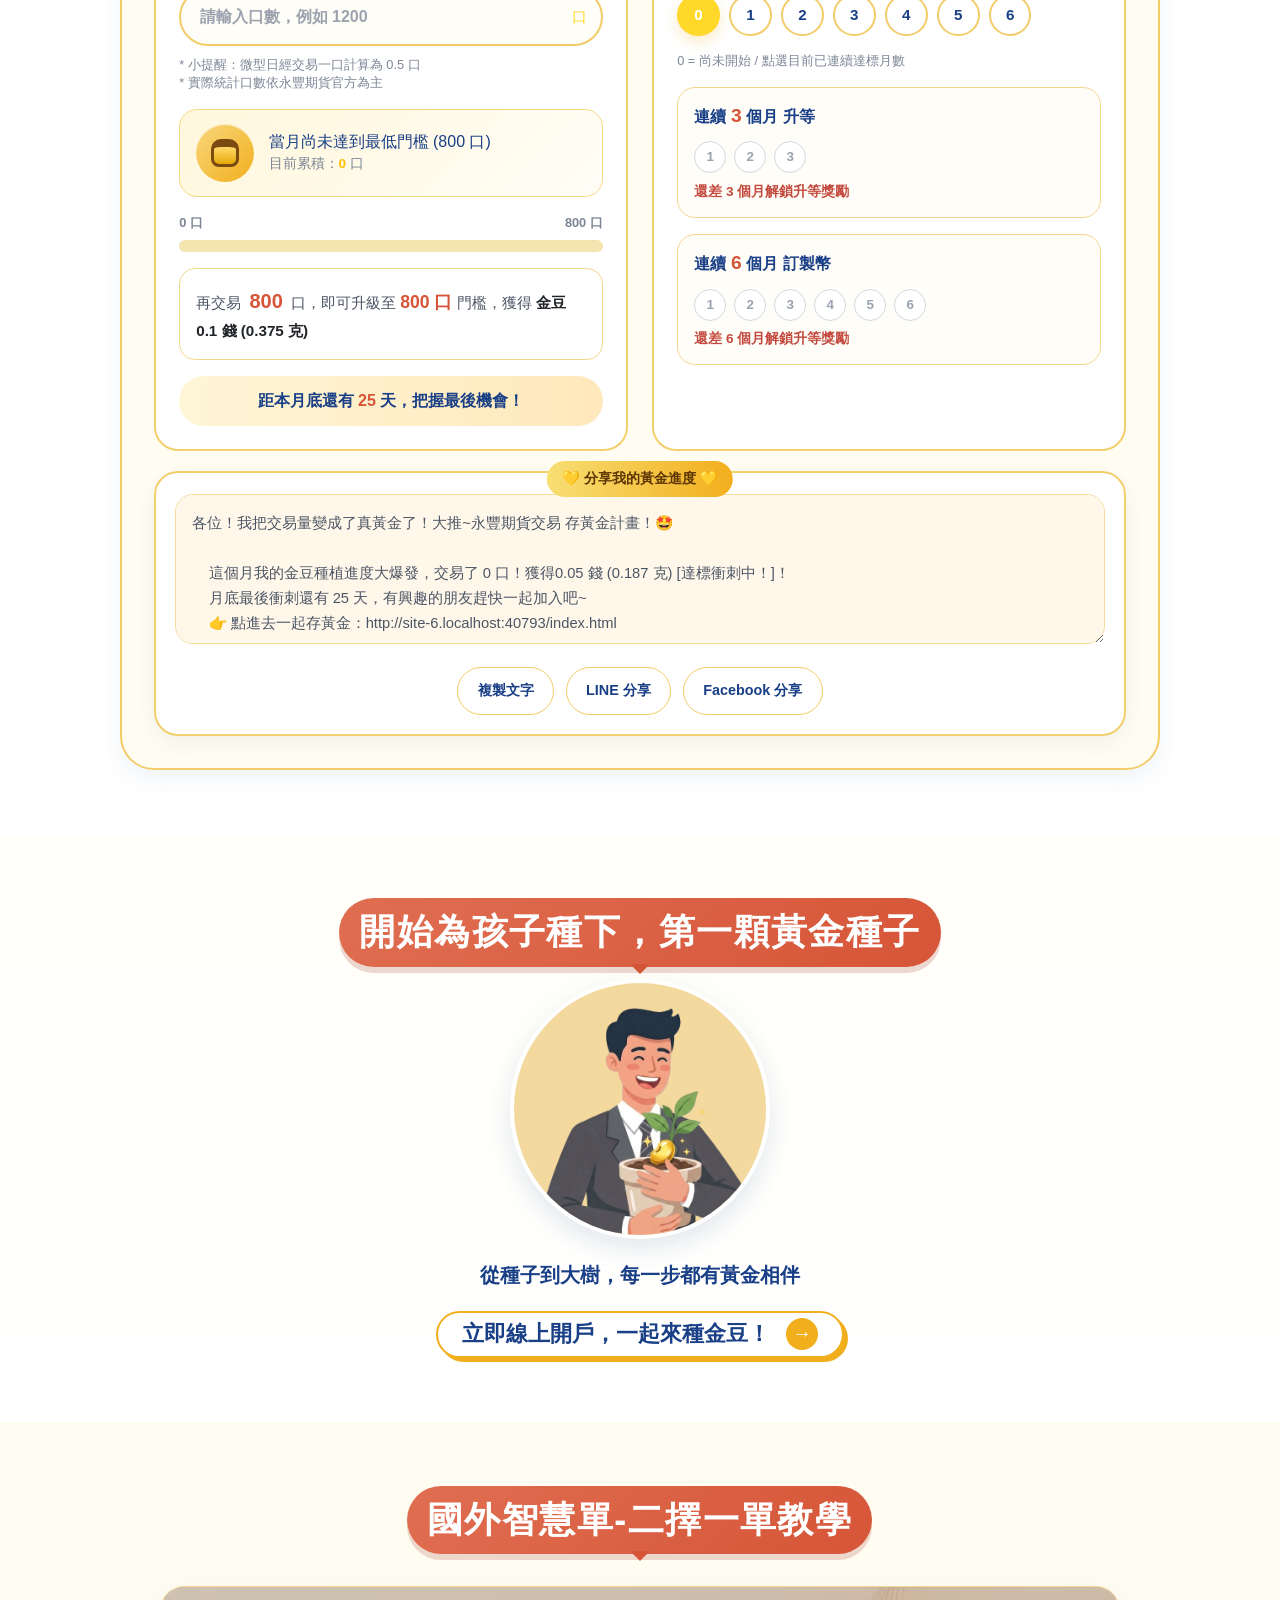
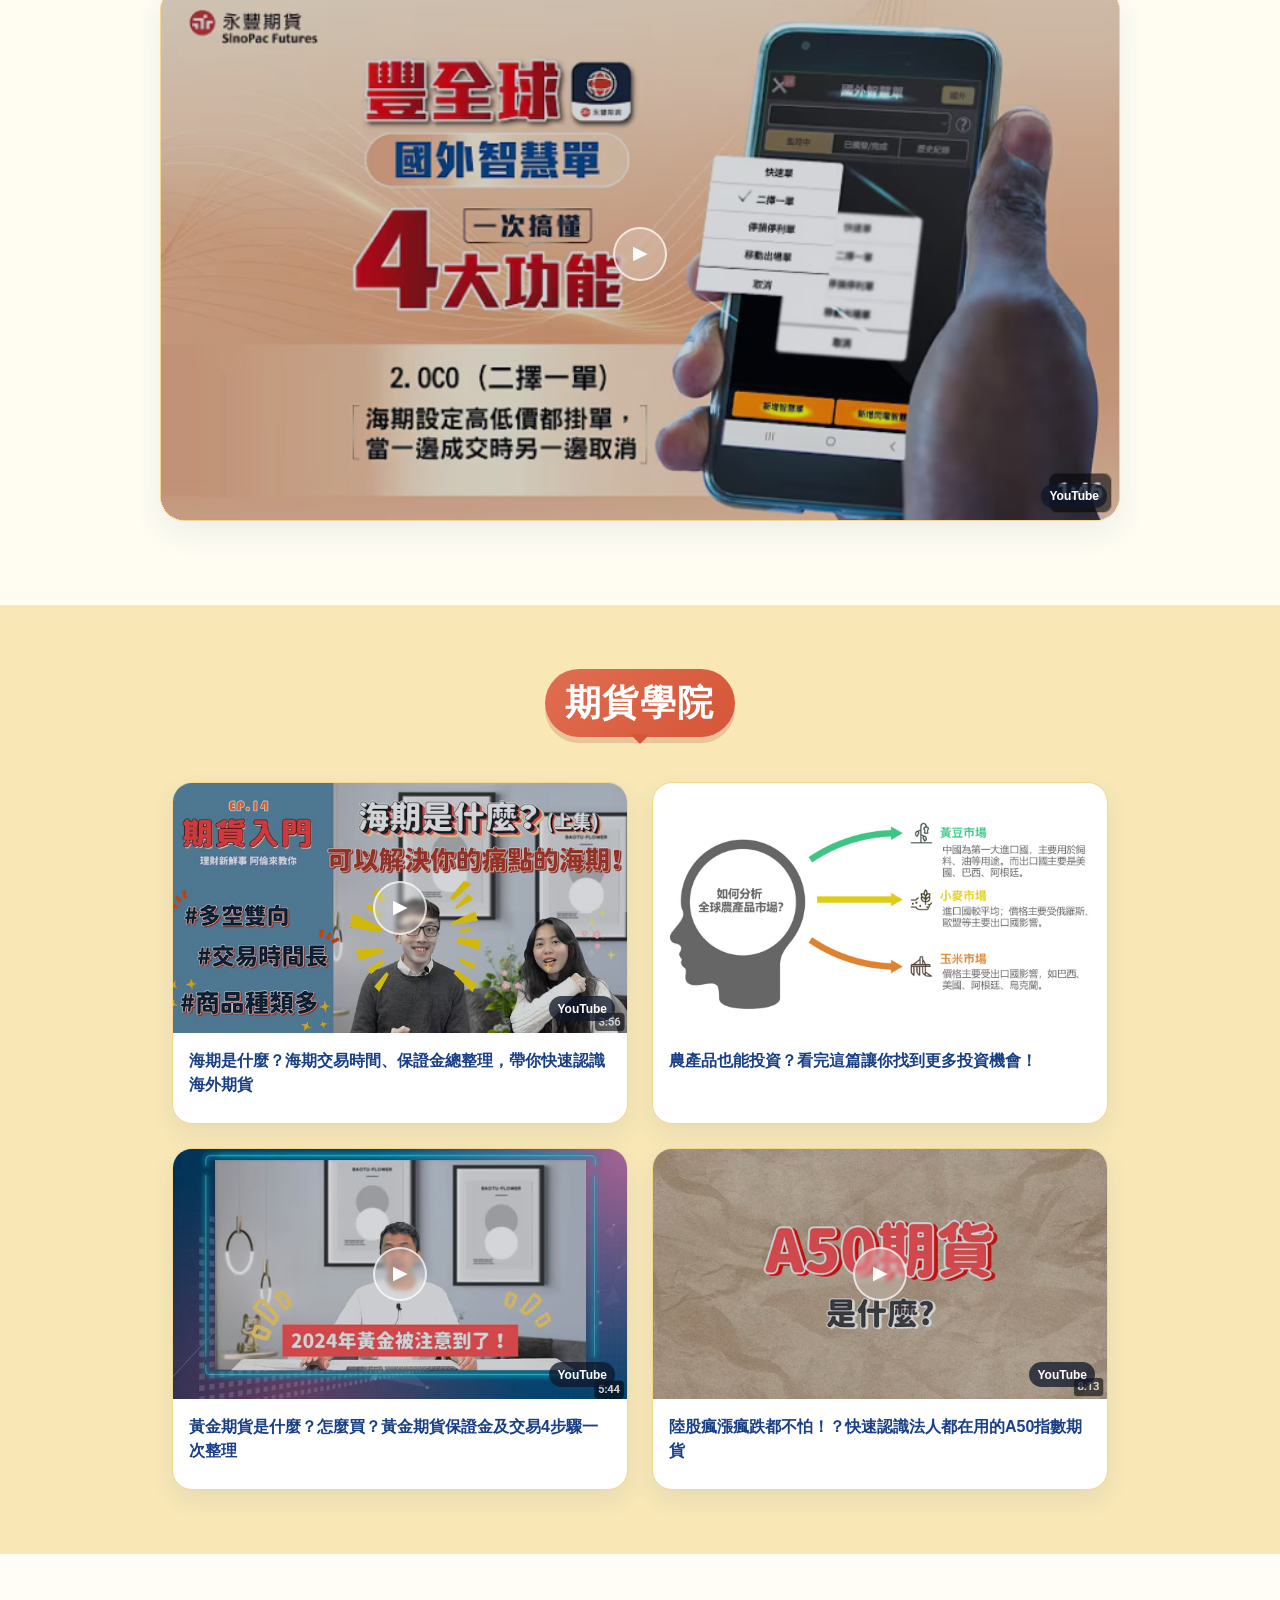
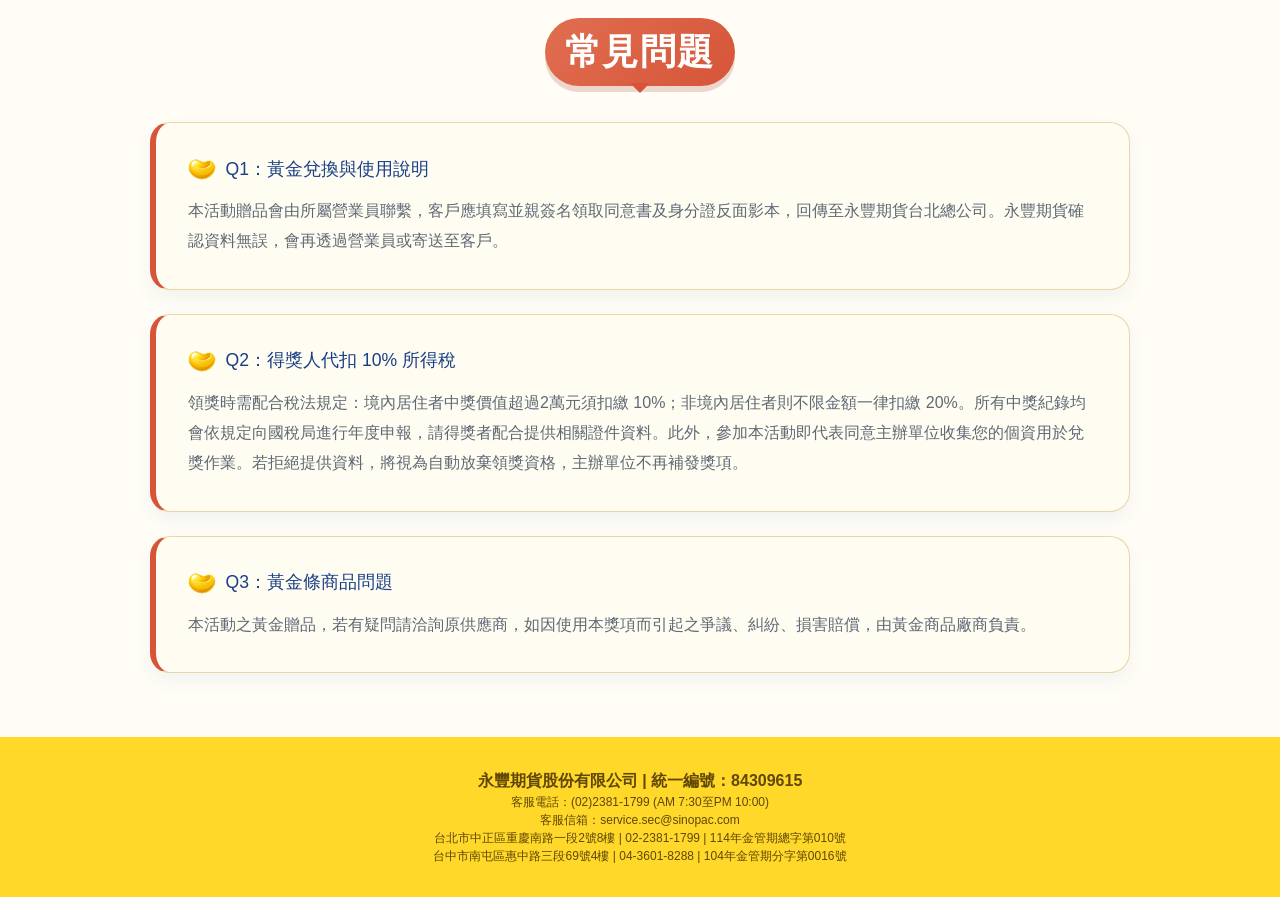
==== commit b073a3e0: "0923 更版" ====
--- a/index.html
+++ b/index.html
@@ -63,35 +63,79 @@
           </h2>
 
           <div class="rules-plan-card text-center">
-            <img src="assets/2026Q4CMEiphone.jpg" alt="2026Q4CMEiphone">
-            <div class="rules-plan-capsule">
-              <h4>交易存黃金計畫1：讓永豐期貨陪您種下第一顆金豆！</h4>
-            </div>
+            <img class="img-fluid rounded-4" src="assets/2026Q4CMEiphone.png" alt="2026Q4CMEiphone">
+
+            <div class="m-3">
+              <a class="online-account-action" href="#top">
+              <div class="online-account-action-text">
+                快點擊上方 Banner，瞭解更多！
+              </div>
+              <div class="online-account-action-icon">
+                →
+              </div>
+            </a>
+            </div>
+
             <h5 class="rules-plan-title">
-              首次開戶的新朋友，或 2026 年未曾交易海期的老朋友們看過來！
+              讓你的金豆一秒變 iPhone！快閃方案 A、B、C 限時解鎖
             </h5>
-            <p>
-              在2026年7-12月任 3 個月加總海期交易達 250 口，讓永豐期貨支持你！再加碼送你金豆１克！
-            </p>
-            <div class="table-responsive">
-              <table class="table rules-table align-middle mb-0">
-                <thead>
-                  <tr>
-                    <th width="50%">新戶定義</th>
-                    <th width="50%">靜戶定義</th>
-                  </tr>
-                </thead>
-                <tbody>
-                  <tr class="text-left">
-                    <td>首次在永豐期貨開戶，以身分證字號判斷（有永豐金證券戶但沒有期貨帳戶者，使用加開期貨亦符合加碼資格。）</td>
-                    <td>2026/01/01~06/30 海外期貨無任何交易筆數，即符合靜戶定義。</td>
-                  </tr>
-                </tbody>
-              </table>
-            </div>
+
+
+            <!-- 快閃升等 iPhone 方案表格區塊 -->
+            <div class="spf-upgrade-wrapper">
+              <div class="spf-table-responsive">
+                <table class="spf-upgrade-table">
+                  <thead>
+                    <tr>
+                      <th class="col-title">快閃升等<br>iPhone 方案</th>
+                      <th>活動區間</th>
+                      <th>達標門檻</th>
+                      <th>達標獎勵</th>
+                      <th>補充</th>
+                    </tr>
+                  </thead>
+                  <tbody>
+                    <tr>
+                      <td class="scheme-name">方案A</td>
+                      <td>10、11、12月</td>
+                      <td>單月達 3,500 口</td>
+                      <td>iPhone 18 pro 256G</td>
+                      <td class="text-left">
+                        10、11、12 月中任 1 個月達標，可有 1 次升等優惠，升等當月不贈送金豆。
+                      </td>
+                    </tr>
+                    <tr>
+                      <td class="scheme-name">方案B</td>
+                      <td>10、11、12月</td>
+                      <td>單月達 6,500 口</td>
+                      <td>iPhone 摺疊 Duo 512G</td>
+                      <td class="text-left">
+                        10、11、12 月中任 1 個月達標，可有 1 次升等優惠，升等當月不贈送金豆。
+                      </td>
+                    </tr>
+                    <tr>
+                      <td class="scheme-name">方案C</td>
+                      <td>10、11、12月</td>
+                      <td>10、11、12月<br>加總共 9,000 口</td>
+                      <td>iPhone 摺疊 Duo 512G</td>
+                      <td class="text-left">
+                        <ul class="spf-note-list">
+                          <li>3 個月加總口數達標</li>
+                          <li>升等當月不贈金豆、不加贈 Q4 連續達標金幣</li>
+                          <li>方案 C 不與方案 A、B 同時參加</li>
+                        </ul>
+                      </td>
+                    </tr>
+                  </tbody>
+                </table>
+              </div>
+
+
+
+            <!-- 下方注意事項 -->
             <p>
               <small class="text-left">
-                <ul>
+                <ul class="p-0">
                   <li>*A、B方案，僅擇一擇優達標。</li>
                   <li>*以身份證字號計算。</li>
                   <li>*微型日經商品成交1口於本次活動計算為0.5口。</li>
--- a/css/style.css
+++ b/css/style.css
@@ -10,7 +10,6 @@
 }
 
 * { box-sizing: border-box; }
-
 html { scroll-behavior: smooth; }
 
 body {
@@ -22,30 +21,115 @@
 
 h1, h2, h3, p { margin-top: 0; }
 h1, h2, h3 { font-weight: 800; }
-
 h2 {
   margin-bottom: .65rem;
   font-size: clamp(1.55rem, 3vw, 2.25rem);
   letter-spacing: .02em;
 }
 
+/* --- 共用抽象群組 (不改動 HTML，僅合併選擇器) --- */
+
+/* 1. 金色邊框卡片共用 */
+.rules-plan-card,
+.spotlight-quote,
+.visual-block-card,
+.tracker-box,
+.spf-table-responsive {
+  border: 2px solid var(--spf-gold-border);
+  border-radius: 24px;
+}
+.rules-plan-card,
+.spotlight-quote,
+.visual-block-card,
+.tracker-box,
+.spf-table-responsive {
+  box-shadow: 0 10px 22px rgba(25, 63, 134, .06);
+}
+
+/* 2. 懸停微位移與過渡效果 */
+.btn,
+.tracker-month-btn,
+.tracker-share-btn,
+.online-account-action,
+.single-video-card,
+.video-grid-card {
+  transition: transform .2s ease, box-shadow .2s ease, background-color .2s ease;
+}
+.btn:hover,
+.online-account-action:hover {
+  transform: translateY(-2px);
+}
+.single-video-card:hover,
+.video-grid-card:hover {
+  color: inherit;
+  text-decoration: none;
+  transform: translateY(-3px);
+  box-shadow: 0 16px 36px rgba(25, 63, 134, .14);
+}
+.tracker-month-btn:hover,
+.tracker-share-btn:hover {
+  transform: translateY(-1px);
+}
+
+/* 3. 圓形 / 膠囊居中容器 */
+.rules-milestone-dot,
+.faq-icon,
+.benefit-icon,
+.video-play-btn,
+.tracker-month-btn,
+.tracker-tier-dot,
+.tracker-bottle-icon,
+.online-account-action-icon {
+  display: grid;
+  place-items: center;
+  border-radius: 50%;
+}
+
+.rules-plan-capsule,
+.title-pill,
+.section-title,
+.online-account-bubble,
+.single-video-badge,
+.tracker-share-badge,
+.tracker-countdown,
+.growth span,
+.video-duration,
+.tracker-progress-track,
+.tracker-progress-bar,
+.btn,
+.tracker-input,
+.tracker-share-btn {
+  border-radius: 999px;
+}
+
+/* 4. 氣泡對話框小三角箭頭共用 */
+.intro-title::after,
+.video-intro-bubble::after {
+  position: absolute;
+  left: 50%;
+  width: 0;
+  height: 0;
+  content: "";
+  border: 10px solid transparent;
+  border-top-color: var(--spf-red);
+  transform: translateX(-50%);
+}
+.intro-title::after { bottom: -17px; }
+.video-intro-bubble::after { bottom: -12px; }
+
+/* --- 導覽列與 Hero --- */
 .navbar {
   min-height: 58px;
   background: rgba(255, 255, 255, .96) !important;
 }
-
-.navbar-brand img { display: block; vertical-align: middle; max-width: 100%; max-height:40px;}
+.navbar-brand img { display: block; vertical-align: middle; max-width: 100%; max-height: 40px; }
 
 .hero {
   position: relative;
   height: clamp(520px, 52vw, 710px);
   overflow: hidden;
-  /* background: #395f5b; */
-  /* border-bottom-left-radius: 50% 12%;
-  border-bottom-right-radius: 50% 12%; */
   background-color: #fffdf4;
 }
-
 .hero picture,
 .hero picture img {
   display: block;
@@ -54,12 +138,7 @@
   object-fit: contain;
   object-position: center;
 }
-
-.hero::after {
-  position: absolute;
-  inset: 0;
-  content: "";
-}
+.hero::after { position: absolute; inset: 0; content: ""; }
 
 .hero-actions {
   position: absolute;
@@ -72,49 +151,23 @@
   width: min(100% - 2rem, 680px);
   transform: translateX(-50%);
 }
-
-.goldicon {
-  max-width: 36px;
-  display: inline;
-  margin: 0 5px;
-}
-
-.btn {
-  border-radius: 999px;
-  font-weight: 800;
-  transition: transform .2s ease, box-shadow .2s ease, background-color .2s ease;
-}
-
-.btn:hover { transform: translateY(-2px); }
-
 .hero-actions .btn {
   min-width: 220px;
   border: 2px solid #fff;
   box-shadow: 0 4px 0 rgba(52, 42, 20, .3);
 }
 
+.goldicon { max-width: 36px; display: inline; margin: 0 5px; }
+.btn { font-weight: 800; }
 .btn-danger { background-color: var(--spf-red); border-color: var(--spf-red); }
 .btn-danger:hover { background-color: var(--spf-red-dark); border-color: var(--spf-red-dark); }
-
-.btn-amber {
-  color: #53390b;
-  background: var(--spf-gold);
-  border: 2px solid #fff;
-  box-shadow: 0 3px 0 #b47b00;
-}
-
+.btn-amber { color: #53390b; background: var(--spf-gold); border: 2px solid #fff; box-shadow: 0 3px 0 #b47b00; }
 .btn-amber:hover { color: #53390b; background: #ffca42; }
 
+/* --- 區塊背景與排版 --- */
 .section { padding: clamp(3.5rem, 5vw, 5.5rem) 0; }
-
-.intro {
-  position: relative;
-  overflow: hidden;
-  background: #fffdf4;
-}
-
-.intro::before,
-.intro::after {
+.intro { position: relative; overflow: hidden; background: #fffdf4; }
+.intro::before, .intro::after {
   position: absolute;
   z-index: 0;
   color: #f9e7ad;
@@ -124,70 +177,33 @@
   line-height: 1.35;
   opacity: .65;
   white-space: pre;
-  transform: rotate(-10deg);
-}
-
-.intro::before { top: 2rem; left: -1rem; }
+}
+.intro::before { top: 2rem; left: -1rem; transform: rotate(-10deg); }
 .intro::after { right: -1rem; bottom: 2rem; transform: rotate(10deg); }
 .intro .container { position: relative; z-index: 1; max-width: 980px; }
 .intro-title { position: relative; padding: .65rem 1.8rem; font-size: clamp(1.1rem, 2.8vw, 1.8rem); }
-.intro-title::after { position: absolute; bottom: -17px; left: 50%; width: 0; height: 0; content: ""; border: 10px solid transparent; border-top-color: var(--spf-red); transform: translateX(-50%); }
 .intro-heading { margin: 2.4rem 0 1.9rem; color: #2860b0; font-size: 1.4rem; font-weight: 700; }
-.why, .tracker { background: #fff; }
-.spotlight { background: #fff; }
+
+.why, .tracker, .spotlight { background: #fff; }
 .visual-block { background: linear-gradient(180deg, #fffdf4 0%, #fff 100%); }
 .rules { background: #f8f0d8; }
 .learn { background: #f9e8b6; }
-.learn .learn-w {max-width: 960px;}
-
-.rules-intro {
-  margin-bottom: 2rem;
-}
-.rules-subtitle {
-  margin-bottom: .75rem;
-  color: var(--spf-blue);
-  font-size: clamp(1.35rem, 2.55vw, 1.9rem);
-  font-weight: 800;
-}
-.rules-lead {
-  max-width: 760px;
-  margin: 0 auto;
-  color: #5a6473;
-  font-size: 1rem;
-  font-weight: 700;
-  line-height: 1.8;
-}
-.rules-timeline {
-  display: grid;
-  grid-template-columns: repeat(4, minmax(0, 1fr));
-  gap: 1rem;
-  margin: 2rem auto;
-  max-width: 960px;
-}
-.rules-step {
-  display: flex;
-  flex-direction: column;
-  align-items: center;
-  gap: .7rem;
-}
-.rules-step img {
-  display: block;
-  height: 76px;
-  object-fit: contain;
-}
-.rules-step span {
-  color: var(--spf-blue);
-  font-size: .95rem;
-  font-weight: 800;
-}
+.learn .learn-w { max-width: 960px; }
+
+/* --- 規則與時程表 --- */
+.rules-intro { margin-bottom: 2rem; }
+.rules-subtitle { margin-bottom: .75rem; color: var(--spf-blue); font-size: clamp(1.35rem, 2.55vw, 1.9rem); font-weight: 800; }
+.rules-lead { max-width: 760px; margin: 0 auto; color: #5a6473; font-size: 1rem; font-weight: 700; line-height: 1.8; }
+.rules-timeline { display: grid; grid-template-columns: repeat(4, minmax(0, 1fr)); gap: 1rem; margin: 2rem auto; max-width: 960px; }
+.rules-step { display: flex; flex-direction: column; align-items: center; gap: .7rem; }
+.rules-step img { display: block; height: 76px; object-fit: contain; }
+.rules-step span { color: var(--spf-blue); font-size: .95rem; font-weight: 800; }
+
 .rules-plan-card {
   max-width: 960px;
   margin: 1.25rem auto 0;
   padding: clamp(1.1rem, 2.5vw, 1.6rem);
   background: #fff;
-  border: 2px solid var(--spf-gold-border);
-  border-radius: 24px;
-  box-shadow: 0 10px 22px rgba(25, 63, 134, .06);
 }
 .rules-plan-capsule {
   display: inline-flex;
@@ -198,112 +214,38 @@
   padding: .5rem 1.4rem;
   background: #fff;
   border: 2.5px solid var(--spf-gold);
-  border-radius: 999px;
   color: #1e3a8a;
   font-size: 1.05rem;
   font-weight: 800;
   box-shadow: 0 4px 10px rgba(242, 175, 29, .08);
 }
-.rules-plan-title {
-  margin-bottom: .7rem;
-  color: var(--spf-blue);
-  font-size: clamp(1.05rem, 2vw, 1.25rem);
-  font-weight: 800;
-}
-.rules-plan-card p {
-  margin-bottom: .9rem;
-  color: #58606f;
-  line-height: 1.8;
-}
-.rules-plan-copy {
-  font-weight: 700;
-}
-.rules-table {
-  overflow: hidden;
-  border-radius: 1.2rem;
-}
-.rules-table thead th {
-  border: 0;
-  background: var(--spf-blue);
-  color: #fff;
-}
-.rules-table td {
-  border-color: #f0e2b6;
-  color: #4d5560;
-  background: #fffdf5;
-}
-.rules-table tbody tr:nth-child(2n) td {
-  background: #fff;
-}
-.rules-milestone-track {
-  display: flex;
-  align-items: center;
-  justify-content: center;
-  gap: .7rem;
-  margin: 1rem 0 1.25rem;
-}
-.rules-milestone-dot {
-  display: grid;
-  width: 2.35rem;
-  height: 2.35rem;
-  place-items: center;
-  background: #fff;
-  border: 2px solid #ead28b;
-  border-radius: 50%;
-  color: #9ca2ad;
-  font-size: .9rem;
-  font-weight: 800;
-}
-.rules-milestone-dot.is-active {
+.rules-plan-title { margin-bottom: .7rem; color: var(--spf-blue); font-size: clamp(1.05rem, 2vw, 1.25rem); font-weight: 800; }
+.rules-plan-card p { margin-bottom: .9rem; color: #58606f; line-height: 1.8; }
+.rules-plan-copy { font-weight: 700; }
+
+.rules-table { overflow: hidden; border-radius: 1.2rem; }
+.rules-table thead th { border: 0; background: var(--spf-blue); color: #fff; }
+.rules-table td { border-color: #f0e2b6; color: #4d5560; background: #fffdf5; }
+.rules-table tbody tr:nth-child(2n) td { background: #fff; }
+
+.rules-milestone-track { display: flex; align-items: center; justify-content: center; gap: .7rem; margin: 1rem 0 1.25rem; }
+.rules-milestone-dot { width: 2.35rem; height: 2.35rem; background: #fff; border: 2px solid #ead28b; color: #9ca2ad; font-size: .9rem; font-weight: 800; }
+.rules-milestone-dot.is-active,
+.tracker-month-btn.is-active,
+.tracker-tier-dot.is-active {
   background: var(--spf-gold);
   border-color: var(--spf-gold);
   color: #fff;
 }
-.rules-milestone-grid {
-  display: grid;
-  grid-template-columns: repeat(2, minmax(0, 1fr));
-  gap: 1rem;
-}
-.rules-milestone-card {
-  padding: 1rem;
-  background: #fffdf5;
-  border: 1px solid #f3dfaa;
-  border-radius: 18px;
-}
-.rules-milestone-card h5 {
-  margin-bottom: .4rem;
-  color: var(--spf-blue);
-  font-size: 1rem;
-}
-.rules-milestone-card p {
-  margin-bottom: 0;
-  font-size: .92rem;
-}
-.notice-card {
-  background: #fffaf0;
-}
-.rules-list {
-  margin: 0;
-  padding-left: 1.2rem;
-  color: #5a6473;
-  line-height: 1.9;
-}
+.rules-milestone-grid { display: grid; grid-template-columns: repeat(2, minmax(0, 1fr)); gap: 1rem; }
+.rules-milestone-card { padding: 1rem; background: #fffdf5; border: 1px solid #f3dfaa; border-radius: 18px; }
+.rules-milestone-card h5 { margin-bottom: .4rem; color: var(--spf-blue); font-size: 1rem; }
+.rules-milestone-card p { margin-bottom: 0; font-size: .92rem; }
+.notice-card { background: #fffaf0; }
+.rules-list { margin: 0; padding-left: 1.2rem; color: #5a6473; line-height: 1.9; }
 .scroll-mt-20 { scroll-margin-top: 80px; }
 
-@media (max-width: 768px) {
-  .rules-timeline,
-  .rules-milestone-grid {
-    grid-template-columns: 1fr 1fr;
-  }
-}
-
-@media (max-width: 576px) {
-  .rules-timeline,
-  .rules-milestone-grid {
-    grid-template-columns: 1fr;
-  }
-}
-
+/* --- 聚光燈與視覺展示區 --- */
 .spotlight-wrap { margin-top: 1.5rem; }
 .spotlight-figure {
   display: inline-flex;
@@ -317,57 +259,16 @@
   border-radius: 50%;
   box-shadow: 0 10px 24px rgba(25, 63, 134, .12);
 }
-
-.spotlight-figure img {
-  display: block;
-  width: 100%;
-  height: 100%;
-  object-fit: contain;
-}
-
-.spotlight-quote {
-  padding: clamp(1.2rem, 2.5vw, 2rem);
-  background: #fffef9;
-  border: 2px solid var(--spf-gold-border);
-  border-radius: 24px;
-  box-shadow: 0 8px 20px rgba(25, 63, 134, .08);
-}
-
-.spotlight-quote p {
-  margin-bottom: 0;
-  color: #4d5562;
-  font-size: clamp(1rem, 2vw, 1.25rem);
-  font-weight: 700;
-  line-height: 1.9;
-}
-
-.spotlight-subtitle {
-  color: var(--spf-blue);
-  font-size: clamp(1.35rem, 2.5vw, 1.8rem);
-}
-
-.visual-block-card {
-  padding: clamp(1.35rem, 3vw, 2rem);
-  background: #fffef8;
-  border: 2px solid var(--spf-gold-border);
-  border-radius: 24px;
-  box-shadow: 0 12px 30px rgba(25, 63, 134, .08);
-}
-
+.spotlight-figure img { display: block; width: 100%; height: 100%; object-fit: contain; }
+.spotlight-quote { padding: clamp(1.2rem, 2.5vw, 2rem); background: #fffef9; }
+.spotlight-quote p { margin-bottom: 0; color: #4d5562; font-size: clamp(1rem, 2vw, 1.25rem); font-weight: 700; line-height: 1.9; }
+.spotlight-subtitle { color: var(--spf-blue); font-size: clamp(1.35rem, 2.5vw, 1.8rem); }
+
+.visual-block-card { padding: clamp(1.35rem, 3vw, 2rem); background: #fffef8; }
 .visual-block-card h2 { color: var(--spf-blue); }
-.visual-block-image {
-  display: block;
-  width: 100%;
-  max-height: 360px;
-  object-fit: contain;
-  background: #fff;
-  border-radius: 18px;
-}
-
-.design-draft {
-  background: #fffdf6;
-}
-
+.visual-block-image { display: block; width: 100%; max-height: 360px; object-fit: contain; background: #fff; border-radius: 18px; }
+
+.design-draft { background: #fffdf6; }
 .design-draft-card {
   max-width: 980px;
   margin: 1.5rem auto 0;
@@ -379,31 +280,53 @@
   box-shadow: 0 8px 20px rgba(25, 63, 134, .06);
 }
 
-.faq-item h3 {
-  display: flex;
-  align-items: center;
-  gap: .6rem;
-  margin-bottom: .8rem;
-  color: var(--spf-blue);
-  font-size: 1.1rem;
-}
-
-.faq-icon {
-  display: inline-grid;
-  width: 28px;
-  height: 28px;
-  color: #fff;
-  border-radius: 50%;
-  font-size: 1rem;
-  font-weight: 900;
-  place-items: center;
-}
-
-.faq-item p {
-  margin-bottom: 0;
-  color: #5f6875;
-  line-height: 1.9;
-}
+/* --- 快閃升等 iPhone 表格模組 --- */
+.spf-upgrade-wrapper { max-width: 1000px; margin: 30px auto; color: var(--spf-ink); }
+.spf-table-responsive { width: 100%; overflow-x: auto; background: #ffffff; }
+.spf-upgrade-table {
+  width: 100%;
+  min-width: 760px;
+  border-collapse: separate;
+  border-spacing: 0;
+  text-align: center;
+  font-size: 16px;
+  line-height: 1.5;
+}
+.spf-upgrade-table thead th {
+  background-color: #2b6cb0;
+  color: #ffffff;
+  font-weight: 500;
+  padding: 16px 12px;
+  border-right: 1.5px solid #ffffff;
+}
+.spf-upgrade-table thead th:last-child,
+.spf-upgrade-table tbody td:last-child { border-right: none; }
+.spf-upgrade-table tbody td {
+  padding: 24px 16px;
+  border-right: 1.5px solid #ffffff;
+  border-bottom: 1.5px solid #ffffff;
+  vertical-align: middle;
+}
+.spf-upgrade-table tbody tr:nth-child(odd) td:not(.scheme-name) { background-color: #f8f9fa; }
+.spf-upgrade-table tbody tr:nth-child(even) td:not(.scheme-name) { background-color: #ffffff; }
+.spf-upgrade-table tbody td.scheme-name {
+  background-color: #ffd13b;
+  color: #000;
+  /* font-weight: bold; */
+  font-size: 18px;
+  width: 130px;
+}
+.spf-upgrade-table td.text-left { text-align: left; }
+.spf-note-list { margin: 0; padding-left: 20px; list-style-type: disc; }
+.spf-note-list li { margin-bottom: 6px; }
+.spf-note-list li:last-child { margin-bottom: 0; }
+.spf-table-notes { margin-top: 14px; padding: 0 8px; font-size: 13.5px; color: #555555; line-height: 1.6; }
+.spf-table-notes p { margin: 2px 0; }
+
+/* --- FAQ & 標題膠囊 --- */
+.faq-item h3 { display: flex; align-items: center; gap: .6rem; margin-bottom: .8rem; color: var(--spf-blue); font-size: 1.1rem; }
+.faq-icon { width: 28px; height: 28px; color: #fff; font-size: 1rem; font-weight: 900; }
+.faq-item p { margin-bottom: 0; color: #5f6875; line-height: 1.9; }
 
 .title-pill,
 .section-title {
@@ -414,65 +337,36 @@
   padding: .45rem 1.25rem;
   color: #fff;
   background: linear-gradient(135deg, #e06e51 0%, var(--spf-red) 100%);
-  border-radius: 999px;
   font-size: 2.25rem;
   font-weight: 800;
   line-height: 1.5;
   letter-spacing: .04em;
   box-shadow: 0 6px 0 rgba(157, 42, 22, .18);
 }
-
 .lead { color: #657083; }
 
+/* --- 卡片共通邊框與單元 --- */
 .product-card,
 .benefit,
 .rule-card,
-.notice,
-.tracker-box {
+.notice {
   background: #fff;
   border: 1.5px solid var(--spf-gold-border);
   border-radius: 16px;
 }
-
 .product-card {
   height: 100%;
   padding: 1.9rem;
   border: 2px solid #f5a90d;
   box-shadow: 5px 5px 0 #f7b51c;
 }
-
-.product-card img {
-  width: 100%;
-  object-fit: cover;
-  border-radius: 16px;
-}
-
+.product-card img { width: 100%; object-fit: cover; border-radius: 16px; }
 .product-card h3 { margin: 1.1rem 0 .25rem; color: #2860b0; font-size: clamp(1.35rem, 3vw, 1.85rem); font-weight: 700; }
 .product-card p { margin-bottom: 0; color: #555; font-size: 1rem; font-weight: 700; }
 
-.benefit {
-  height: 100%;
-  padding: 1.65rem 1rem;
-  text-align: center;
-  background: #fffef9;
-}
-
-.benefit .product-card img {
-  height: auto;
-}
-
-.benefit-icon {
-  display: grid;
-  width: 42px;
-  height: 42px;
-  margin: 0 auto .75rem;
-  color: #fff;
-  background: var(--spf-gold);
-  border-radius: 50%;
-  font-weight: 900;
-  place-items: center;
-}
-
+.benefit { height: 100%; padding: 1.65rem 1rem; text-align: center; background: #fffef9; }
+.benefit .product-card img { height: auto; }
+.benefit-icon { width: 42px; height: 42px; margin: 0 auto .75rem; color: #fff; background: var(--spf-gold); font-weight: 900; }
 .benefit h3 { font-size: 1.08rem; color: var(--spf-blue); }
 .benefit p { margin-bottom: 0; color: #687180; font-size: .9rem; }
 
@@ -482,7 +376,6 @@
   margin-right: auto !important;
   margin-left: auto !important;
 }
-
 .growth::before {
   position: absolute;
   right: 10%;
@@ -493,34 +386,27 @@
   content: "";
   background: var(--spf-gold-border);
 }
-
 .growth div { z-index: 1; color: var(--spf-blue); text-align: center; font-size: .8rem; font-weight: 800; }
 .growth img { display: block; height: 76px; margin: auto; }
-.growth span { display: block; padding: .2rem .5rem; background: #fff8dc; border-radius: 999px; }
-
-.rule-card,
-.notice { max-width: 850px; margin: 1rem auto; padding: clamp(1rem, 3vw, 1.5rem); }
-
+.growth span { display: block; padding: .2rem .5rem; background: #fff8dc; }
+
+.rule-card, .notice { max-width: 850px; margin: 1rem auto; padding: clamp(1rem, 3vw, 1.5rem); }
 .rule-card > p { color: #5e6877; font-size: .92rem; line-height: 1.75; }
 .rule-card h3, .notice h3 { color: var(--spf-blue); font-size: 1rem; }
-
 .table { margin-bottom: 0; overflow: hidden; border-radius: 10px; font-size: .88rem; }
 .table thead th { color: #fff; background: var(--spf-blue); border: 0; }
 .coin { color: #bd7b00; font-weight: 800; }
-
 .notice { background: #fffdf6; }
 .notice ul { margin-bottom: 0; padding-left: 1.2rem; color: #626c7a; font-size: .88rem; line-height: 1.9; }
 
+/* --- 追蹤計算區 (Tracker) --- */
 .tracker-box {
   max-width: 1040px;
   margin: 2rem auto 0;
   padding: clamp(1.2rem, 3vw, 2rem);
   background: var(--spf-cream);
-  border: 2px solid var(--spf-gold-border);
   border-radius: 34px;
-  box-shadow: 0 12px 30px rgba(25, 63, 134, .08);
-}
-
+}
 .tracker-card {
   display: flex;
   flex-direction: column;
@@ -531,42 +417,22 @@
   border: 2px solid #f3cf6d;
   border-radius: 24px;
 }
-
-.tracker-card-head {
-  display: flex;
-  flex-direction: column;
-  gap: .6rem;
-}
-
-.tracker-kicker {
-  margin: 0;
-  color: var(--spf-blue);
-  font-size: .9rem;
-  font-weight: 800;
-  letter-spacing: .04em;
-  text-transform: uppercase;
-}
-
-.tracker-input-group {
-  position: relative;
-}
-
+.tracker-card-head { display: flex; flex-direction: column; gap: .6rem; }
+.tracker-kicker { margin: 0; color: var(--spf-blue); font-size: .9rem; font-weight: 800; letter-spacing: .04em; text-transform: uppercase; }
+.tracker-input-group { position: relative; }
 .tracker-input {
   width: 100%;
   padding: .95rem 3rem .95rem 1.15rem;
   border: 2px solid var(--spf-gold-border);
-  border-radius: 999px;
   color: var(--spf-blue);
   background: #fffdf7;
   font-weight: 700;
 }
-
 .tracker-input:focus {
   outline: none;
   border-color: var(--spf-gold);
   box-shadow: 0 0 0 4px rgba(242, 175, 29, .16);
 }
-
 .tracker-input-icon {
   position: absolute;
   top: 50%;
@@ -575,13 +441,7 @@
   font-size: .95rem;
   transform: translateY(-50%);
 }
-
-.tracker-tip {
-  margin: 0;
-  color: #7c8696;
-  font-size: .8rem;
-  line-height: 1.45;
-}
+.tracker-tip { margin: 0; color: #7c8696; font-size: .8rem; line-height: 1.45; }
 
 .tracker-bottle {
   display: flex;
@@ -592,18 +452,13 @@
   border: 1px solid #f5d983;
   border-radius: 18px;
 }
-
 .tracker-bottle-icon {
-  display: grid;
-  place-items: center;
   width: 58px;
   height: 58px;
   flex-shrink: 0;
   background: linear-gradient(135deg, #f8d77d 0%, #f2af1d 100%);
-  border-radius: 50%;
   box-shadow: inset 0 1px 0 rgba(255, 255, 255, .7);
 }
-
 .tracker-bottle-shape {
   position: relative;
   width: 28px;
@@ -613,52 +468,17 @@
   border-radius: 10px 10px 8px 8px;
   background: linear-gradient(180deg, #ffd96a 0%, #e5aa09 100%);
 }
-
-.tracker-bottle h4 {
-  margin-bottom: .15rem;
-  color: var(--spf-blue);
-  font-size: 1rem;
-}
-
-.tracker-bottle p {
-  margin: 0;
-  color: #7c8696;
-  font-size: .85rem;
-}
-
-.tracker-bottle p span {
-  color: var(--spf-red);
-  font-weight: 800;
-}
-
-.tracker-progress-block {
-  display: flex;
-  flex-direction: column;
-  gap: .45rem;
-}
-
-.tracker-progress-meta {
-  display: flex;
-  justify-content: space-between;
-  color: #7c8696;
-  font-size: .8rem;
-  font-weight: 700;
-}
-
-.tracker-progress-track {
-  height: 12px;
-  overflow: hidden;
-  background: #f4e4b0;
-  border-radius: 999px;
-}
-
-.tracker-progress-bar {
-  width: 0%;
-  height: 100%;
-  background: linear-gradient(90deg, #f9cd3b 0%, #f2af1d 100%);
-  border-radius: 999px;
-  transition: width .45s ease;
-}
+.tracker-bottle h4 { margin-bottom: .15rem; color: var(--spf-blue); font-size: 1rem; }
+.tracker-bottle p { margin: 0; color: #7c8696; font-size: .85rem; }
+.tracker-bottle p span,
+.tracker-note strong,
+.tracker-countdown strong,
+.tracker-tier-title strong { color: var(--spf-red); }
+
+.tracker-progress-block { display: flex; flex-direction: column; gap: .45rem; }
+.tracker-progress-meta { display: flex; justify-content: space-between; color: #7c8696; font-size: .8rem; font-weight: 700; }
+.tracker-progress-track { height: 12px; overflow: hidden; background: #f4e4b0; }
+.tracker-progress-bar { width: 0%; height: 100%; background: linear-gradient(90deg, #f9cd3b 0%, #f2af1d 100%); transition: width .45s ease; }
 
 .tracker-note {
   padding: .95rem 1rem;
@@ -669,112 +489,33 @@
   font-size: .95rem;
   line-height: 1.7;
 }
-
-.tracker-note strong {
-  color: var(--spf-red);
-  font-size: 1.1rem;
-}
-
+.tracker-note strong { font-size: 1.1rem; }
 .tracker-countdown {
   padding: .8rem 1rem;
   background: linear-gradient(90deg, #fff6d7 0%, #ffe8bb 100%);
-  border-radius: 999px;
   color: var(--spf-blue);
   font-weight: 800;
   text-align: center;
 }
-
-.tracker-countdown strong {
-  color: var(--spf-red);
-}
-
-.tracker-card--side {
-  justify-content: flex-start;
-}
-
-.tracker-months {
-  display: flex;
-  flex-wrap: wrap;
-  gap: .6rem;
-}
-
+.tracker-card--side { justify-content: flex-start; }
+.tracker-months { display: flex; flex-wrap: wrap; gap: .6rem; }
 .tracker-month-btn {
-  display: grid;
-  place-items: center;
   width: 2.65rem;
   height: 2.65rem;
   background: #fff;
   border: 2px solid var(--spf-gold-border);
-  border-radius: 50%;
   color: var(--spf-blue);
   font-size: .95rem;
   font-weight: 900;
-  transition: transform .2s ease, box-shadow .2s ease, background-color .2s ease;
-}
-
-.tracker-month-btn:hover {
-  transform: translateY(-1px);
-}
-
-.tracker-month-btn.is-active {
-  background: var(--spf-gold);
-  border-color: var(--spf-gold);
-  color: #fff;
-  box-shadow: 0 6px 14px rgba(242, 175, 29, .24);
-}
-
-.tracker-tier {
-  padding: .9rem 1rem;
-  background: #fffdf7;
-  border: 1px solid #f4d78f;
-  border-radius: 18px;
-}
-
-.tracker-tier-title {
-  display: flex;
-  align-items: center;
-  gap: .3rem;
-  margin-bottom: .65rem;
-  color: var(--spf-blue);
-  font-weight: 800;
-}
-
-.tracker-tier-title strong {
-  color: var(--spf-red);
-  font-size: 1.2rem;
-}
-
-.tracker-tier-dots {
-  display: flex;
-  flex-wrap: wrap;
-  gap: .5rem;
-  margin-bottom: .55rem;
-}
-
-.tracker-tier-dot {
-  display: grid;
-  place-items: center;
-  width: 2rem;
-  height: 2rem;
-  background: #fff;
-  border: 1px solid #d4d8de;
-  border-radius: 50%;
-  color: #9aa3af;
-  font-size: .84rem;
-  font-weight: 700;
-}
-
-.tracker-tier-dot.is-active {
-  background: var(--spf-gold);
-  border-color: var(--spf-gold);
-  color: #fff;
-}
-
-.tracker-tier-status {
-  color: #c44a3f;
-  font-size: .85rem;
-  font-weight: 700;
-}
+}
+.tracker-month-btn.is-active { box-shadow: 0 6px 14px rgba(242, 175, 29, .24); }
+
+.tracker-tier { padding: .9rem 1rem; background: #fffdf7; border: 1px solid #f4d78f; border-radius: 18px; }
+.tracker-tier-title { display: flex; align-items: center; gap: .3rem; margin-bottom: .65rem; color: var(--spf-blue); font-weight: 800; }
+.tracker-tier-title strong { font-size: 1.2rem; }
+.tracker-tier-dots { display: flex; flex-wrap: wrap; gap: .5rem; margin-bottom: .55rem; }
+.tracker-tier-dot { width: 2rem; height: 2rem; background: #fff; border: 1px solid #d4d8de; color: #9aa3af; font-size: .84rem; font-weight: 700; }
+.tracker-tier-status { color: #c44a3f; font-size: .85rem; font-weight: 700; }
 
 .tracker-share-card {
   position: relative;
@@ -785,7 +526,6 @@
   border-radius: 24px;
   box-shadow: 0 8px 20px rgba(25, 63, 134, .06);
 }
-
 .tracker-share-badge {
   position: absolute;
   top: -0.75rem;
@@ -795,13 +535,11 @@
   gap: .35rem;
   padding: .45rem .95rem;
   background: linear-gradient(90deg, #f8de74 0%, #f2af1d 100%);
-  border-radius: 999px;
   color: #5e3603;
   font-size: .9rem;
   font-weight: 800;
   transform: translateX(-50%);
 }
-
 .tracker-share-textarea {
   width: 100%;
   min-height: 150px;
@@ -814,35 +552,19 @@
   line-height: 1.7;
   resize: vertical;
 }
-
-.tracker-share-actions {
-  display: flex;
-  flex-wrap: wrap;
-  justify-content: center;
-  gap: .75rem;
-  margin-top: 1rem;
-}
-
+.tracker-share-actions { display: flex; flex-wrap: wrap; justify-content: center; gap: .75rem; margin-top: 1rem; }
 .tracker-share-btn {
   padding: .75rem 1.2rem;
   background: #fff;
   border: 1px solid var(--spf-gold-border);
-  border-radius: 999px;
   color: var(--spf-blue);
   font-size: .9rem;
   font-weight: 700;
-  transition: transform .2s ease, box-shadow .2s ease;
-}
-
-.tracker-share-btn:hover {
-  transform: translateY(-1px);
-  box-shadow: 0 6px 12px rgba(25, 63, 134, .08);
-}
-
-.online-account-opening {
-  background: linear-gradient(180deg, #fffef8 0%, #fff 100%);
-}
-
+}
+.tracker-share-btn:hover { box-shadow: 0 6px 12px rgba(25, 63, 134, .08); }
+
+/* --- 線上開戶區塊 --- */
+.online-account-opening { background: linear-gradient(180deg, #fffef8 0%, #fff 100%); }
 .online-account-opening .online-account-bubble {
   position: relative;
   display: inline-flex;
@@ -852,24 +574,10 @@
   padding: 1rem 1.5rem;
   color: #fff;
   background: var(--spf-red);
-  border-radius: 999px;
   font-size: clamp(1.2rem, 2.4vw, 1.7rem);
   font-weight: 800;
   box-shadow: 0 6px 0 rgba(157, 42, 22, .18);
 }
-
-.video-intro-bubble::after {
-  position: absolute;
-  bottom: -12px;
-  left: 50%;
-  width: 0;
-  height: 0;
-  content: "";
-  border: 10px solid transparent;
-  border-top-color: var(--spf-red);
-  transform: translateX(-50%);
-}
-
 .online-account-opening .online-account-layout {
   display: flex;
   flex-direction: column;
@@ -877,7 +585,6 @@
   justify-content: center;
   gap: 1.25rem;
 }
-
 .online-account-opening .online-account-avatar {
   display: flex;
   width: clamp(180px, 24vw, 260px);
@@ -890,7 +597,6 @@
   border-radius: 50%;
   box-shadow: 0 10px 24px rgba(25, 63, 134, .12);
 }
-
 .online-account-opening .online-account-avatar img {
   display: block;
   width: 100%;
@@ -898,7 +604,6 @@
   object-fit: cover;
   transform: translateY(8px) scale(1.08);
 }
-
 .online-account-opening .online-account-copy {
   max-width: 560px;
   color: var(--spf-blue);
@@ -907,60 +612,40 @@
   line-height: 1.6;
   text-align: center;
 }
-
-.online-account-opening .online-account-action {
+.online-account-action {
   display: inline-flex;
   align-items: center;
   gap: 1rem;
-  padding: 1.3rem 1.5rem;
+  padding: .3rem 1.5rem;
   color: var(--spf-ink);
   background: #fff;
-  border: 4px solid var(--spf-gold);
+  border: 2px solid #F2AF1D;
   border-radius: 30px;
-  box-shadow: 6px 6px 0 var(--spf-gold);
+  box-shadow: 4px 4px 0 #F2AF1D;
   text-decoration: none;
-  transition: transform .2s ease, box-shadow .2s ease;
-}
-
-.online-account-opening .online-account-action:hover {
-  color: var(--spf-ink);
-  text-decoration: none;
-  transform: translateY(-2px);
-  box-shadow: 4px 4px 0 var(--spf-gold);
-}
-
-.online-account-opening .online-account-action-text {
+}
+.online-account-action:hover {
+  box-shadow: 2px 2px 0 #F2AF1D;
+}
+.online-account-action-text {
   color: var(--spf-blue);
   font-size: clamp(1.1rem, 2vw, 1.4rem);
   font-weight: 800;
   line-height: 1.5;
 }
-
-.online-account-opening .online-account-action-icon {
-  display: grid;
-  width: 54px;
-  height: 54px;
+.online-account-action-icon {
+  width: 32px;
+  height: 32px;
   color: #fff;
-  background: var(--spf-gold);
-  border-radius: 50%;
+  background: #F2AF1D;
   font-size: 1.2rem;
   font-weight: 900;
-  place-items: center;
-}
-
-.single-video-feature {
-  margin: 1.25rem auto;
-  max-width: 960px;
-}
-
-.featured-video-hero {
-  margin: 0 0 1.4rem;
-}
-
-.featured-video-hero .single-video-media {
-  min-height: 220px;
-}
-
+}
+
+/* --- 影片清單與卡片 --- */
+.single-video-feature { margin: 1.25rem auto; max-width: 960px; }
+.featured-video-hero { margin: 0 0 1.4rem; }
+.featured-video-hero .single-video-media { min-height: 220px; }
 .single-video-card {
   display: flex;
   flex-wrap: wrap;
@@ -971,34 +656,15 @@
   border-radius: 24px;
   overflow: hidden;
   box-shadow: 0 12px 30px rgba(25, 63, 134, .08);
-  transition: transform .2s ease, box-shadow .2s ease;
-}
-
-.single-video-card--plain {
-  display: block;
-}
-
-.single-video-card:hover {
-  color: inherit;
-  text-decoration: none;
-  transform: translateY(-3px);
-  box-shadow: 0 16px 36px rgba(25, 63, 134, .14);
-}
-
+}
+.single-video-card--plain { display: block; }
 .single-video-media {
   position: relative;
   flex: 1 1 320px;
   min-height: 260px;
   overflow: hidden;
 }
-
-.single-video-media img {
-  display: block;
-  width: 100%;
-  height: 100%;
-  object-fit: cover;
-}
-
+.single-video-media img { display: block; width: 100%; height: 100%; object-fit: cover; }
 .single-video-content {
   display: flex;
   flex: 1 1 320px;
@@ -1006,7 +672,6 @@
   justify-content: center;
   padding: 1.35rem 1.5rem;
 }
-
 .single-video-badge {
   display: inline-flex;
   align-self: flex-start;
@@ -1014,32 +679,14 @@
   padding: .32rem .7rem;
   color: var(--spf-red);
   background: #fff2cb;
-  border-radius: 999px;
   font-size: .8rem;
   font-weight: 800;
   letter-spacing: .04em;
   text-transform: uppercase;
 }
-
-.single-video-content h3 {
-  margin-bottom: .5rem;
-  color: var(--spf-blue);
-  font-size: clamp(1.15rem, 2.2vw, 1.45rem);
-  line-height: 1.5;
-}
-
-.single-video-content p {
-  margin-bottom: .95rem;
-  color: #6b7280;
-  font-size: .95rem;
-  line-height: 1.7;
-}
-
-.single-video-link {
-  color: var(--spf-red);
-  font-size: .95rem;
-  font-weight: 800;
-}
+.single-video-content h3 { margin-bottom: .5rem; color: var(--spf-blue); font-size: clamp(1.15rem, 2.2vw, 1.45rem); line-height: 1.5; }
+.single-video-content p { margin-bottom: .95rem; color: #6b7280; font-size: .95rem; line-height: 1.7; }
+.single-video-link { color: var(--spf-red); font-size: .95rem; font-weight: 800; }
 
 .video-grid-card {
   display: block;
@@ -1050,32 +697,9 @@
   border-radius: 20px;
   overflow: hidden;
   box-shadow: 0 10px 24px rgba(25, 63, 134, .08);
-  transition: transform .2s ease, box-shadow .2s ease;
-}
-
-.video-grid-card:hover {
-  color: inherit;
-  text-decoration: none;
-  transform: translateY(-3px);
-  box-shadow: 0 14px 32px rgba(25, 63, 134, .14);
-}
-
-.video-thumbnail-container {
-  position: relative;
-  height: 250px;
-  overflow: hidden;
-  background: #fff7df;
-}
-
-.video-thumbnail-container img {
-  display: block;
-  width: 100%;
-  height: 100%;
-  /* object-fit: inherit; */
-  object-fit: cover;        /* 圖片適配方式 */
-  object-position: center;
-}
-
+}
+.video-thumbnail-container { position: relative; height: 250px; overflow: hidden; background: #fff7df; }
+.video-thumbnail-container img { display: block; width: 100%; height: 100%; object-fit: cover; object-position: center; }
 .video-thumbnail-gradient {
   display: flex;
   align-items: center;
@@ -1085,40 +709,20 @@
   font-weight: 900;
   text-align: center;
 }
-
 .video-thumbnail-gradient.gold { background: linear-gradient(135deg, #f5b100 0%, #f0a000 100%); }
 .video-thumbnail-gradient.blue { background: linear-gradient(135deg, #2563eb 0%, #60a5fa 100%); }
 .video-thumbnail-gradient.red { background: linear-gradient(135deg, #d65538 0%, #f472b6 100%); }
-
-.video-thumbnail-center {
-  position: relative;
-  z-index: 1;
-  max-width: 70%;
-  line-height: 1.4;
-}
-
-.video-thumbnail-overlay {
-  position: absolute;
-  inset: 0;
-  display: flex;
-  align-items: center;
-  justify-content: center;
-  background: rgba(15, 23, 42, .18);
-}
-
+.video-thumbnail-center { position: relative; z-index: 1; max-width: 70%; line-height: 1.4; }
+.video-thumbnail-overlay { position: absolute; inset: 0; display: flex; align-items: center; justify-content: center; background: rgba(15, 23, 42, .18); }
 .video-play-btn {
-  display: grid;
   width: 54px;
   height: 54px;
   color: #fff;
   background: rgba(255, 255, 255, .22);
   border: 2px solid rgba(255, 255, 255, .7);
-  border-radius: 50%;
   font-size: 1.2rem;
-  place-items: center;
   backdrop-filter: blur(2px);
 }
-
 .video-duration {
   position: absolute;
   right: .75rem;
@@ -1127,49 +731,34 @@
   padding: .2rem .5rem;
   color: #fff;
   background: rgba(15, 23, 42, .75);
-  border-radius: 999px;
   font-size: .75rem;
   font-weight: 700;
 }
-
-.video-grid-card-body {
-  padding: 1rem 1rem 1.15rem;
-  min-height: 90px;
-}
-
-.video-grid-card-body h3 {
-  margin-bottom: .35rem;
-  color: var(--spf-blue);
-  font-size: 1rem;
-  font-weight: 800;
-  line-height: 1.5;
-}
-
-.video-grid-card-body p {
-  margin-bottom: 0;
-  color: #6b7280;
-  font-size: .85rem;
-  line-height: 1.6;
-}
-
-.add-text {
-  font-size: 0.75rem;
-  line-height: 24px;
-}
-
+.video-grid-card-body { padding: 1rem 1rem 1.15rem; min-height: 90px; }
+.video-grid-card-body h3 { margin-bottom: .35rem; color: var(--spf-blue); font-size: 1rem; font-weight: 800; line-height: 1.5; }
+.video-grid-card-body p { margin-bottom: 0; color: #6b7280; font-size: .85rem; line-height: 1.6; }
+
+.add-text { font-size: 0.75rem; line-height: 24px; }
 footer { padding: 2rem 0; color: #604707; background: #FFD82A; font-size: .75rem; text-align: center; }
-footer strong {font-size: 16px;}
+footer strong { font-size: 16px; }
 footer p { margin-bottom: 0; }
+
+/* --- 媒體查詢 (RWD) --- */
+@media (max-width: 768px) {
+  .rules-timeline,
+  .rules-milestone-grid {
+    grid-template-columns: 1fr 1fr;
+  }
+}
 
 @media (max-width: 575px) {
   .navbar .small { display: none; }
   .hero { max-height: 610px; margin-top: -30px; }
-  .hero-actions { bottom: 2.25rem; flex-direction: column; align-items: center; bottom: 5px;}
+  .hero-actions { flex-direction: column; align-items: center; bottom: 5px; }
   .hero-actions .btn { width: min(100%, 290px); min-width: 0; }
   .intro::before, .intro::after { font-size: 2rem; }
   .intro-title { padding: .55rem 1.1rem; font-size: 1.6rem; }
   .product-card { padding: 1.35rem; box-shadow: 7px 7px 0 #f7b51c; }
-  /* .product-card img { height: 250px; } */
   .visual-block-image { max-height: 260px; }
   .growth img { height: 54px; }
   .growth::before { bottom: 31px; }
@@ -1180,5 +769,12 @@
   .single-video-media { min-height: 220px; }
   .rules-plan-card .w-12 { width: 2rem; }
   .rules-plan-card .h-12 { height: 2rem; }
-  .rules-plan-card .text-xs {font-size: .6rem;}
-}
+  .rules-plan-card .text-xs { font-size: .6rem; }
+}
+
+@media (max-width: 576px) {
+  .rules-timeline,
+  .rules-milestone-grid {
+    grid-template-columns: 1fr;
+  }
+}
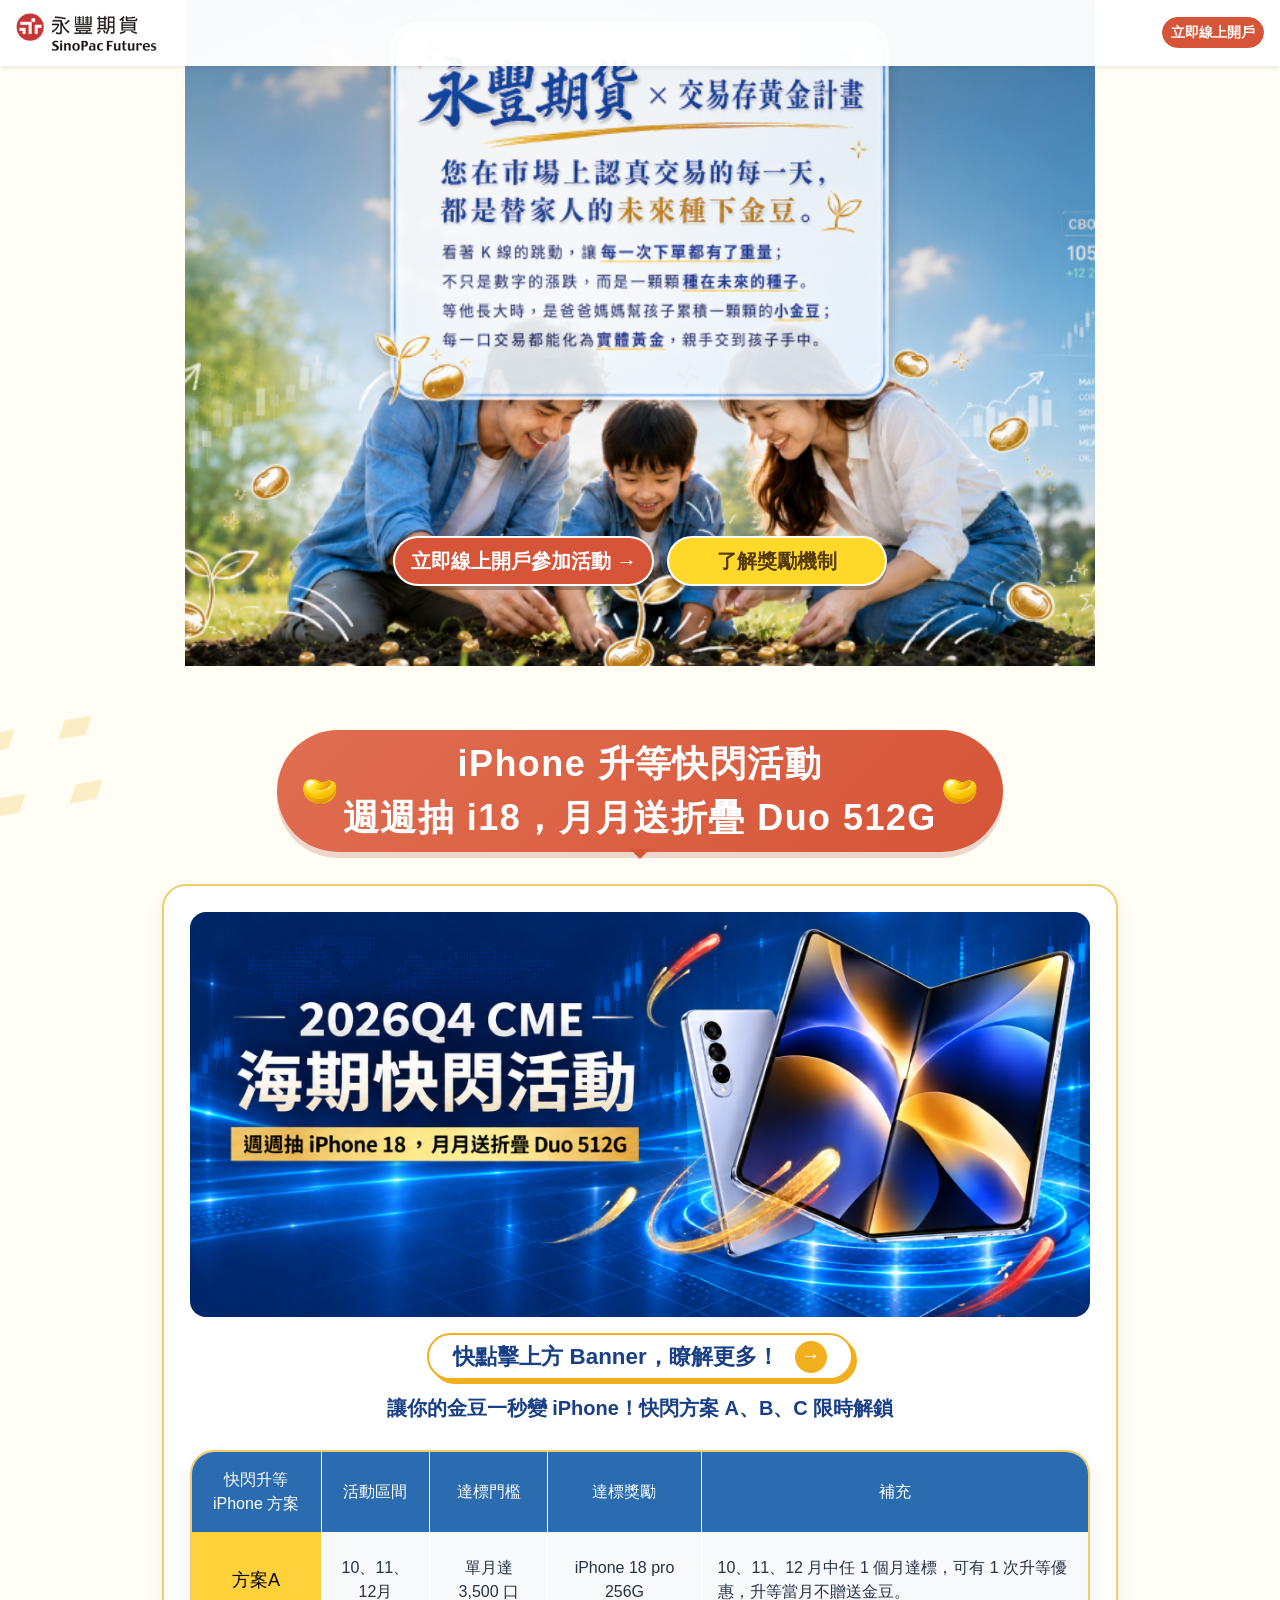
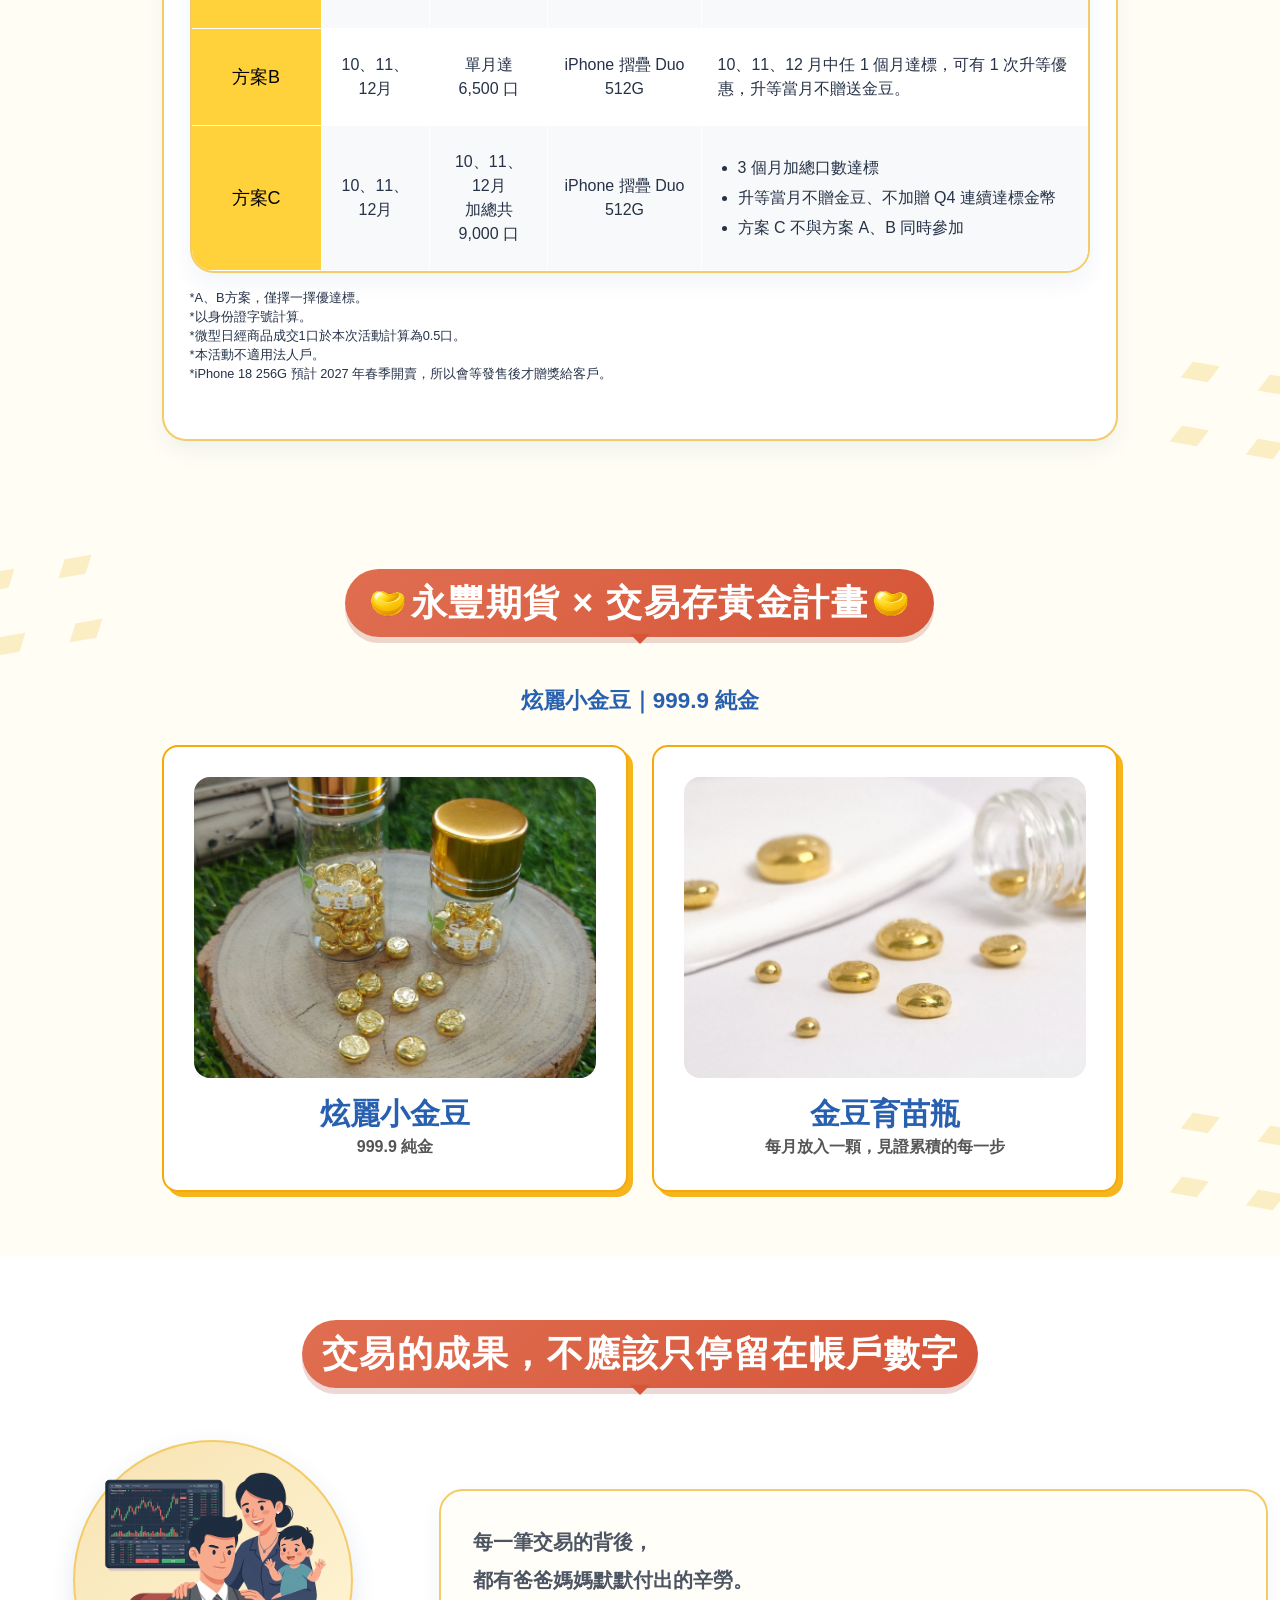
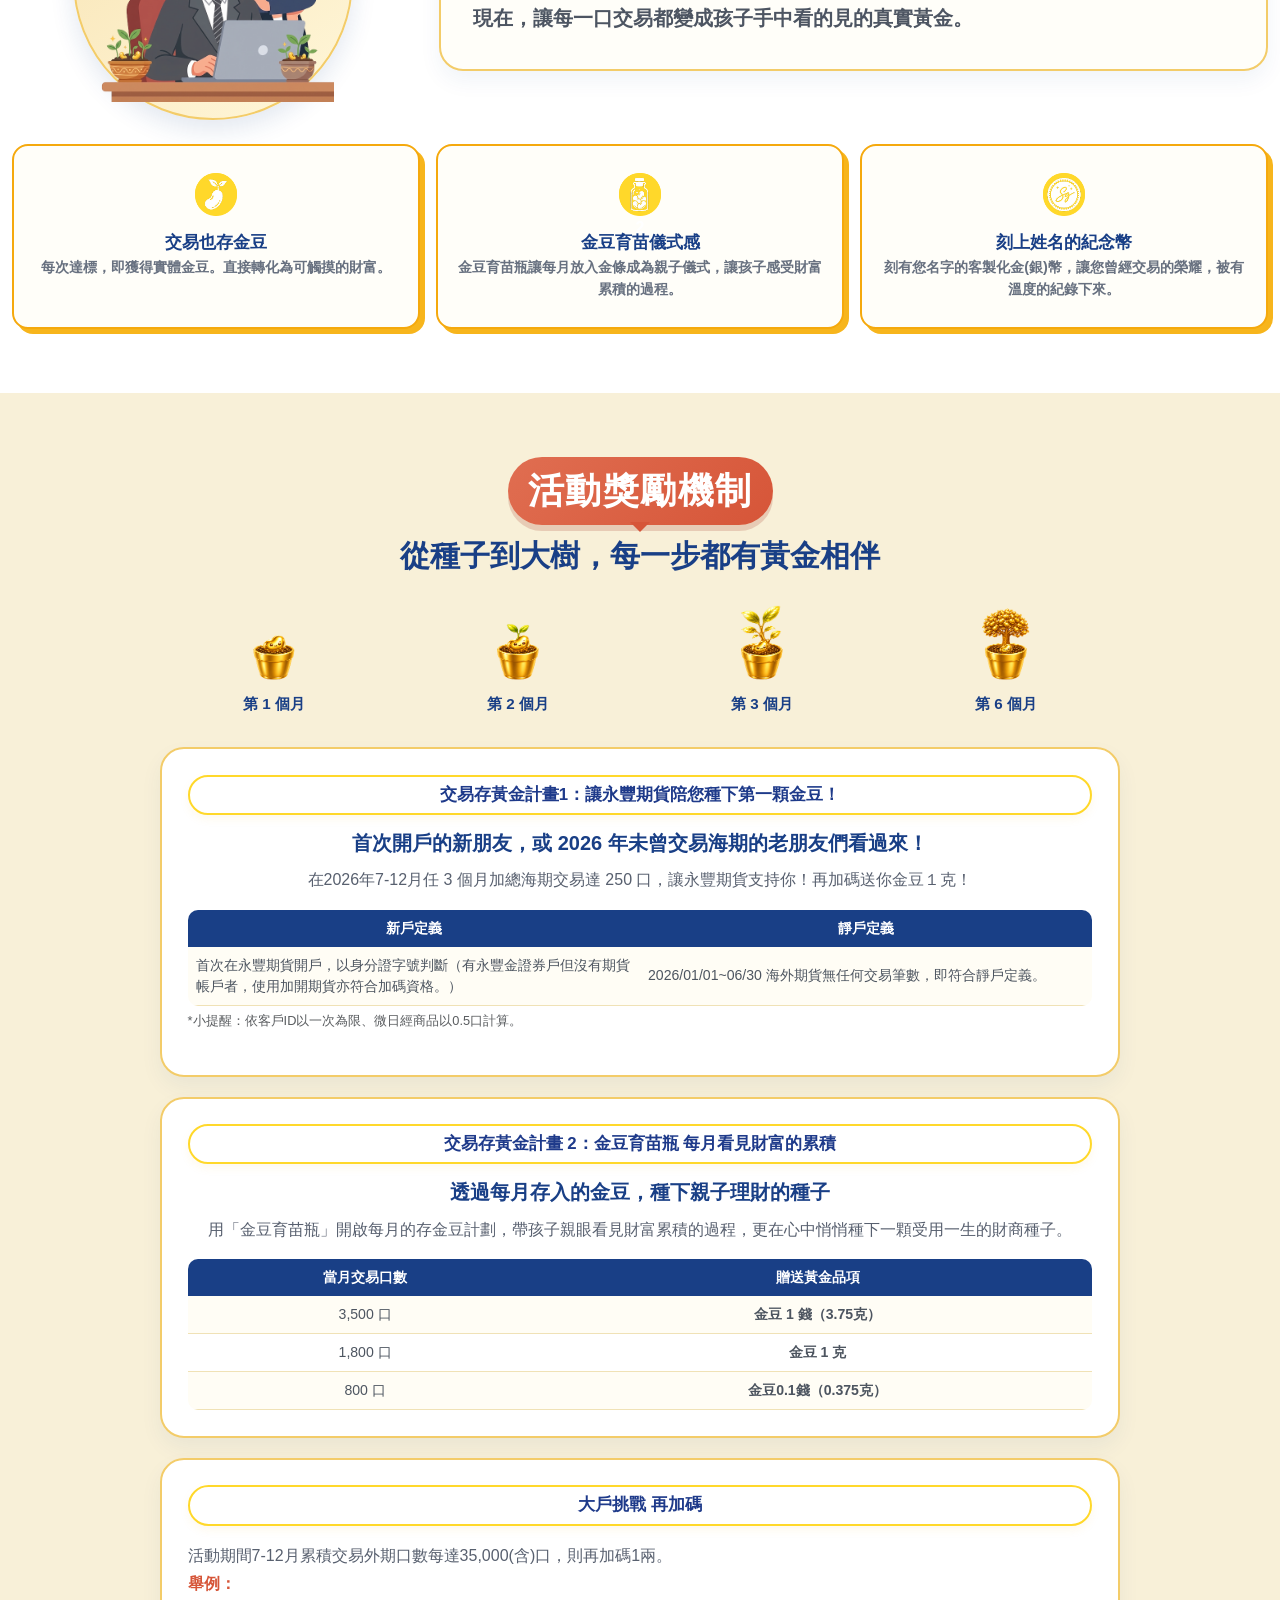
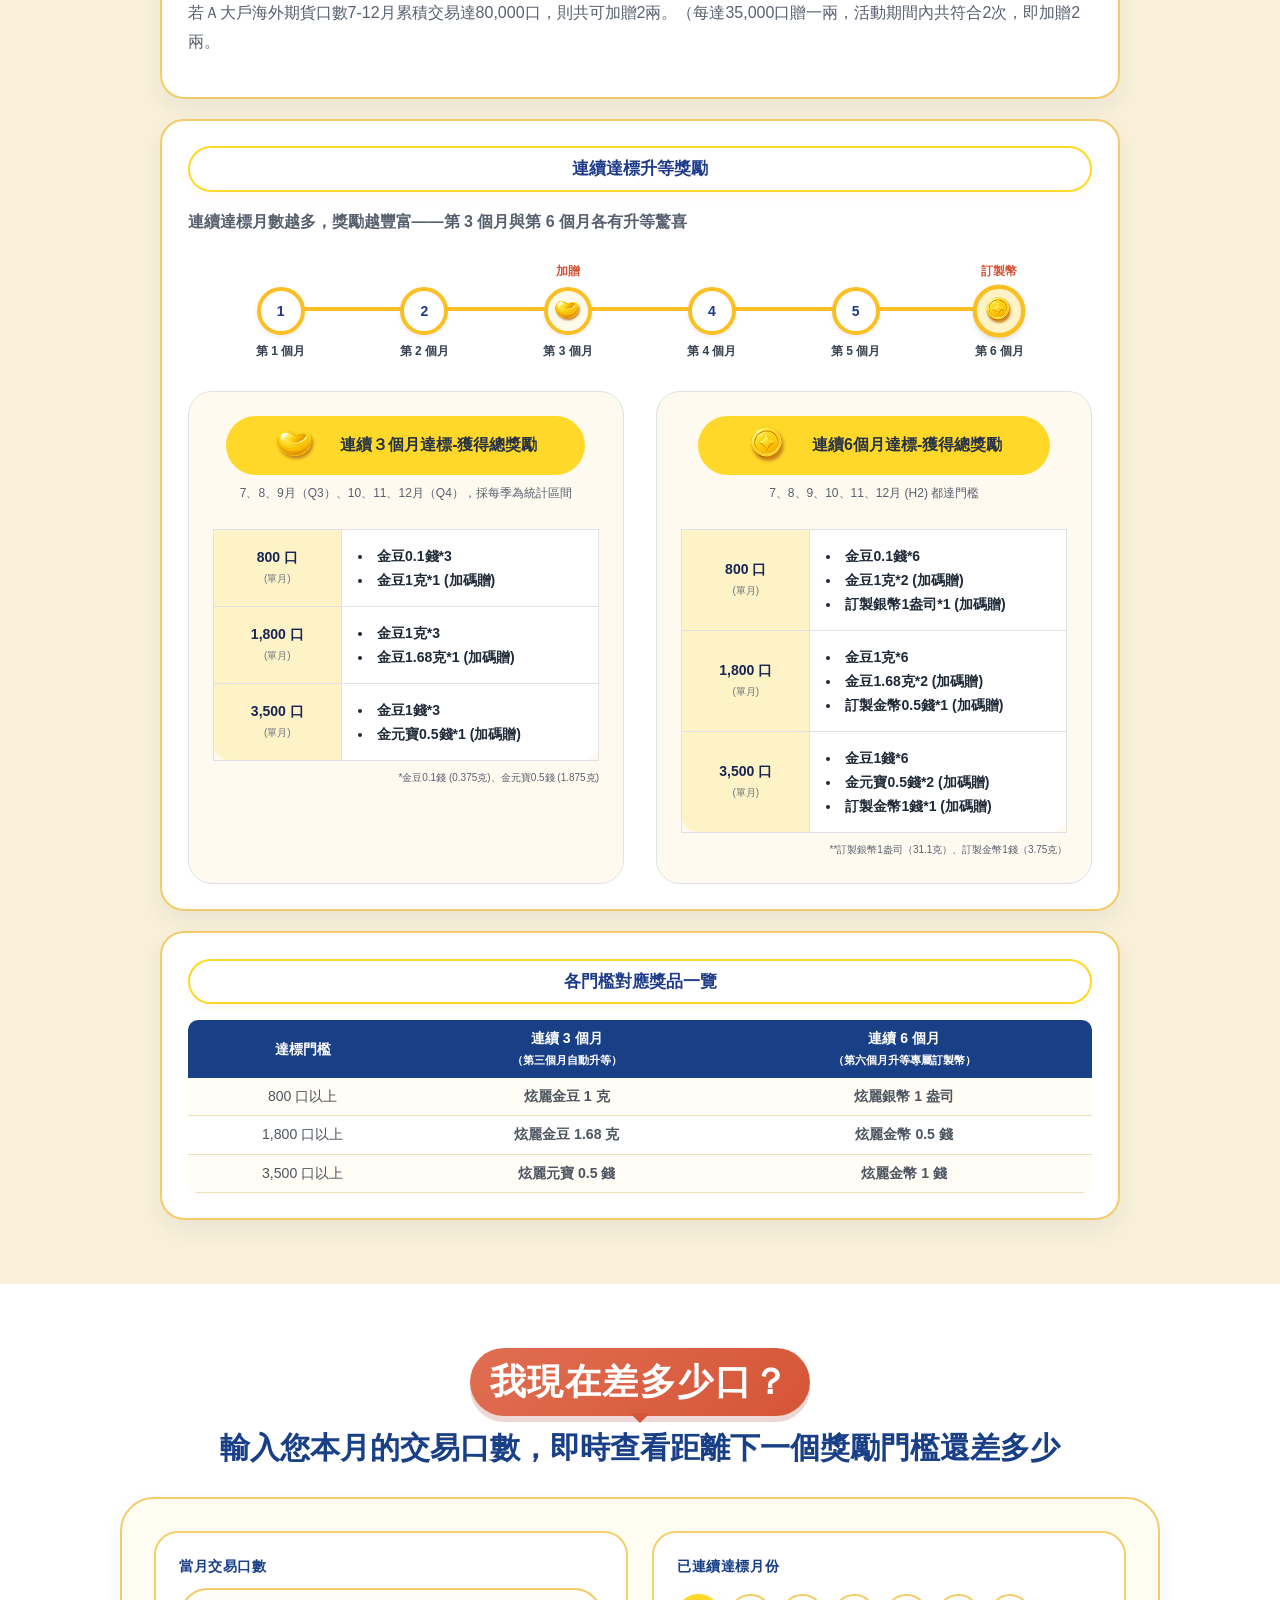
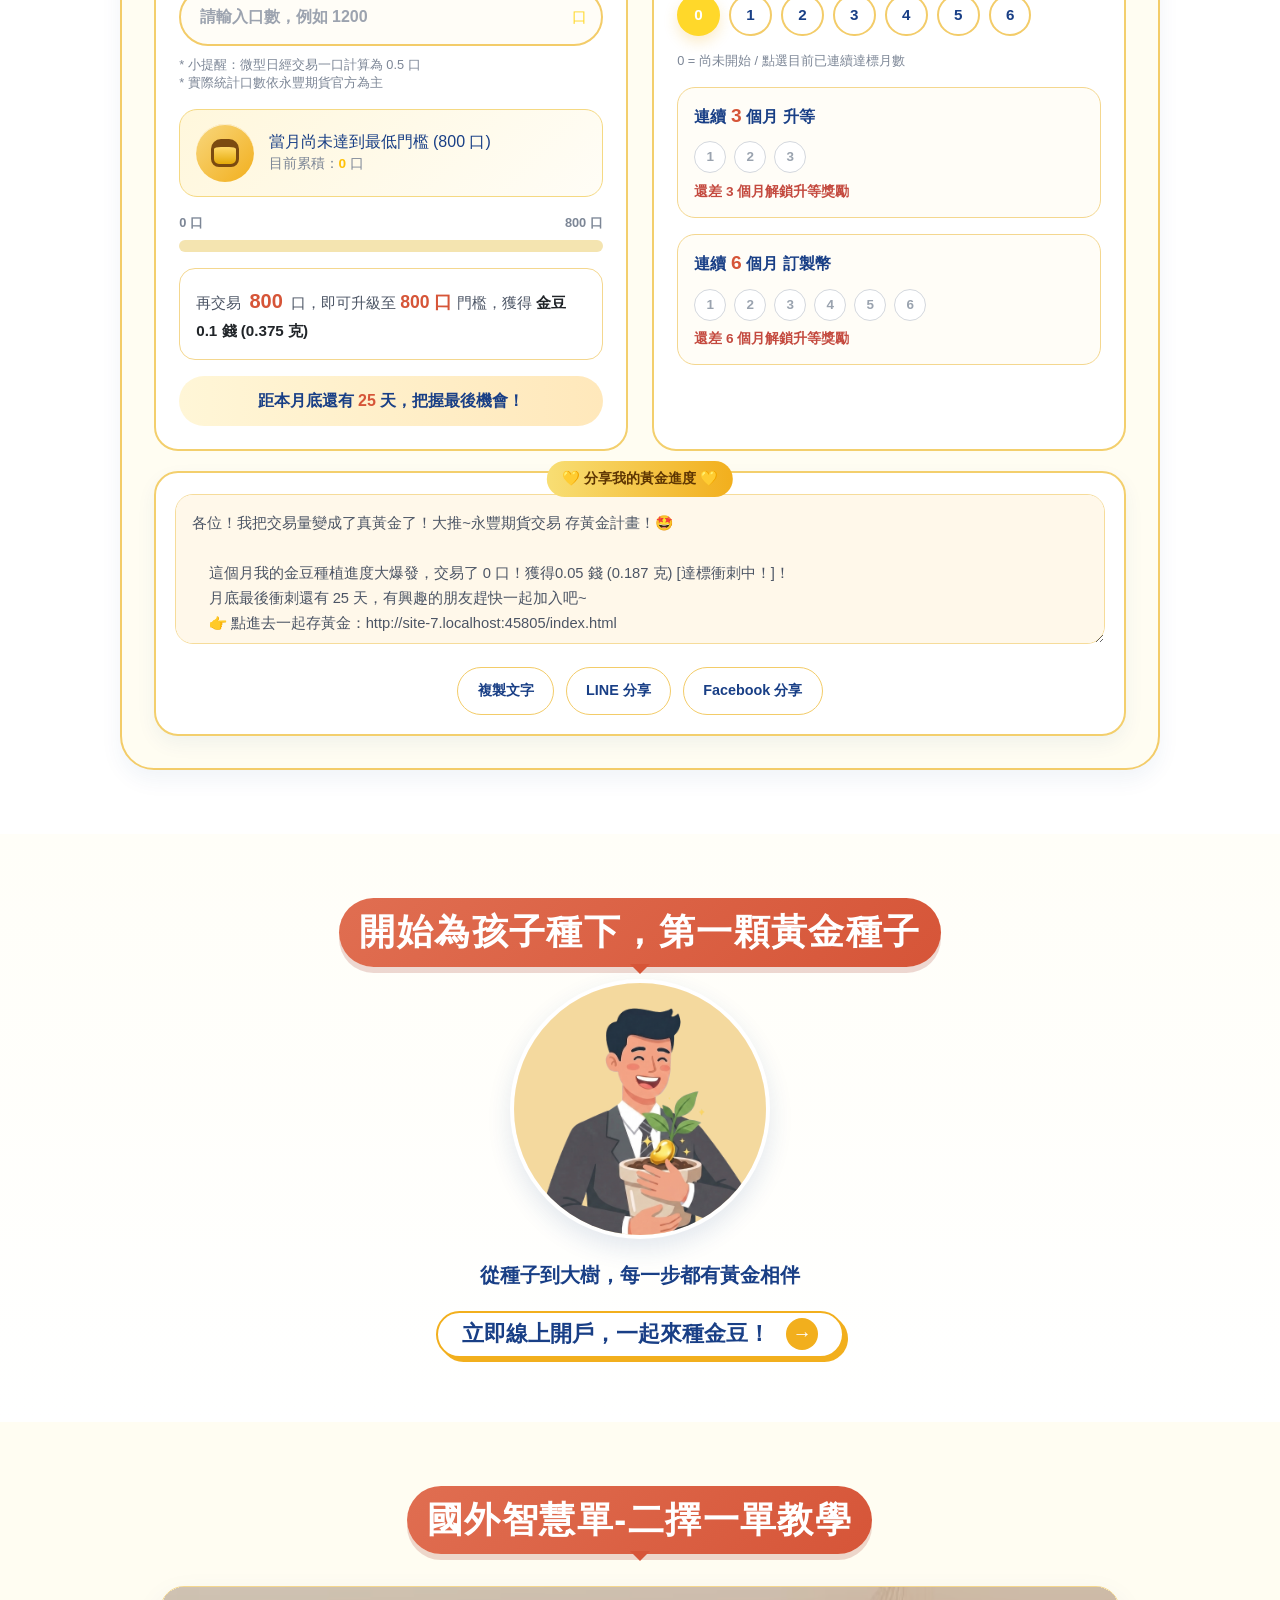
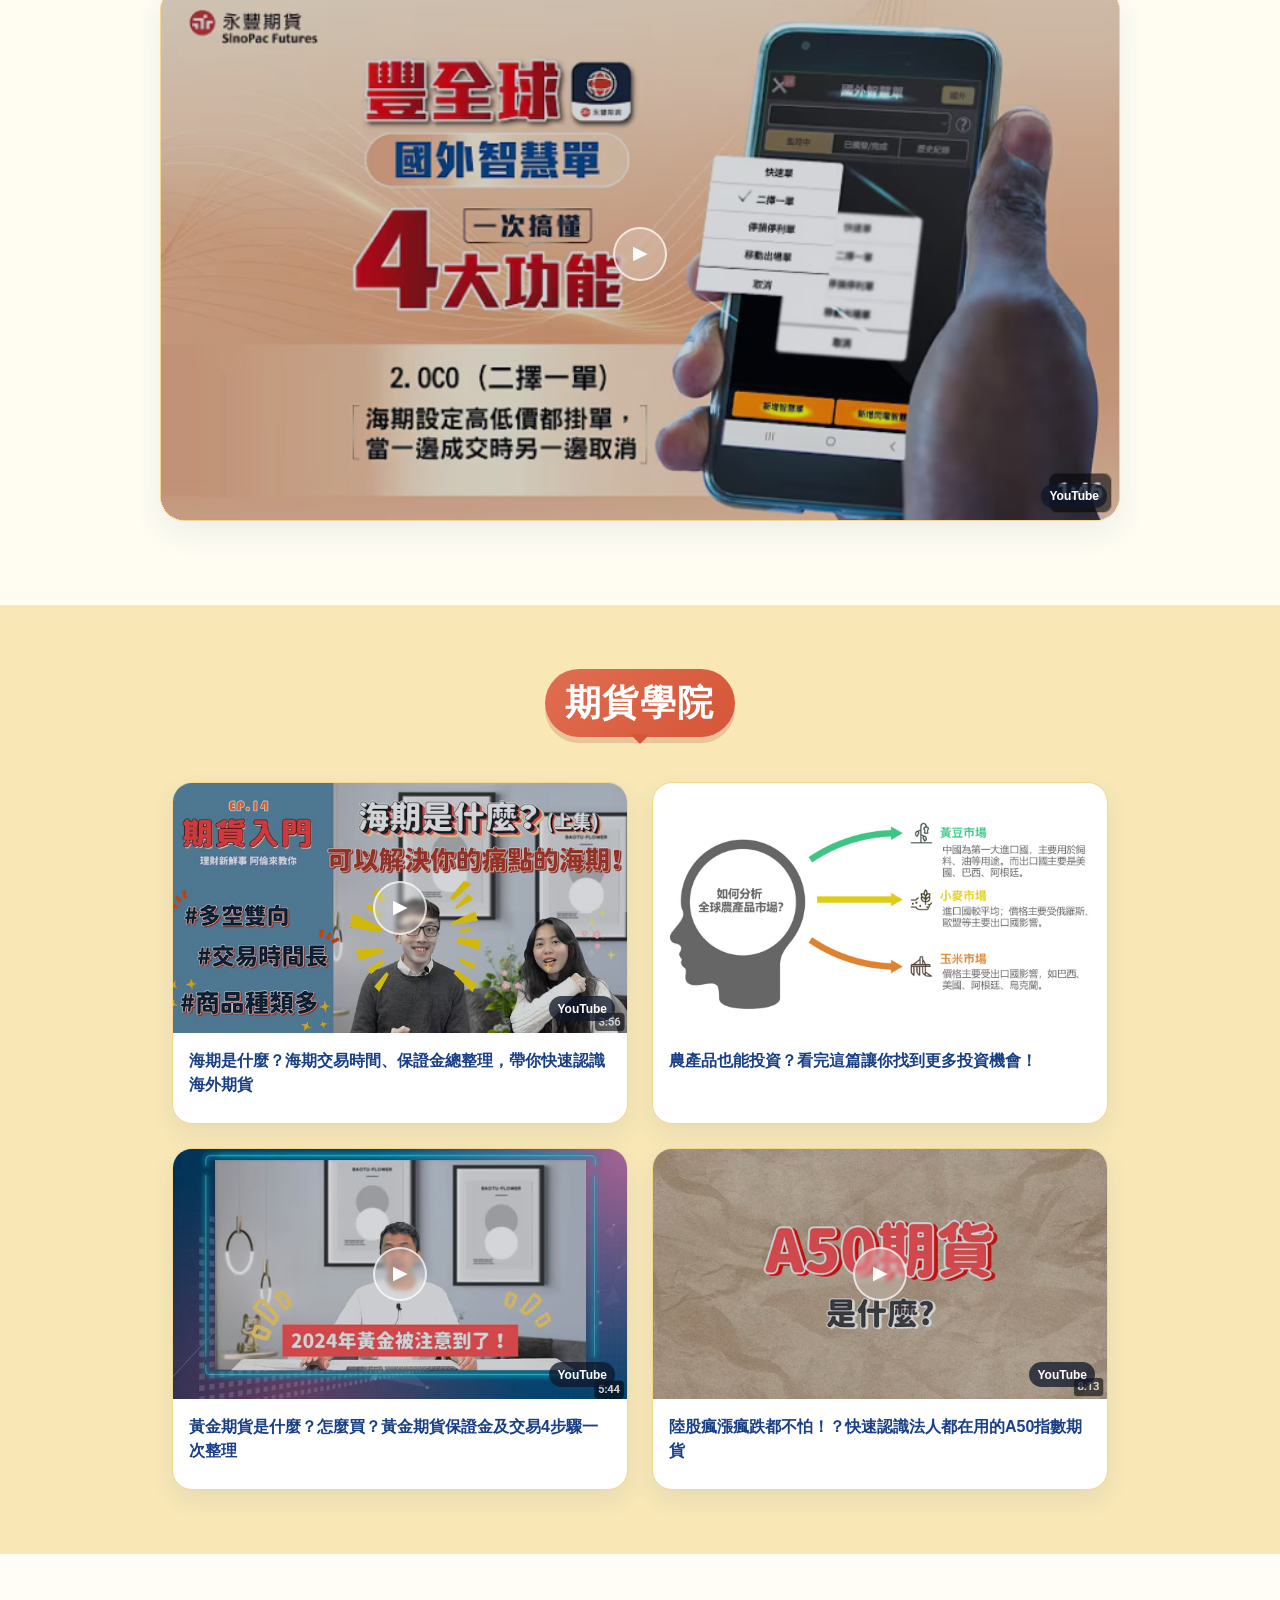
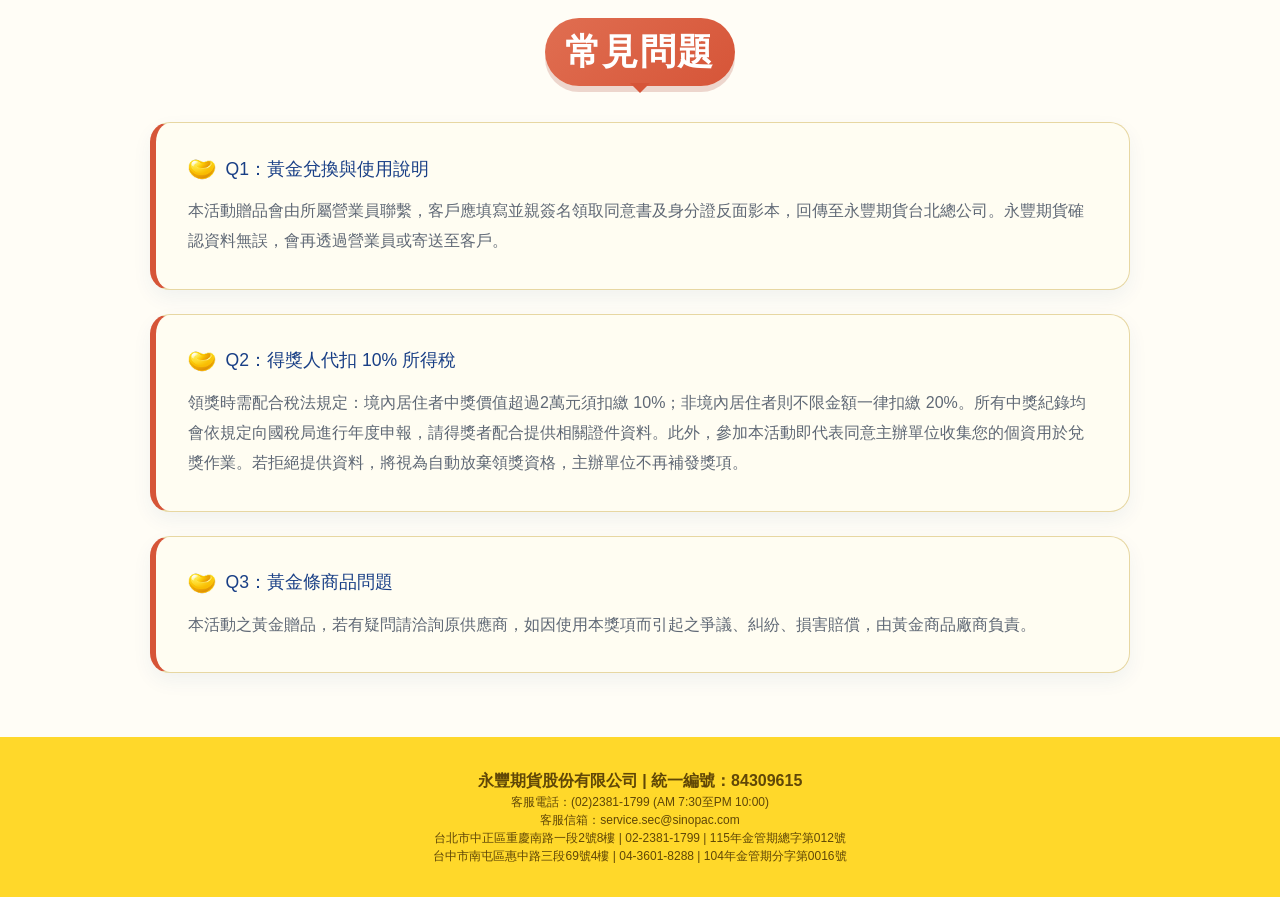
==== commit 29f7ba8a: "證券一起改版" ====
--- a/index.html
+++ b/index.html
@@ -337,7 +337,7 @@
                 </thead>
                 <tbody>
                   <tr>
-                    <td>3500 口</td>
+                    <td>3,500 口</td>
                     <td class="coin">金豆 1 錢（3.75克）</td>
                   </tr>
                   <tr>
@@ -889,12 +889,12 @@
     <footer>
       <div class="container">
         <strong>
-          永豐期貨股份有限公司 | 統一編號：84309615 
+          永豐期貨股份有限公司 | 統一編號：84309615
         </strong>
         <p>
-          客服電話：(02)2381-1799 (AM 7:30至PM 10:00) <br>
-          客服信箱：service.sec@sinopac.com <br>
-          台北市中正區重慶南路一段2號8樓 | 02-2381-1799 | 114年金管期總字第010號 <br>
+          客服電話：(02)2381-1799 (AM 7:30至PM 10:00)<br>
+          客服信箱：service.sec@sinopac.com<br>
+          台北市中正區重慶南路一段2號8樓 | 02-2381-1799 | 115年金管期總字第012號<br>
           台中市南屯區惠中路三段69號4樓 | 04-3601-8288 | 104年金管期分字第0016號
         </p>
       </div>
